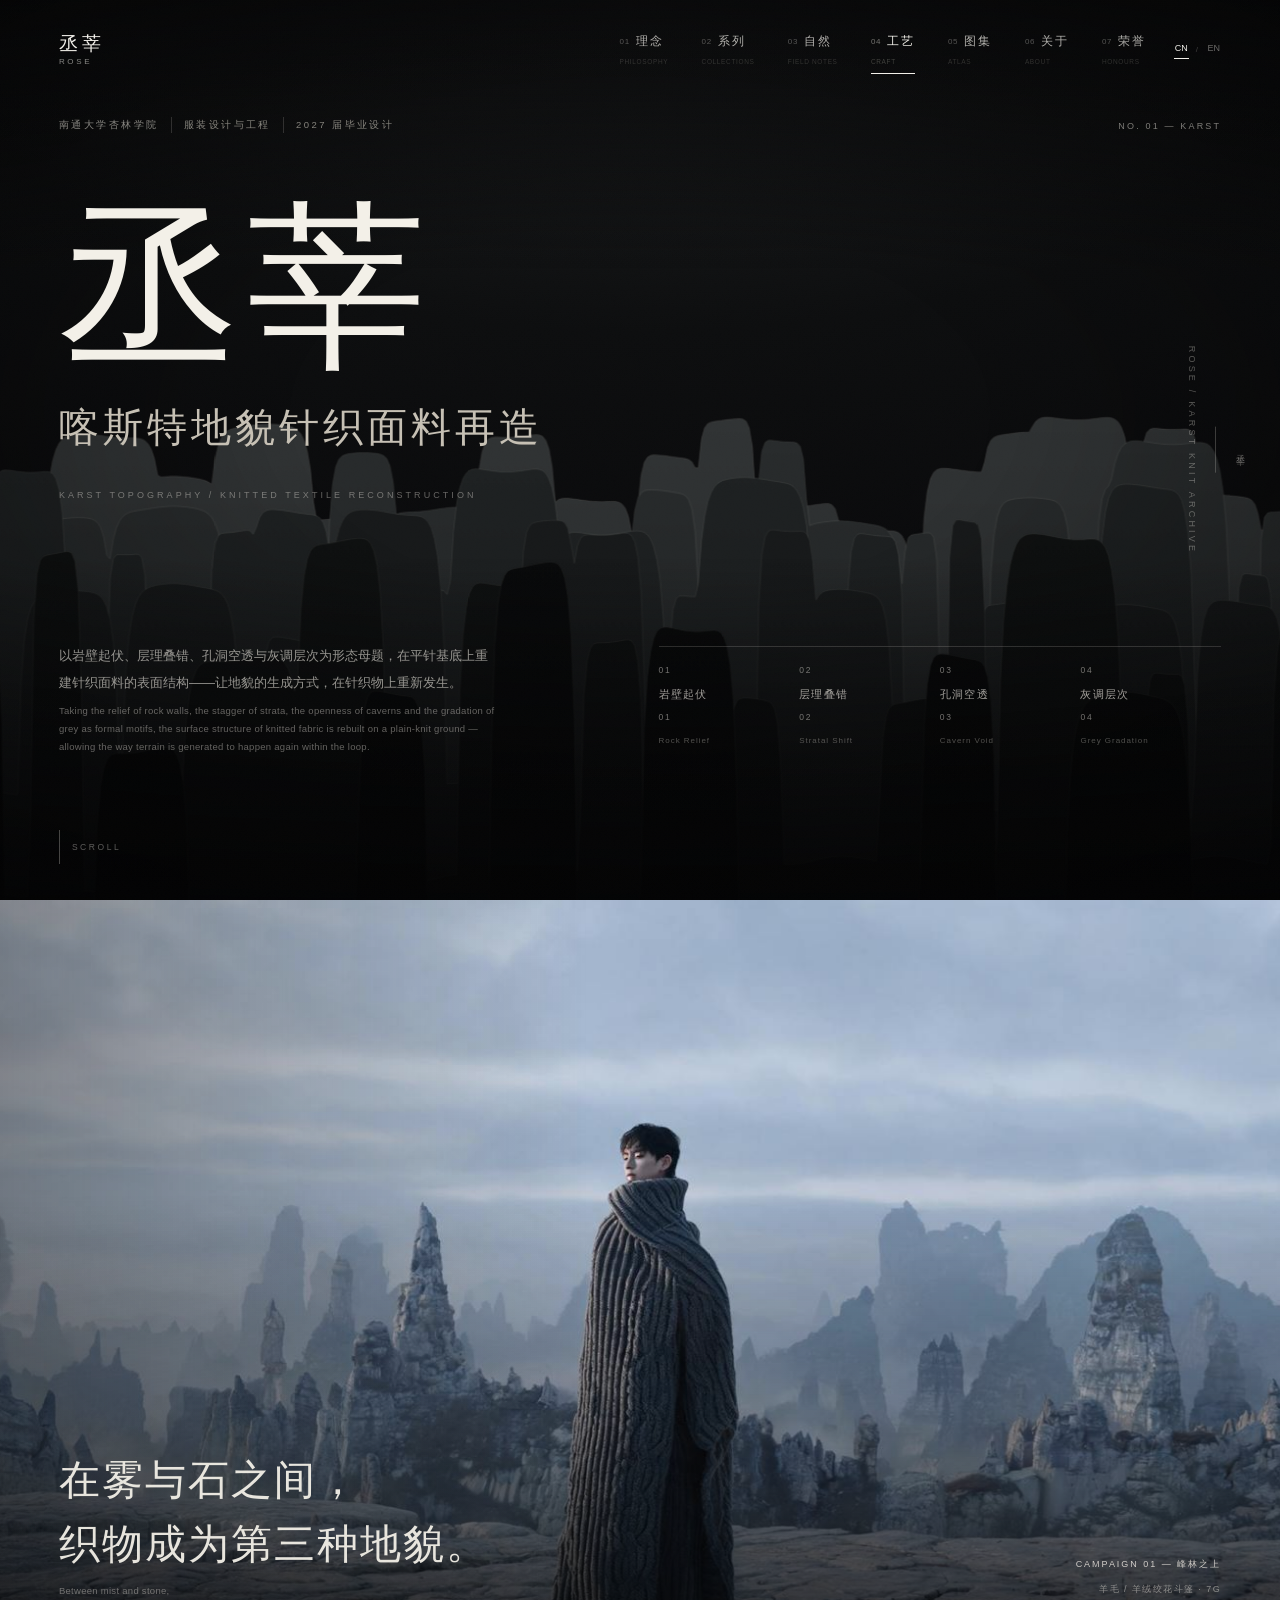
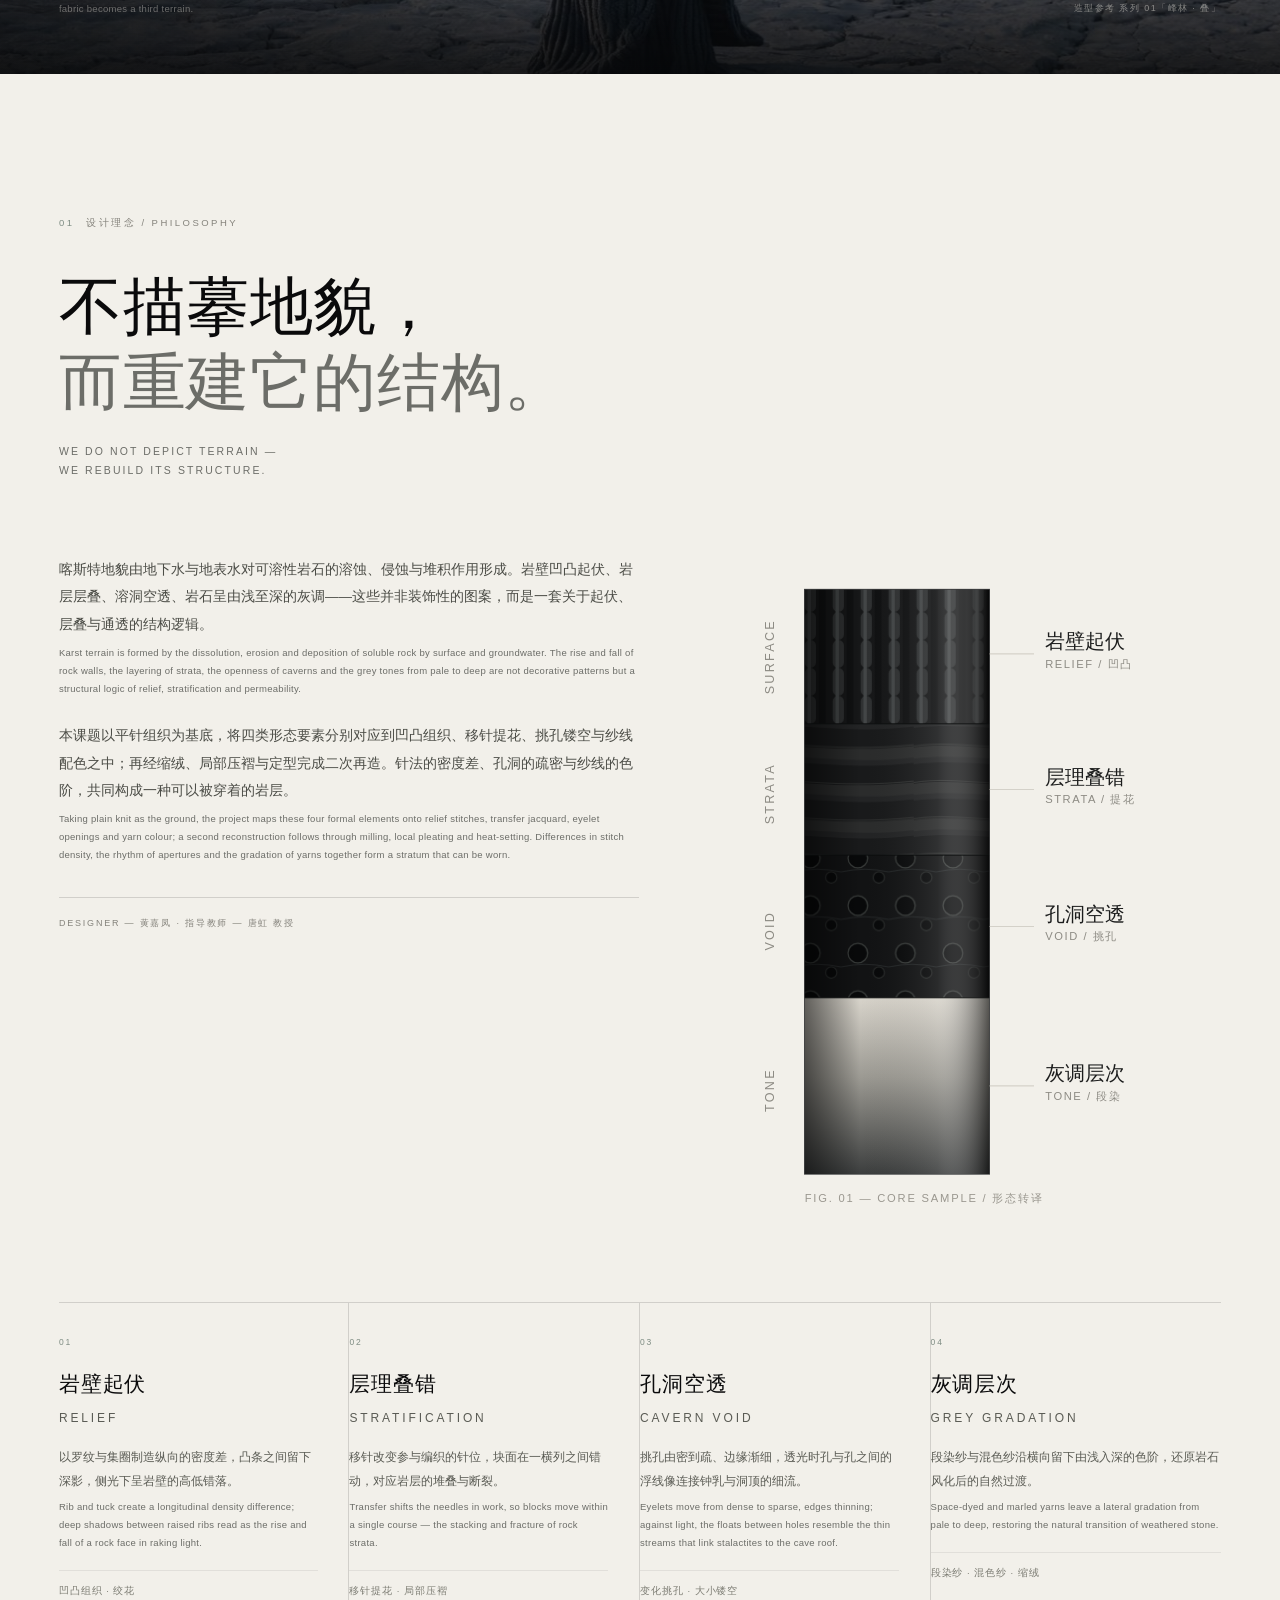
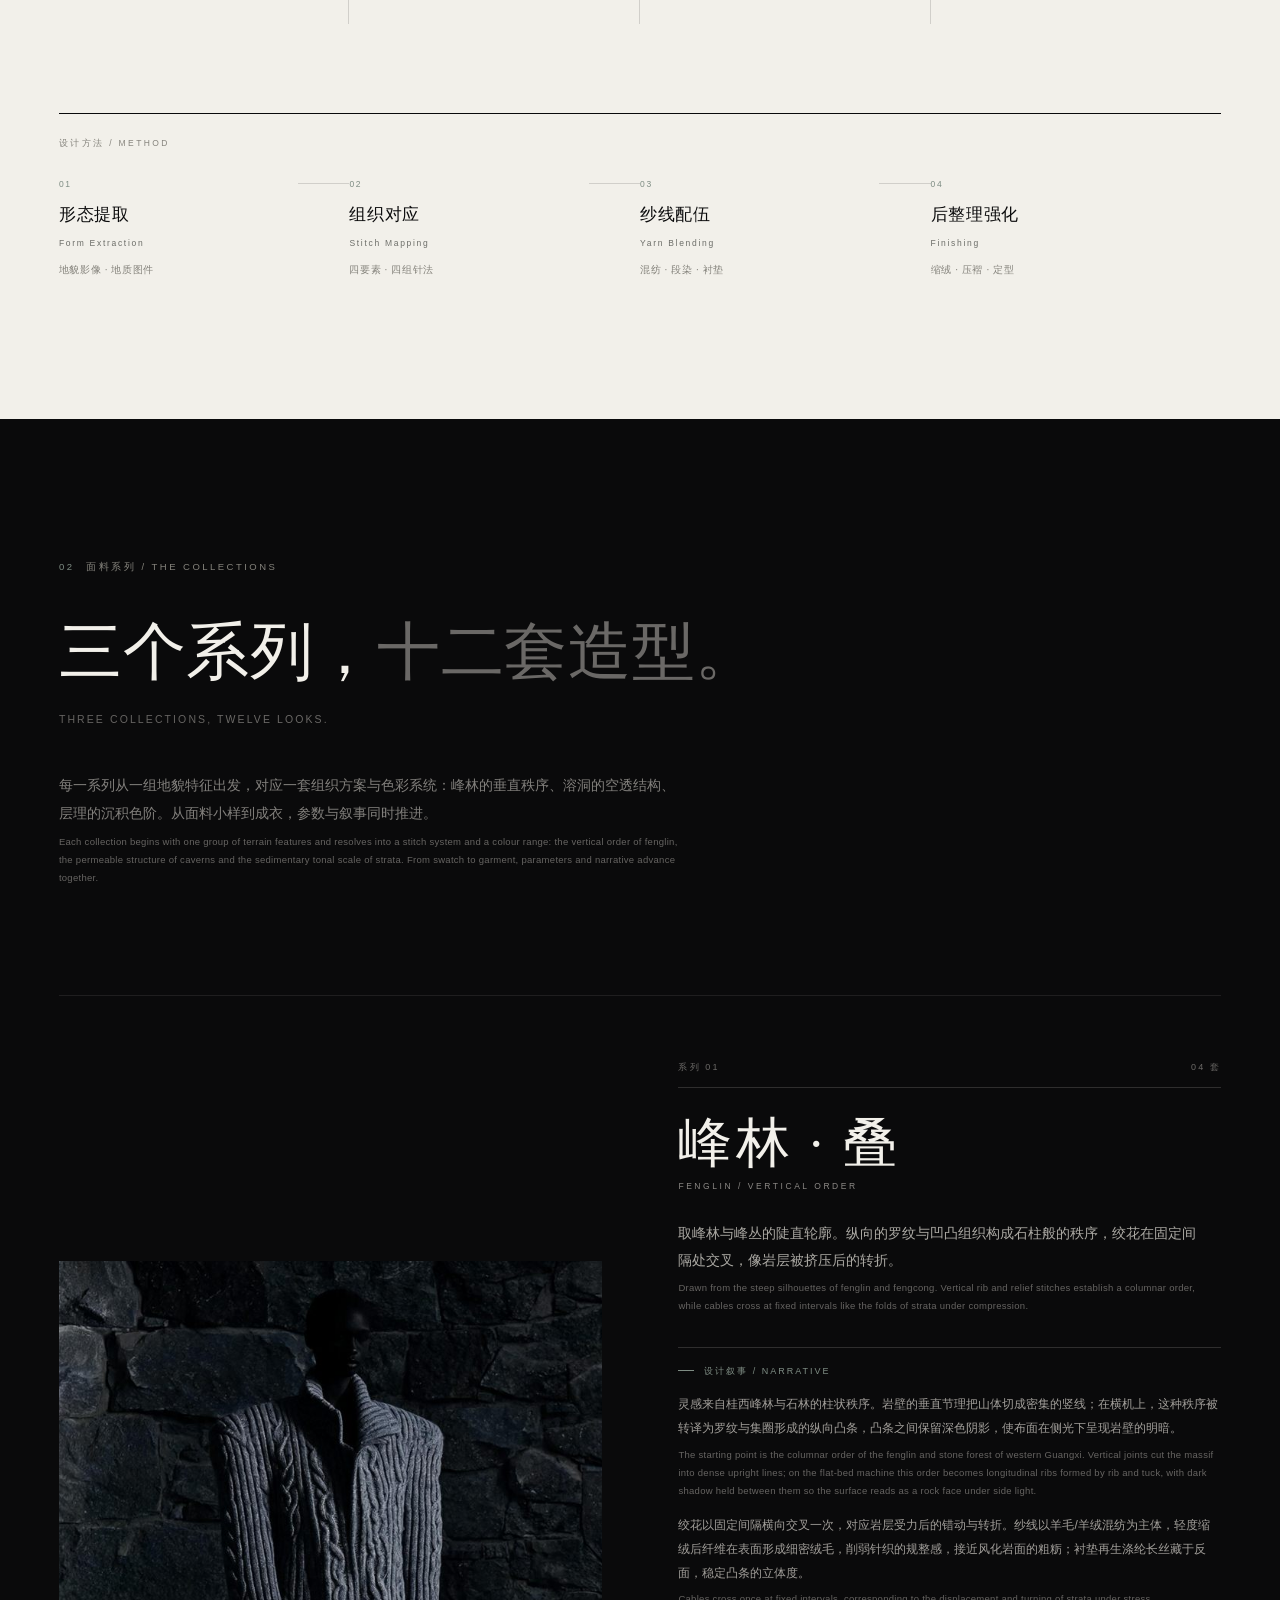
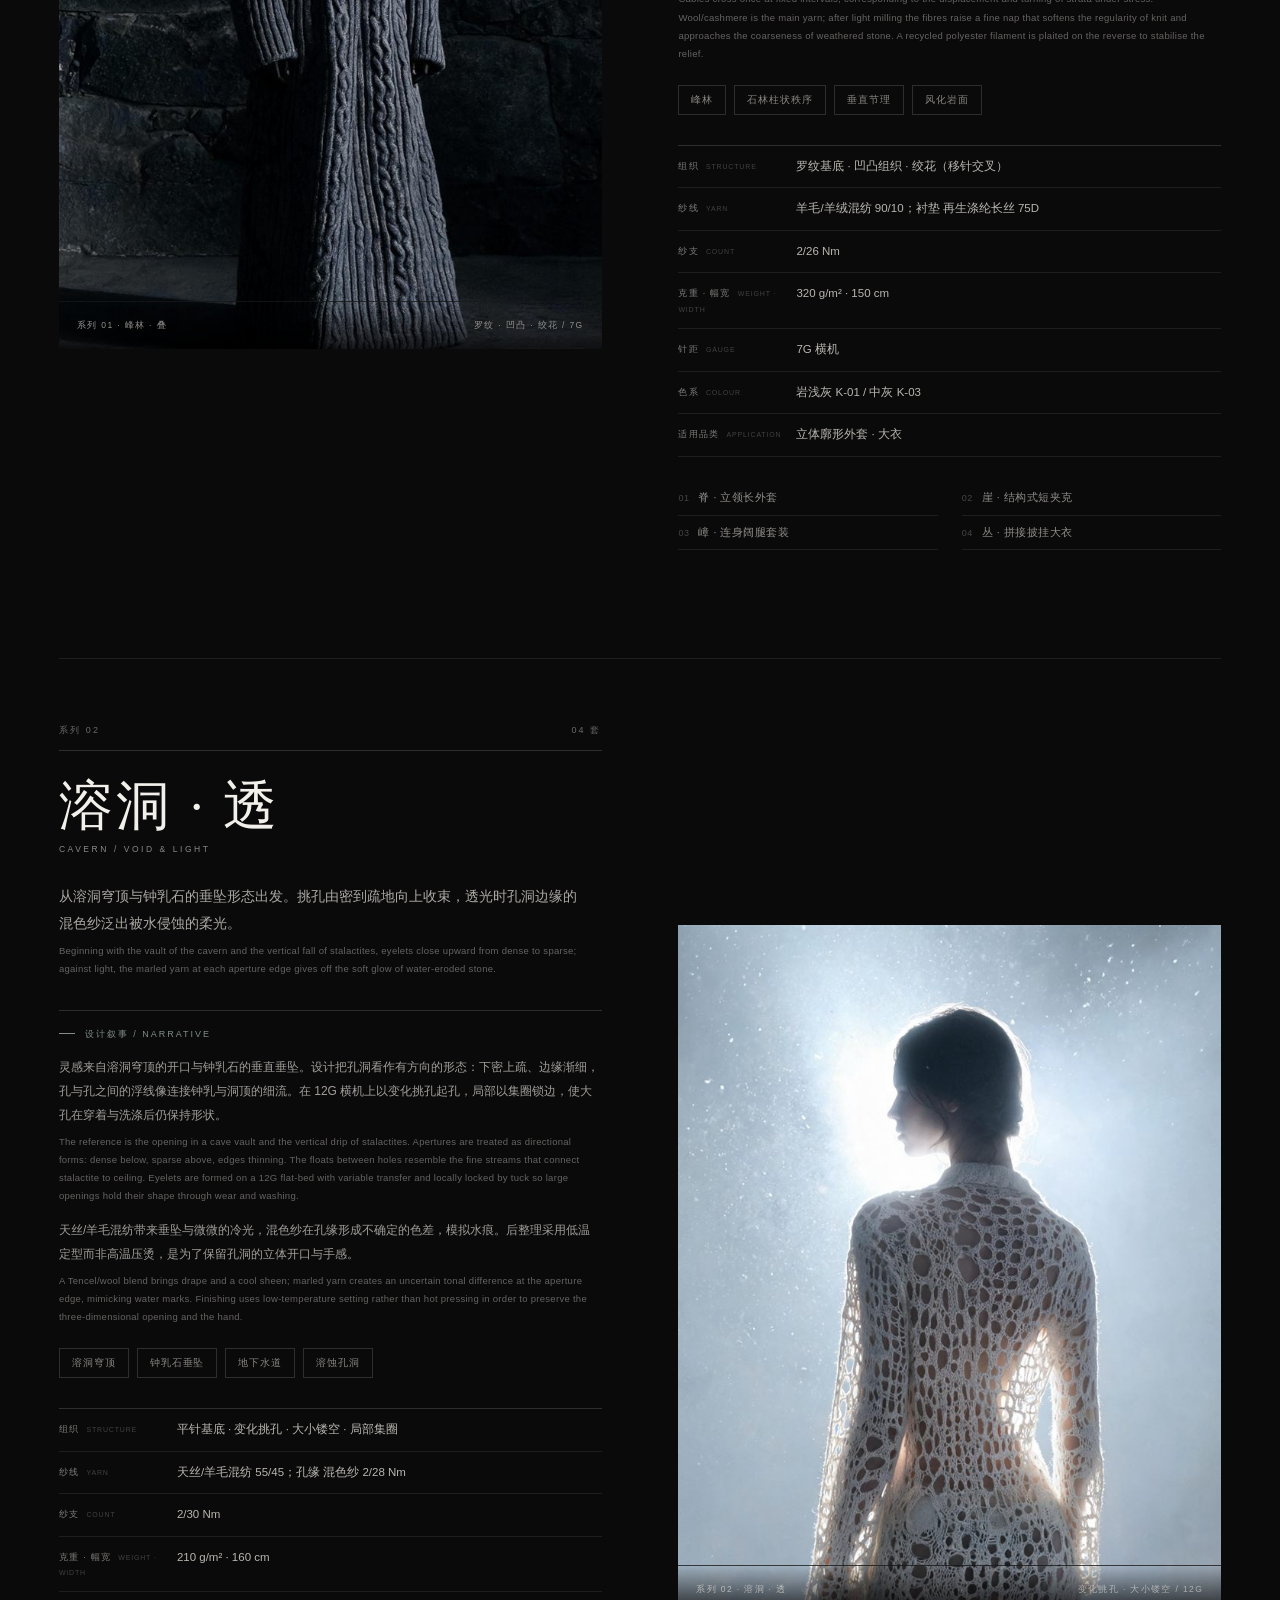
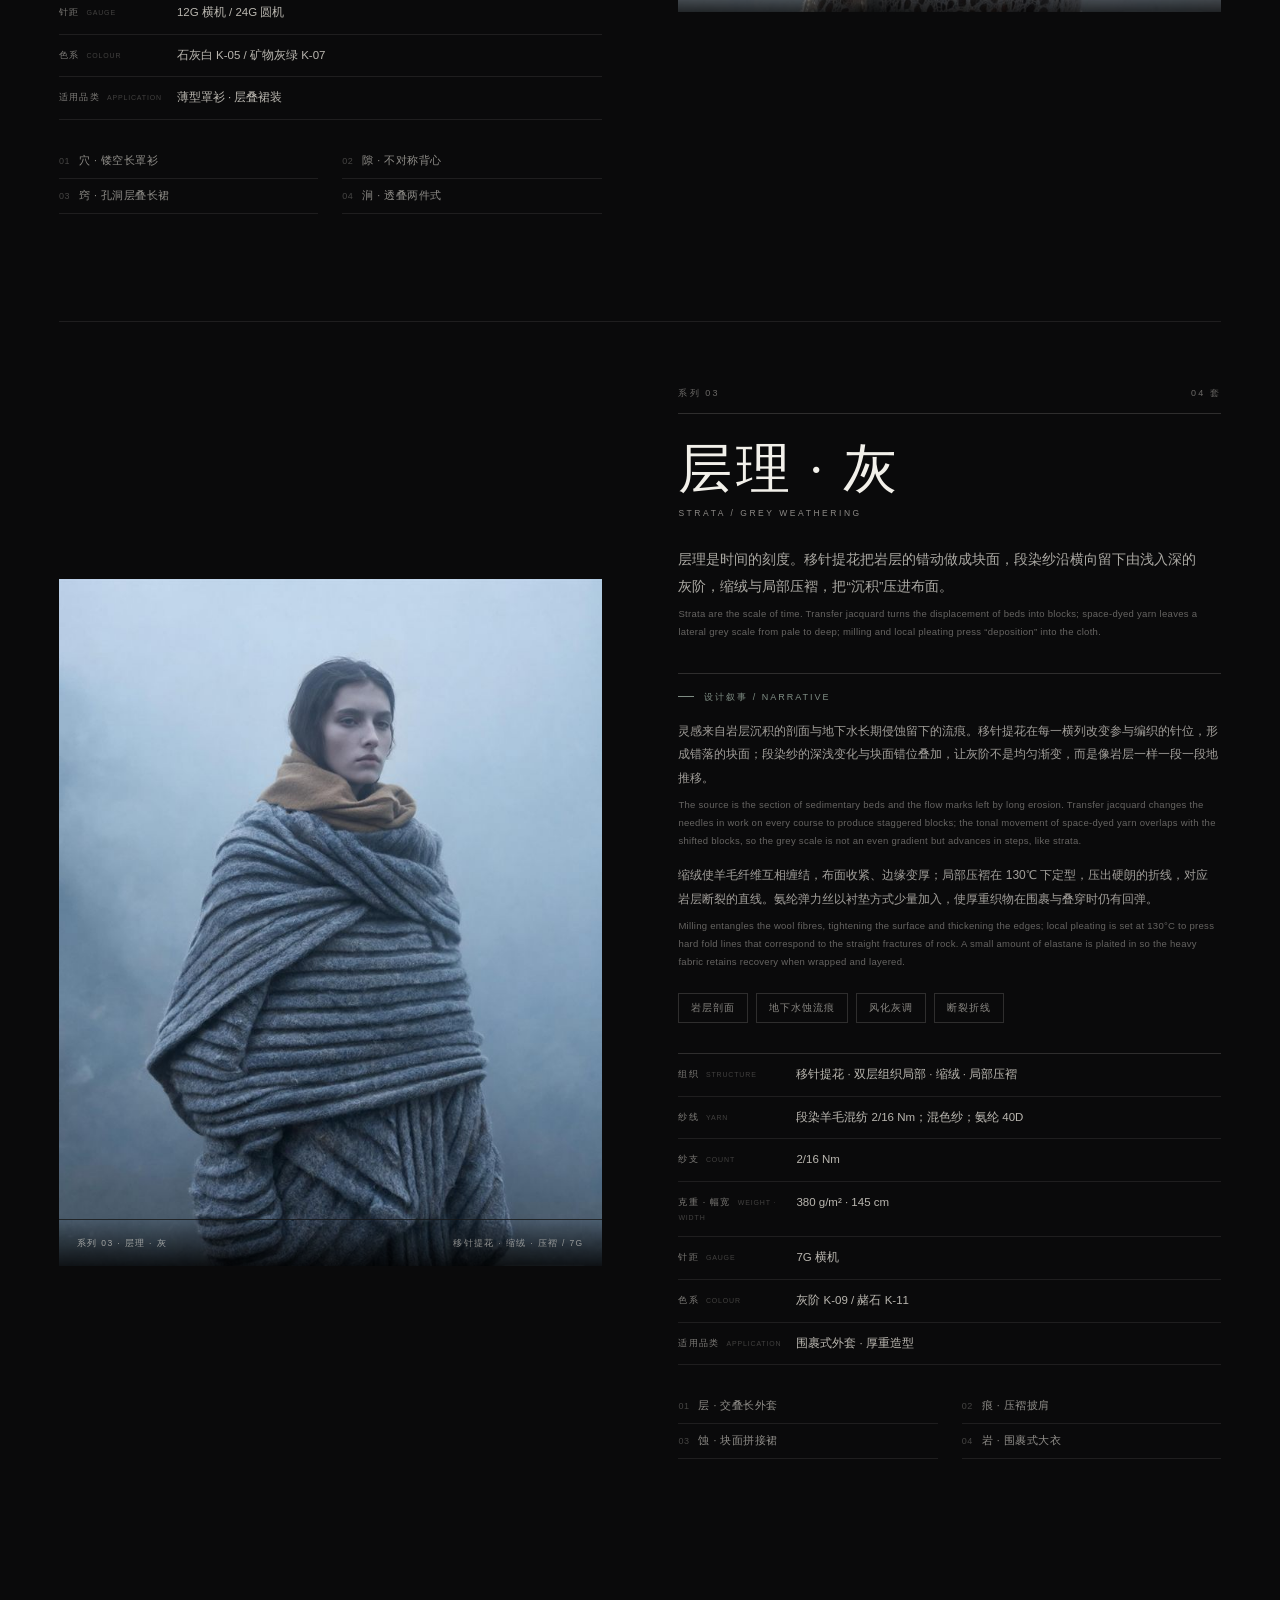
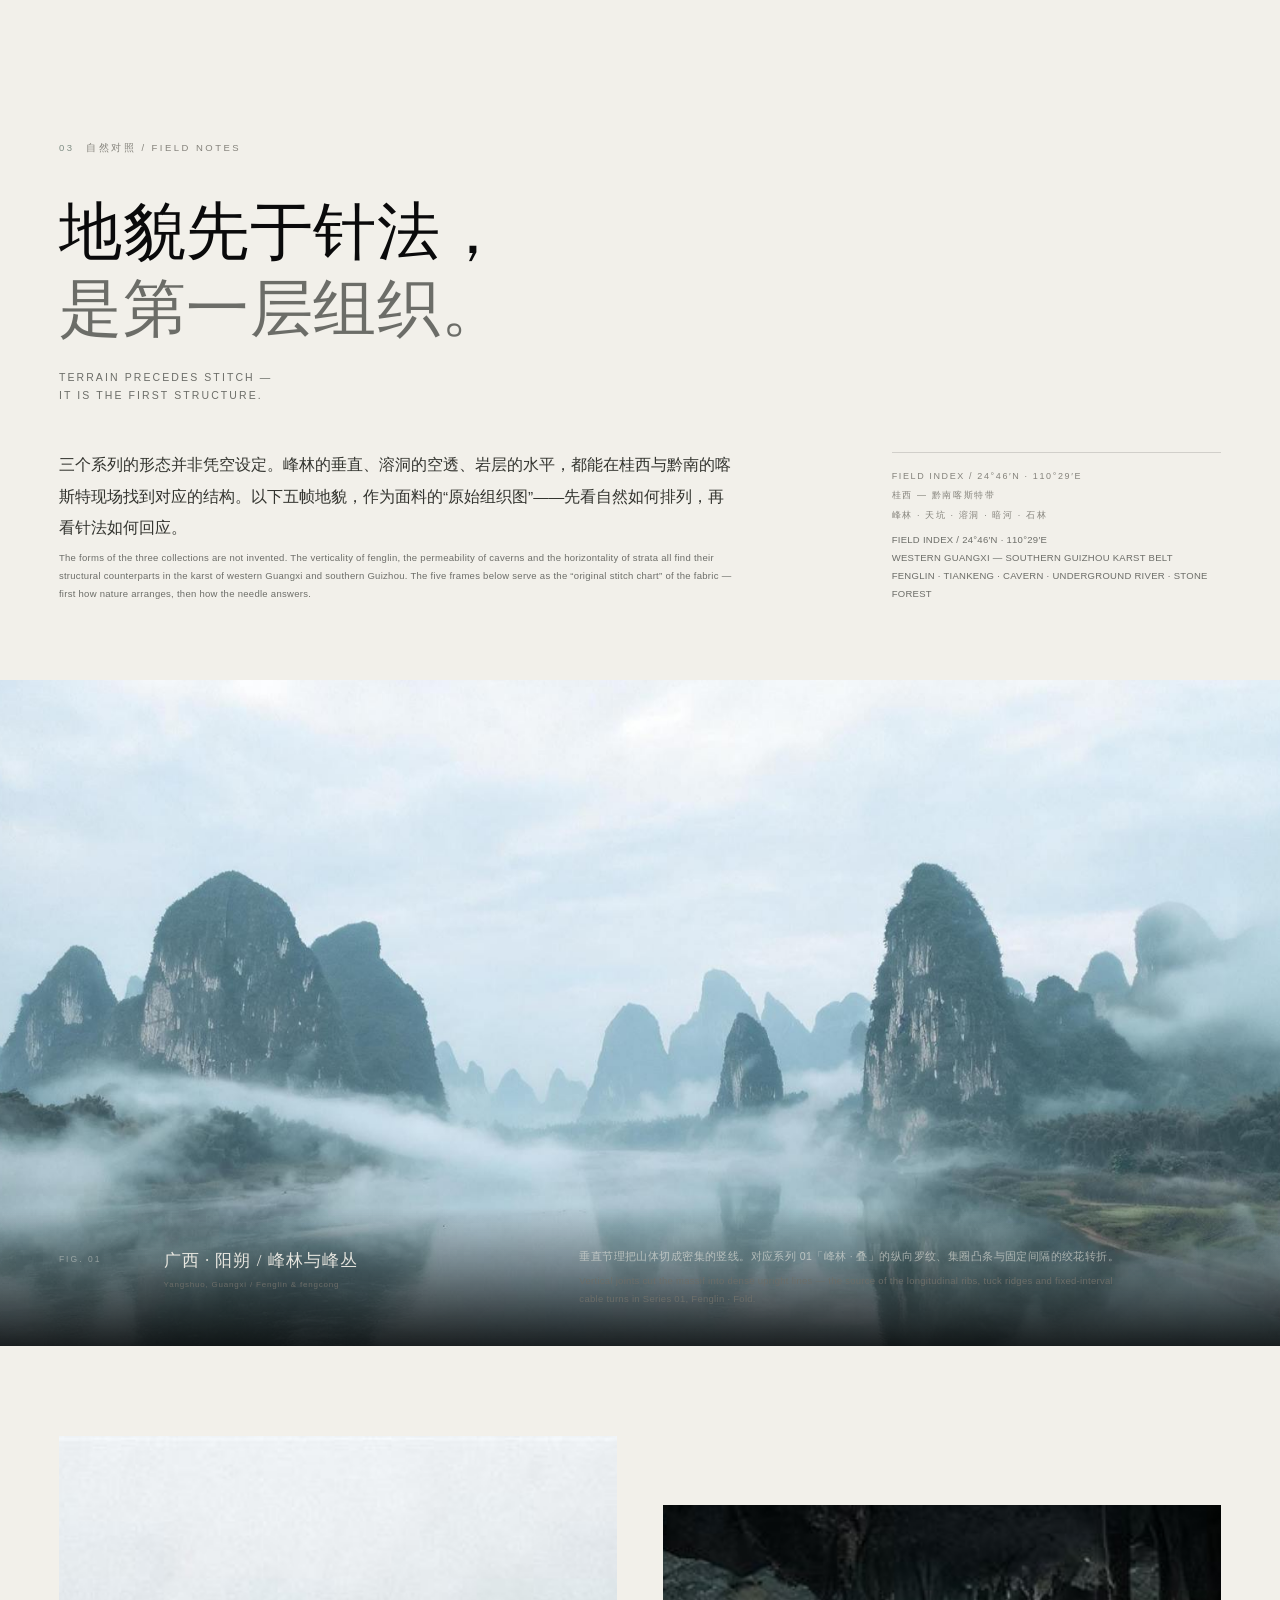
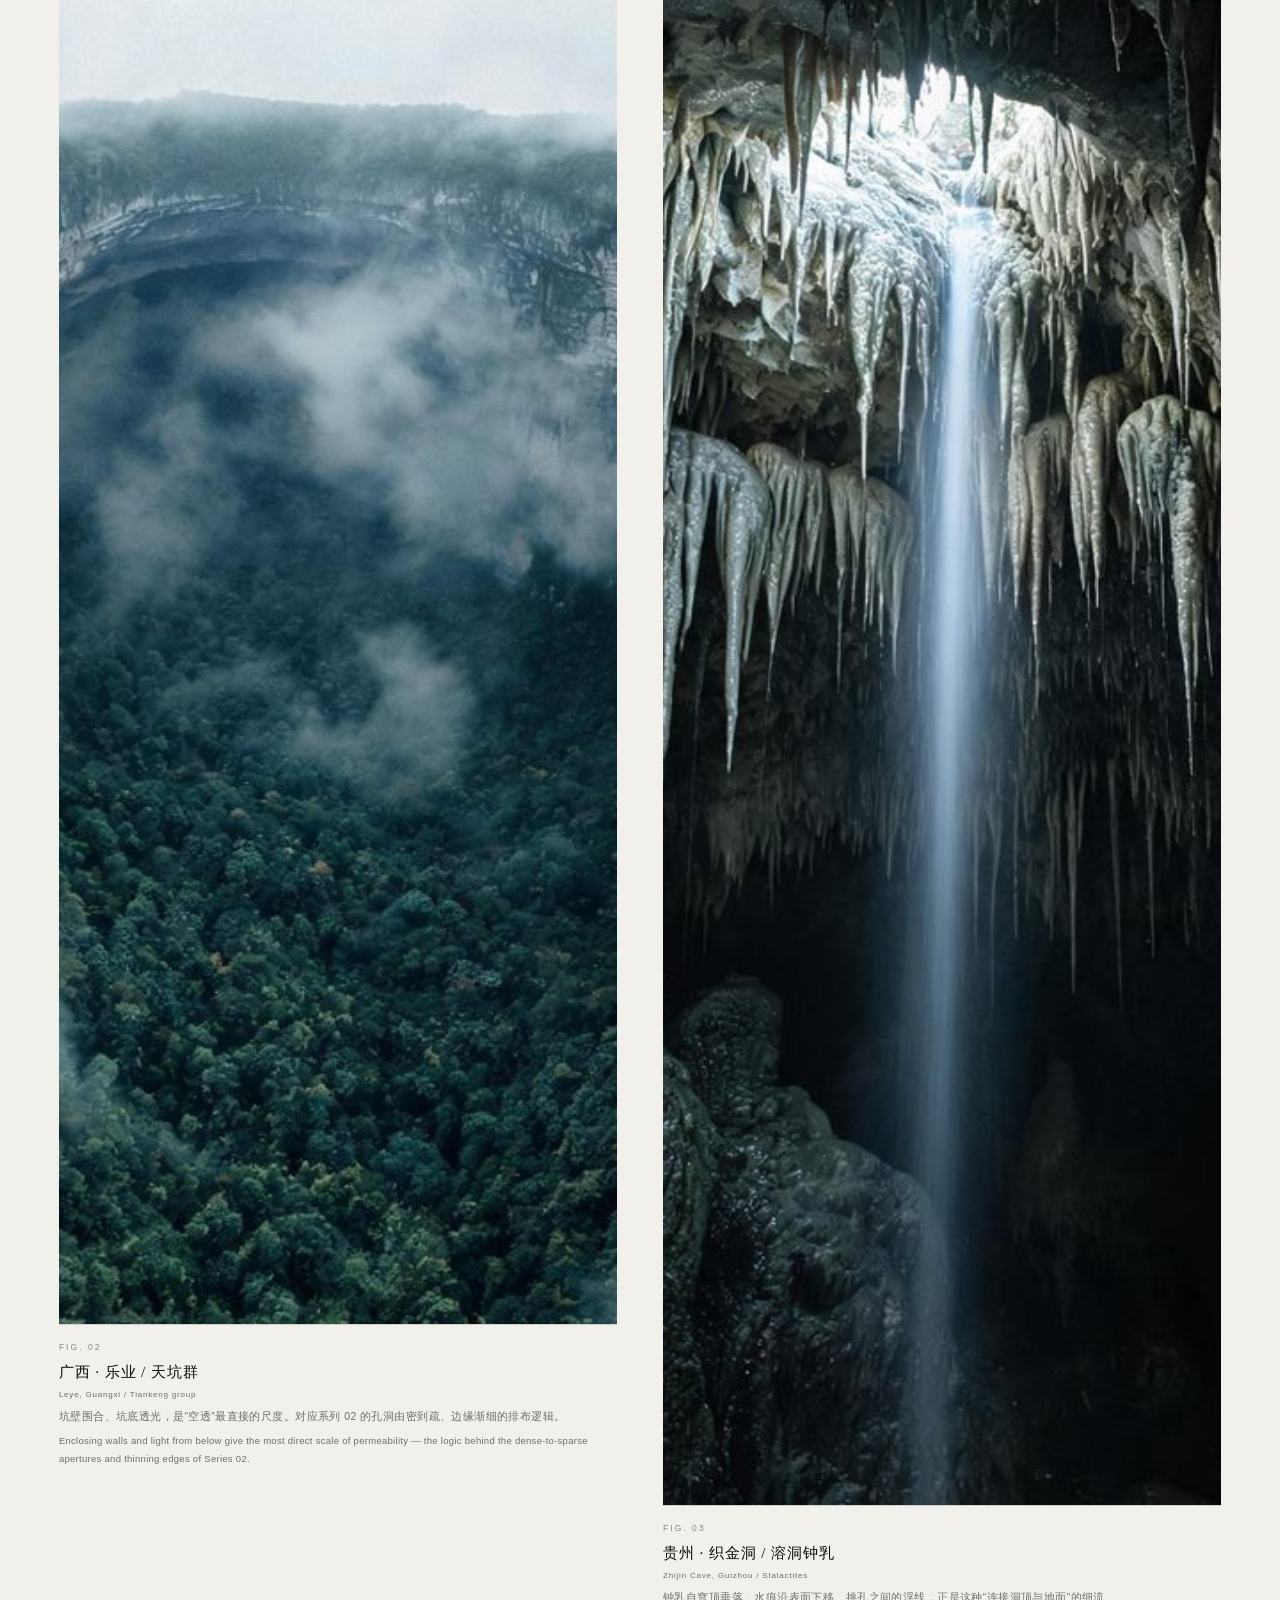
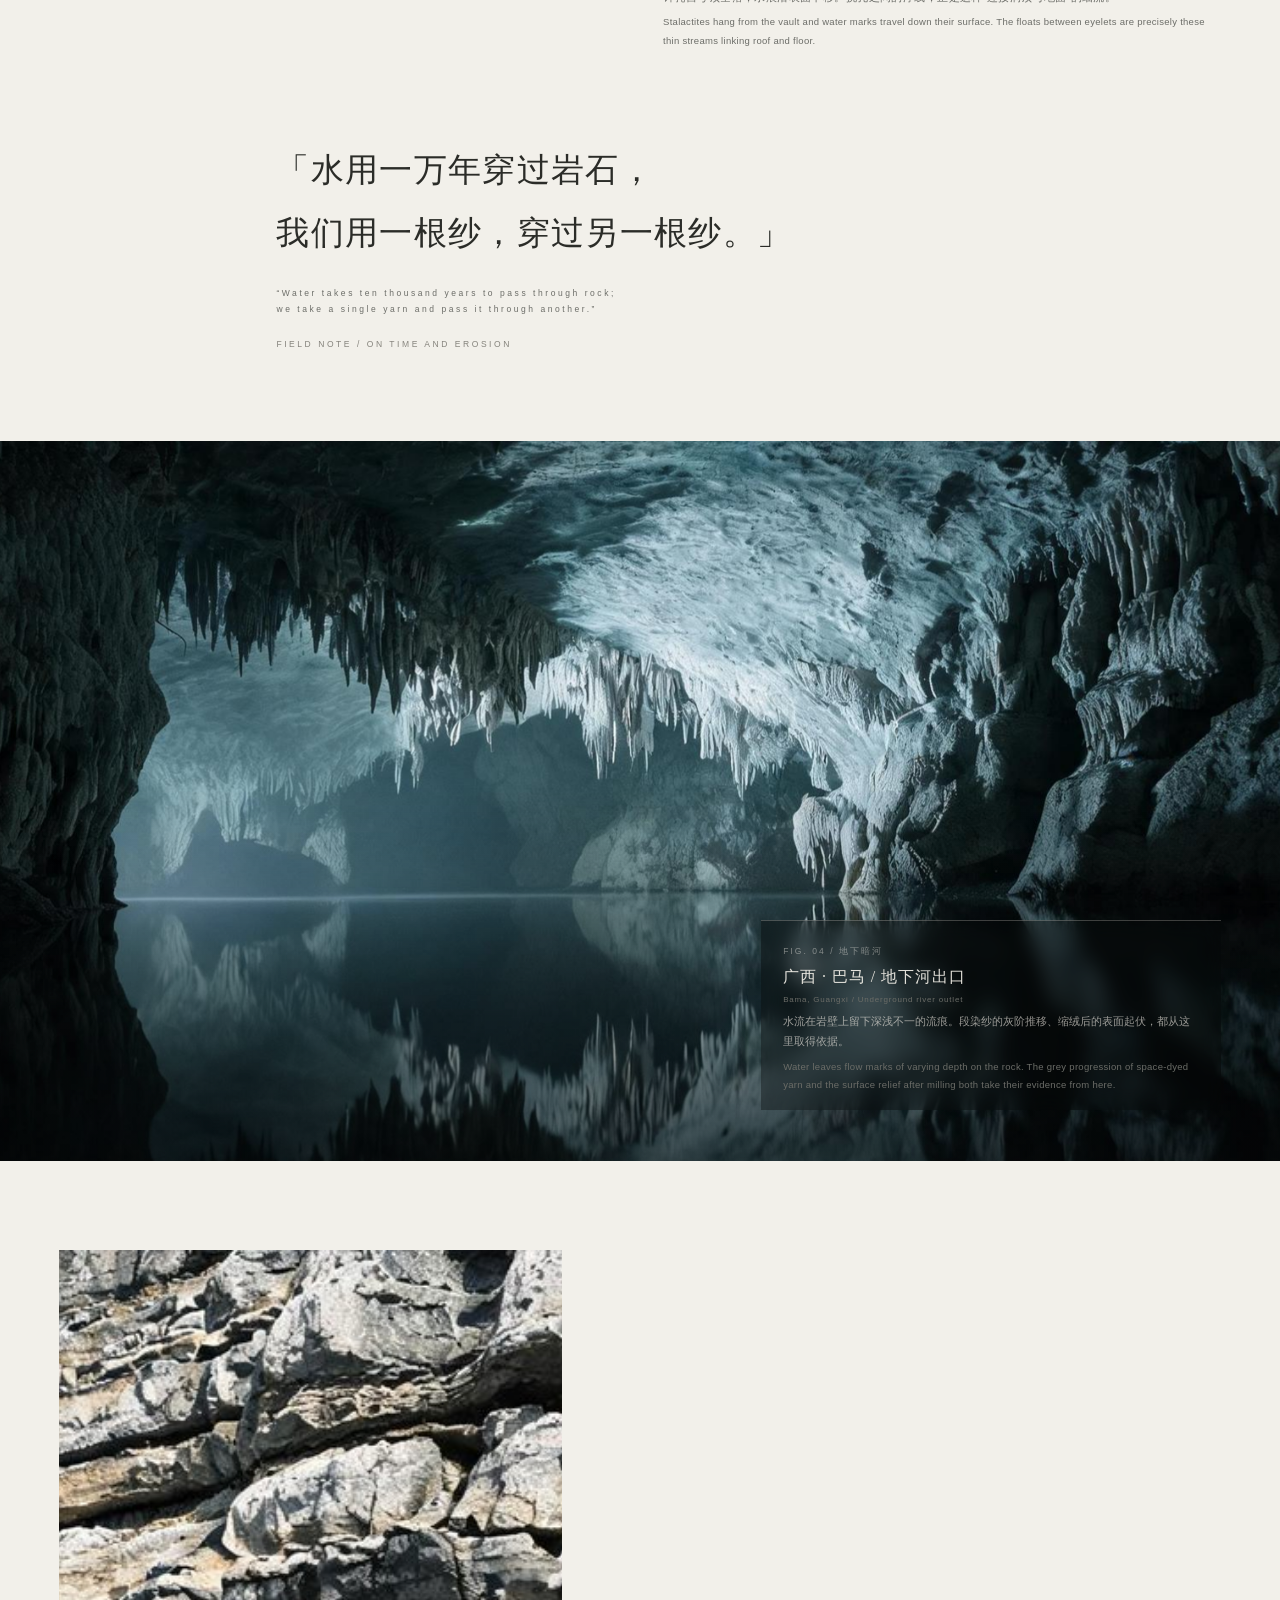
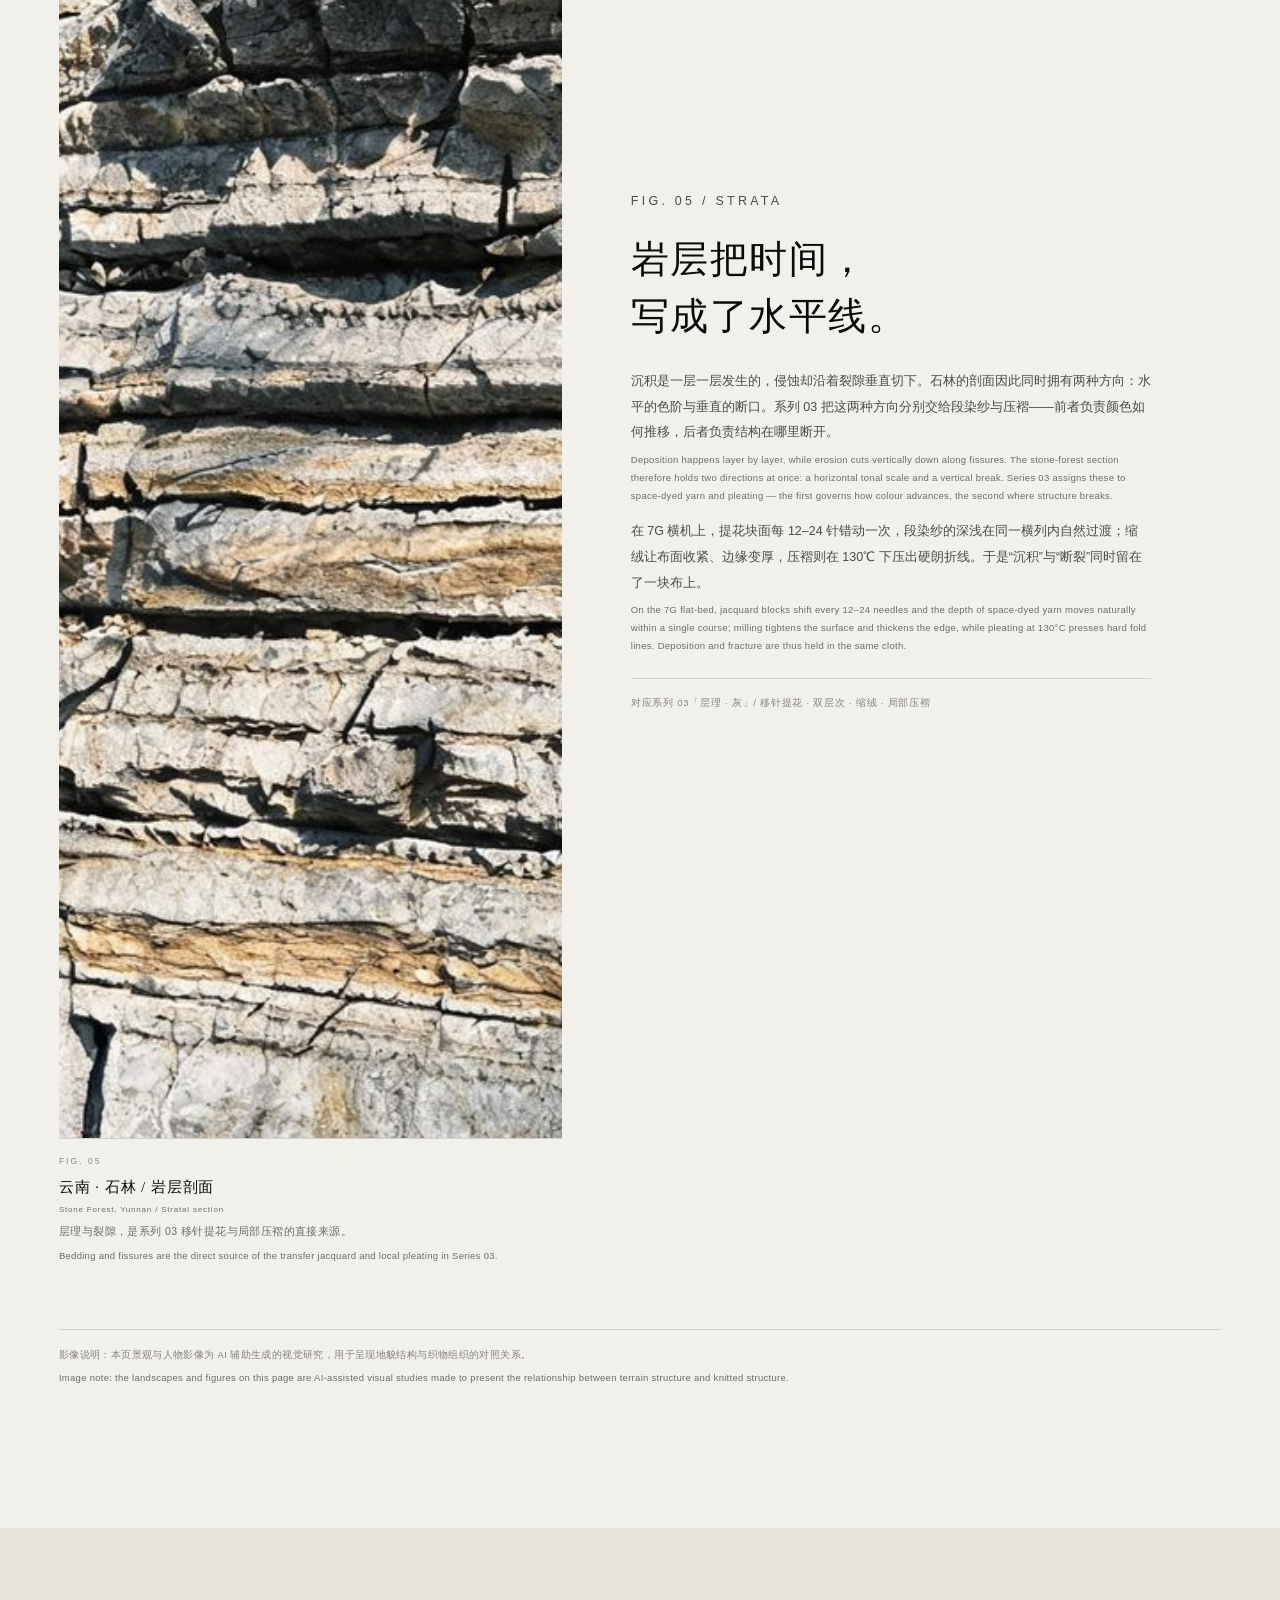
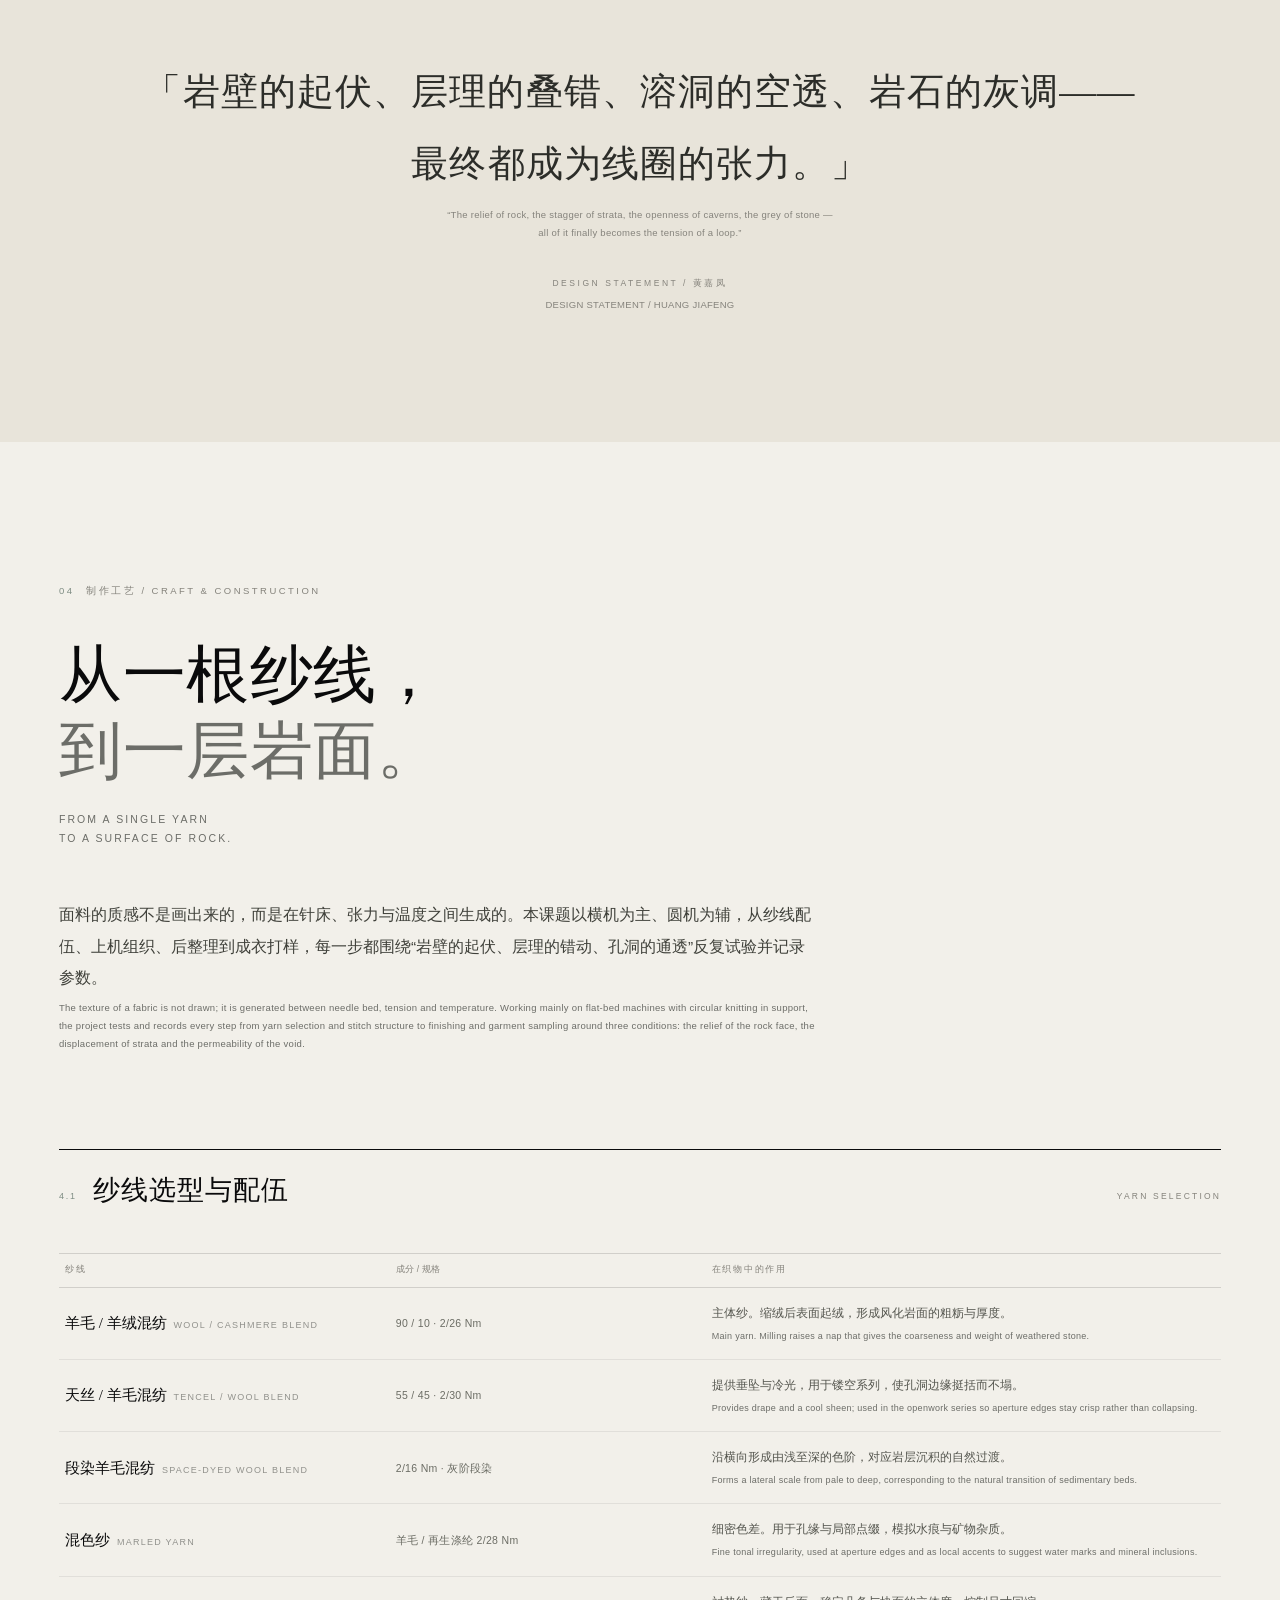
==== index.html @ 0a19e3db "Deploy ROSE karst knit graduation site" ====
﻿<!DOCTYPE html>
<html lang="zh-CN" data-lang="zh">
<head>
<meta charset="UTF-8">
<meta name="viewport" content="width=device-width, initial-scale=1">
<meta name="theme-color" content="#0a0a0b">
<meta name="author" content="黄嘉凤 / Huang Jiafeng">
<title>丞莘 · 喀斯特地貌针织面料再造与服装设计</title>
<meta name="description" content="丞莘（Rose）— 喀斯特地貌特征下的针织面料再造与服装设计。以岩壁起伏、层理叠错、孔洞空透与灰调层次为形态母题，在针织物上重建地貌的结构语言。">
<link rel="icon" href="data:image/svg+xml,%3Csvg xmlns='http://www.w3.org/2000/svg' viewBox='0 0 32 32'%3E%3Crect width='32' height='32' fill='%230a0a0b'/%3E%3Cpath d='M5 25 L12 9 L19 18 L27 7' fill='none' stroke='%23d9d5cb' stroke-width='1.3'/%3E%3C/svg%3E">
<link rel="apple-touch-icon" href="assets/icon/apple-touch-icon.png">

<!-- Open Graph / Twitter Card（部署后由脚本补全为绝对地址） -->
<meta property="og:type" content="website">
<meta property="og:site_name" content="丞莘 · Rose">
<meta property="og:title" content="丞莘 · 喀斯特地貌针织面料再造与服装设计">
<meta property="og:description" content="喀斯特地貌特征下的针织面料再造与服装设计——以岩壁起伏、层理叠错、孔洞空透与灰调层次为形态母题，重建织物的结构语言。">
<meta property="og:image" content="assets/img/og-cover.jpg">
<meta property="og:image:width" content="1200">
<meta property="og:image:height" content="630">
<meta property="og:locale" content="zh_CN">
<meta property="og:locale:alternate" content="en_US">
<meta name="twitter:card" content="summary_large_image">
<meta name="twitter:title" content="丞莘 · 喀斯特地貌针织面料再造与服装设计">
<meta name="twitter:description" content="喀斯特地貌特征下的针织面料再造与服装设计——以岩壁起伏、层理叠错、孔洞空透与灰调层次为形态母题，重建织物的结构语言。">
<meta name="twitter:image" content="assets/img/og-cover.jpg">

<link rel="preload" as="image" href="assets/img/rwd/campaign-hero-lg.jpg" imagesrcset="assets/img/rwd/campaign-hero-sm.jpg 900w, assets/img/rwd/campaign-hero-lg.jpg 1600w" imagesizes="100vw" fetchpriority="high">

<script>
(function(){
  var l='zh', q=null;
  try{ q = (location.search.match(/[?&]lang=(en|zh)(?:&|$)/) || [])[1]; }catch(e){}
  if(q){ l = q; }
  else { try{ l = localStorage.getItem('chengshen-lang') === 'en' ? 'en' : 'zh'; }catch(e){} }
  document.documentElement.setAttribute('data-lang', l);
  document.documentElement.setAttribute('lang', l === 'en' ? 'en' : 'zh-CN');
  if(l === 'en') document.documentElement.classList.add('lang-boot');
  setTimeout(function(){ document.documentElement.classList.remove('lang-boot'); }, 1600);
})();
document.documentElement.classList.add('js');
</script>
<script type="application/ld+json">
{
  "@context": "https://schema.org",
  "@type": "CreativeWork",
  "name": "喀斯特地貌特征下的针织面料再造与服装设计",
  "alternateName": "Rose · Karst Knit Archive",
  "description": "以喀斯特地貌的岩壁起伏、层理叠错、孔洞空透与灰调层次为形态母题，在针织组织、纱线与后整理中重建地貌结构语言的毕业设计项目。",
  "creator": {
    "@type": "Person",
    "name": "黄嘉凤",
    "affiliation": { "@type": "CollegeOrUniversity", "name": "南通大学杏林学院" }
  },
  "about": ["喀斯特地貌", "针织面料再造", "服装设计"],
  "inLanguage": ["zh-CN", "en"],
  "dateCreated": "2026",
  "image": "assets/img/og-cover.jpg",
  "keywords": "knitwear, textile design, karst topography, fabric reconstruction"
}
</script>
<link rel="stylesheet" href="assets/css/style.css">
</head>
<body>

<a class="skip-link" href="#main" data-i18n="ui.skip">跳到主要内容</a>

<div class="grain" aria-hidden="true"></div>
<div class="progress" aria-hidden="true"><span id="progressBar"></span></div>

<header class="site-head" id="siteHead">
  <a class="brand" href="#top" data-i18n-aria="ui.home" aria-label="丞莘首页">
    <span class="brand-cn" data-i18n="brand.name">丞莘</span>
    <span class="brand-en" data-i18n="brand.sub">ROSE</span>
  </a>
  <nav class="nav" id="siteNav" data-i18n-aria="ui.mainNav" aria-label="主导航">
    <a href="#philosophy"><span>01</span><i data-i18n="nav.philosophy" data-bi="inline">理念</i></a>
    <a href="#collections"><span>02</span><i data-i18n="nav.collections" data-bi="inline">系列</i></a>
    <a href="#field"><span>03</span><i data-i18n="nav.field" data-bi="inline">自然</i></a>
    <a href="#craft"><span>04</span><i data-i18n="nav.craft" data-bi="inline">工艺</i></a>
    <a href="#gallery"><span>05</span><i data-i18n="nav.gallery" data-bi="inline">图集</i></a>
    <a href="#about"><span>06</span><i data-i18n="nav.about" data-bi="inline">关于</i></a>
    <a href="#honours"><span>07</span><i data-i18n="nav.honours" data-bi="inline">荣誉</i></a>
  </nav>
  <div class="lang-switch" role="group" aria-label="Language">
    <button type="button" data-lang="zh" class="is-active" aria-pressed="true" aria-label="切换到中文" title="中文">CN</button>
    <span class="lang-sep" aria-hidden="true">/</span>
    <button type="button" data-lang="en" aria-pressed="false" aria-label="Switch to English" title="English">EN</button>
  </div>
  <button class="nav-toggle" id="navToggle" data-i18n-aria="ui.openMenu" aria-label="打开菜单" aria-expanded="false">
    <span></span><span></span>
  </button>
</header>

<main id="main" tabindex="-1">

<!-- ============ HERO ============ -->
<section class="hero" id="top">
  <div class="hero-bg" aria-hidden="true">
    <canvas class="ridge" data-depth="0.018"></canvas>
    <canvas class="ridge" data-depth="0.042"></canvas>
    <canvas class="ridge" data-depth="0.082"></canvas>
    <div class="hero-vignette"></div>
  </div>

  <div class="hero-inner">
    <div class="hero-top">
      <p class="eyebrow eyebrow--light" data-i18n="hero.eyebrow">
        <span>南通大学杏林学院</span>
        <span>服装设计与工程</span>
        <span>2027 届毕业设计</span>
      </p>
      <p class="hero-issue">NO. 01 — KARST</p>
    </div>

    <div class="hero-main">
      <h1 class="hero-title">
        <span class="line hero-title-brand" data-i18n="brand.name">丞莘</span>
        <span class="line hero-title-sub" data-i18n="hero.title.sub">喀斯特地貌针织面料再造</span>
      </h1>
      <p class="hero-en">KARST TOPOGRAPHY / KNITTED TEXTILE RECONSTRUCTION</p>
    </div>

    <div class="hero-bottom">
      <p class="hero-lead" data-i18n="hero.lead" data-bi>
        以岩壁起伏、层理叠错、孔洞空透与灰调层次为形态母题，
        在平针基底上重建针织面料的表面结构——让地貌的生成方式，
        在针织物上重新发生。
      </p>
      <ol class="hero-elements">
        <li data-i18n="hero.el1" data-bi><span>01</span>岩壁起伏</li>
        <li data-i18n="hero.el2" data-bi><span>02</span>层理叠错</li>
        <li data-i18n="hero.el3" data-bi><span>03</span>孔洞空透</li>
        <li data-i18n="hero.el4" data-bi><span>04</span>灰调层次</li>
      </ol>
    </div>
  </div>

  <div class="hero-seal" aria-hidden="true">
    <span data-i18n="brand.name">丞莘</span>
    <i></i>
    <span>ROSE / KARST KNIT ARCHIVE</span>
  </div>

  <a class="scroll-cue" href="#philosophy" data-i18n-aria="ui.scroll" aria-label="向下浏览">
    <span class="scroll-line"></span>
    <span class="scroll-text">SCROLL</span>
  </a>
</section>

<!-- ============ CAMPAIGN ============ -->
<section class="campaign" data-i18n-aria="campaign.aria" aria-label="形象大片">
  <figure class="campaign-figure" data-parallax>
    <img src="assets/img/rwd/campaign-hero-lg.jpg"
         srcset="assets/img/rwd/campaign-hero-sm.jpg 900w, assets/img/rwd/campaign-hero-lg.jpg 1600w"
         sizes="100vw" width="1600" height="837" fetchpriority="high" decoding="async"
         data-i18n-alt="campaign.alt" alt="模特身着深灰绞花针织斗篷，立于雾气中的喀斯特石林台地">
    <figcaption class="campaign-cap">
      <p class="campaign-line" data-i18n="campaign.line" data-bi>在雾与石之间，<br>织物成为第三种地貌。</p>
      <p class="campaign-meta" data-i18n="campaign.meta">
        <b>CAMPAIGN 01 — 峰林之上</b>
        羊毛 / 羊绒绞花斗篷 · 7G<br>
        造型参考 系列 01「峰林 · 叠」
      </p>
    </figcaption>
  </figure>
</section>

<!-- ============ 01 PHILOSOPHY ============ -->
<section class="section section--light" id="philosophy">
  <div class="wrap">

    <header class="sec-head" data-reveal>
      <p class="eyebrow" data-i18n="phil.eyebrow"><span>01</span>设计理念 / PHILOSOPHY</p>
      <h2 class="display" data-i18n="phil.display" data-bi>不描摹地貌，<br><em>而重建它的结构。</em></h2>
    </header>

    <div class="philosophy-grid">
      <div class="philosophy-text" data-reveal>
        <p class="lede" data-i18n="phil.lede" data-bi>
          喀斯特地貌由地下水与地表水对可溶性岩石的溶蚀、侵蚀与堆积作用形成。
          岩壁凹凸起伏、岩层层叠、溶洞空透、岩石呈由浅至深的灰调——
          这些并非装饰性的图案，而是一套关于起伏、层叠与通透的结构逻辑。
        </p>
        <p data-i18n="phil.p2" data-bi>
          本课题以平针组织为基底，将四类形态要素分别对应到凹凸组织、移针提花、
          挑孔镂空与纱线配色之中；再经缩绒、局部压褶与定型完成二次再造。
          针法的密度差、孔洞的疏密与纱线的色阶，共同构成一种可以被穿着的岩层。
        </p>
        <p class="philosophy-sign" data-i18n="phil.sign">DESIGNER — 黄嘉凤 · 指导教师 — 唐虹 教授</p>
      </div>

      <figure class="core-figure" data-reveal style="--d:.12s">
        <svg class="core-svg" viewBox="0 0 340 470" role="img" data-i18n-aria="core.aria" aria-label="岩芯示意：四类地貌要素与对应组织">
          <defs>
            <pattern id="coreRib" width="20" height="20" patternUnits="userSpaceOnUse">
              <rect width="20" height="20" fill="#161718"/>
              <rect x="2" width="8" height="20" rx="4" fill="#2f3132"/>
              <rect x="4" width="2.4" height="20" fill="#434647"/>
              <rect x="12" width="5" height="20" fill="#101112"/>
            </pattern>
            <pattern id="coreHole" width="34" height="34" patternUnits="userSpaceOnUse">
              <rect width="34" height="34" fill="#121314"/>
              <circle cx="12" cy="12" r="7" fill="#08090a"/>
              <circle cx="12" cy="12" r="7" fill="none" stroke="#525654" stroke-opacity=".6" stroke-width=".9"/>
              <circle cx="27" cy="26" r="4" fill="#08090a"/>
              <circle cx="27" cy="26" r="4" fill="none" stroke="#454948" stroke-opacity=".45" stroke-width=".8"/>
              <path d="M0,22 Q17,18 34,22" stroke="#232627" stroke-width=".8" fill="none"/>
            </pattern>
            <pattern id="coreStrata" width="120" height="26" patternUnits="userSpaceOnUse">
              <rect width="120" height="26" fill="#191a1b"/>
              <path d="M0,7 C 30,2 60,12 120,6 L120,15 C 60,21 30,11 0,16 Z" fill="#2b2c2c"/>
              <path d="M0,15 C 36,10 72,20 120,14 L120,18 C 72,24 36,14 0,19 Z" fill="#232425"/>
              <path d="M0,6 C 30,1 60,11 120,5" stroke="#4b4c4a" stroke-opacity=".45" stroke-width=".7" fill="none"/>
            </pattern>
            <linearGradient id="coreGrey" x1="0" y1="0" x2="0" y2="1">
              <stop offset="0" stop-color="#d8d4cb"/>
              <stop offset=".45" stop-color="#9c9a93"/>
              <stop offset="1" stop-color="#3c3e3e"/>
            </linearGradient>
            <linearGradient id="coreShade" x1="0" y1="0" x2="1" y2="0">
              <stop offset="0" stop-color="#000" stop-opacity=".55"/>
              <stop offset=".3" stop-color="#000" stop-opacity="0"/>
              <stop offset=".72" stop-color="#fff" stop-opacity=".1"/>
              <stop offset="1" stop-color="#000" stop-opacity=".6"/>
            </linearGradient>
            <clipPath id="coreClip"><rect x="42" y="24" width="132" height="418"/></clipPath>
          </defs>

          <rect x="42" y="24" width="132" height="418" fill="#111213" stroke="#3c3d3e" stroke-width="1"/>

          <g clip-path="url(#coreClip)">
            <rect x="42" y="24" width="132" height="96" fill="url(#coreRib)"/>
            <rect x="42" y="120" width="132" height="94" fill="url(#coreStrata)"/>
            <rect x="42" y="214" width="132" height="102" fill="url(#coreHole)"/>
            <rect x="42" y="316" width="132" height="126" fill="url(#coreGrey)"/>
            <rect x="42" y="24" width="132" height="418" fill="url(#coreShade)"/>
            <g stroke="#0a0b0b" stroke-opacity=".55" stroke-width="1">
              <line x1="42" y1="120" x2="174" y2="120"/>
              <line x1="42" y1="214" x2="174" y2="214"/>
              <line x1="42" y1="316" x2="174" y2="316"/>
            </g>
          </g>

          <g font-family="Helvetica, Arial, sans-serif" font-size="9" fill="#8d8b84" letter-spacing=".18em">
            <text x="20" y="72" text-anchor="middle" transform="rotate(-90 20 72)">SURFACE</text>
            <text x="20" y="170" text-anchor="middle" transform="rotate(-90 20 170)">STRATA</text>
            <text x="20" y="268" text-anchor="middle" transform="rotate(-90 20 268)">VOID</text>
            <text x="20" y="382" text-anchor="middle" transform="rotate(-90 20 382)">TONE</text>
          </g>

          <g stroke="#b7b3aa" stroke-opacity=".5" stroke-width=".8">
            <line x1="174" y1="70" x2="206" y2="70"/>
            <line x1="174" y1="167" x2="206" y2="167"/>
            <line x1="174" y1="265" x2="206" y2="265"/>
            <line x1="174" y1="379" x2="206" y2="379"/>
          </g>

          <g font-family="'Songti SC','STSong','SimSun',serif" font-size="14" fill="#1c1d1d">
            <text x="214" y="66" data-i18n="core.l1">岩壁起伏</text>
            <text x="214" y="163" data-i18n="core.l2">层理叠错</text>
            <text x="214" y="261" data-i18n="core.l3">孔洞空透</text>
            <text x="214" y="375" data-i18n="core.l4">灰调层次</text>
          </g>
          <g font-family="Helvetica, Arial, sans-serif" font-size="8" fill="#8d8b84" letter-spacing=".14em">
            <text x="214" y="80" data-i18n="core.e1">RELIEF / 凹凸</text>
            <text x="214" y="177" data-i18n="core.e2">STRATA / 提花</text>
            <text x="214" y="275" data-i18n="core.e3">VOID / 挑孔</text>
            <text x="214" y="389" data-i18n="core.e4">TONE / 段染</text>
          </g>

          <text x="42" y="462" font-family="Helvetica, Arial, sans-serif" font-size="8" fill="#9a978f" letter-spacing=".16em" data-i18n="core.fig">FIG. 01 — CORE SAMPLE / 形态转译</text>
        </svg>
      </figure>
    </div>

    <div class="translate-grid">
      <article class="translate-item" data-reveal>
        <span class="t-num">01</span>
        <h3 data-i18n="tr1.h">岩壁起伏</h3>
        <p class="t-en">RELIEF</p>
        <p data-i18n="tr1.p" data-bi>以罗纹与集圈制造纵向的密度差，凸条之间留下深影，侧光下呈岩壁的高低错落。</p>
        <span class="t-map" data-i18n="tr1.map">凹凸组织 · 绞花</span>
      </article>
      <article class="translate-item" data-reveal style="--d:.08s">
        <span class="t-num">02</span>
        <h3 data-i18n="tr2.h">层理叠错</h3>
        <p class="t-en">STRATIFICATION</p>
        <p data-i18n="tr2.p" data-bi>移针改变参与编织的针位，块面在一横列之间错动，对应岩层的堆叠与断裂。</p>
        <span class="t-map" data-i18n="tr2.map">移针提花 · 局部压褶</span>
      </article>
      <article class="translate-item" data-reveal style="--d:.16s">
        <span class="t-num">03</span>
        <h3 data-i18n="tr3.h">孔洞空透</h3>
        <p class="t-en">CAVERN VOID</p>
        <p data-i18n="tr3.p" data-bi>挑孔由密到疏、边缘渐细，透光时孔与孔之间的浮线像连接钟乳与洞顶的细流。</p>
        <span class="t-map" data-i18n="tr3.map">变化挑孔 · 大小镂空</span>
      </article>
      <article class="translate-item" data-reveal style="--d:.24s">
        <span class="t-num">04</span>
        <h3 data-i18n="tr4.h">灰调层次</h3>
        <p class="t-en">GREY GRADATION</p>
        <p data-i18n="tr4.p" data-bi>段染纱与混色纱沿横向留下由浅入深的色阶，还原岩石风化后的自然过渡。</p>
        <span class="t-map" data-i18n="tr4.map">段染纱 · 混色纱 · 缩绒</span>
      </article>
    </div>

    <div class="framework" data-reveal>
      <p class="framework-title" data-i18n="method.title">设计方法 / METHOD</p>
      <ol class="framework-steps">
        <li><span>01</span><b data-i18n="method.s1" data-bi>形态提取</b><i data-i18n="method.i1">地貌影像 · 地质图件</i></li>
        <li><span>02</span><b data-i18n="method.s2" data-bi>组织对应</b><i data-i18n="method.i2">四要素 · 四组针法</i></li>
        <li><span>03</span><b data-i18n="method.s3" data-bi>纱线配伍</b><i data-i18n="method.i3">混纺 · 段染 · 衬垫</i></li>
        <li><span>04</span><b data-i18n="method.s4" data-bi>后整理强化</b><i data-i18n="method.i4">缩绒 · 压褶 · 定型</i></li>
      </ol>
    </div>

  </div>
</section>

<!-- ============ 02 COLLECTIONS ============ -->
<section class="section section--dark" id="collections">
  <div class="wrap">

    <header class="sec-head sec-head--dark" data-reveal>
      <p class="eyebrow" data-i18n="col.eyebrow"><span>02</span>面料系列 / THE COLLECTIONS</p>
      <h2 class="display" data-i18n="col.display" data-bi>三个系列，<em>十二套造型。</em></h2>
    </header>

    <p class="sec-intro" data-i18n="col.intro" data-bi>
      每一系列从一组地貌特征出发，对应一套组织方案与色彩系统：
      峰林的垂直秩序、溶洞的空透结构、层理的沉积色阶。
      从面料小样到成衣，参数与叙事同时推进。
    </p>

    <!-- SERIES 01 -->
    <article class="series" data-reveal>
      <figure class="series-media">
        <img src="assets/img/rwd/series-01-lg.jpg"
             srcset="assets/img/rwd/series-01-sm.jpg 726w, assets/img/rwd/series-01-lg.jpg 1290w"
             sizes="(max-width:900px) 100vw, 46vw" width="1290" height="1600"
             loading="lazy" decoding="async" data-i18n-alt="s1.alt" alt="模特身着深灰绞花针织长大衣，倚靠暗色石墙，侧光勾勒纵向罗纹">
        <figcaption data-i18n="s1.cap"><span>系列 01 · 峰林 · 叠</span><span>罗纹 · 凹凸 · 绞花 / 7G</span></figcaption>
      </figure>

      <div class="series-info">
        <p class="series-no" data-i18n="s1.no"><span>系列 01</span><span>04 套</span></p>
        <h3 class="series-title" data-i18n="s1.title">峰林 · 叠</h3>
        <p class="series-en">FENGLIN / VERTICAL ORDER</p>
        <p class="series-lede" data-i18n="s1.lede" data-bi>
          取峰林与峰丛的陡直轮廓。纵向的罗纹与凹凸组织构成石柱般的秩序，
          绞花在固定间隔处交叉，像岩层被挤压后的转折。
        </p>

        <div class="narrative">
          <h4 data-i18n="s1.narr.h">设计叙事 / NARRATIVE</h4>
          <p data-i18n="s1.narr.p1" data-bi>
            灵感来自桂西峰林与石林的柱状秩序。岩壁的垂直节理把山体切成密集的竖线；
            在横机上，这种秩序被转译为罗纹与集圈形成的纵向凸条，凸条之间保留深色阴影，
            使布面在侧光下呈现岩壁的明暗。
          </p>
          <p data-i18n="s1.narr.p2" data-bi>
            绞花以固定间隔横向交叉一次，对应岩层受力后的错动与转折。
            纱线以羊毛/羊绒混纺为主体，轻度缩绒后纤维在表面形成细密绒毛，
            削弱针织的规整感，接近风化岩面的粗粝；衬垫再生涤纶长丝藏于反面，
            稳定凸条的立体度。
          </p>
        </div>

        <ul class="insp-tags">
          <li data-i18n="s1.tag1">峰林</li><li data-i18n="s1.tag2">石林柱状秩序</li><li data-i18n="s1.tag3">垂直节理</li><li data-i18n="s1.tag4">风化岩面</li>
        </ul>

        <dl class="param-card">
          <div><dt data-i18n="s1.p1.dt" data-bi="inline">组织</dt><dd data-i18n="s1.p1.dd">罗纹基底 · 凹凸组织 · 绞花（移针交叉）</dd></div>
          <div><dt data-i18n="s1.p2.dt" data-bi="inline">纱线</dt><dd data-i18n="s1.p2.dd">羊毛/羊绒混纺 90/10；衬垫 再生涤纶长丝 75D</dd></div>
          <div><dt data-i18n="s1.p3.dt" data-bi="inline">纱支</dt><dd data-i18n="s1.p3.dd">2/26 Nm</dd></div>
          <div><dt data-i18n="s1.p4.dt" data-bi="inline">克重 · 幅宽</dt><dd data-i18n="s1.p4.dd">320 g/m² · 150 cm</dd></div>
          <div><dt data-i18n="s1.p5.dt" data-bi="inline">针距</dt><dd data-i18n="s1.p5.dd">7G 横机</dd></div>
          <div><dt data-i18n="s1.p6.dt" data-bi="inline">色系</dt><dd data-i18n="s1.p6.dd">岩浅灰 K-01 / 中灰 K-03</dd></div>
          <div><dt data-i18n="s1.p7.dt" data-bi="inline">适用品类</dt><dd data-i18n="s1.p7.dd">立体廓形外套 · 大衣</dd></div>
        </dl>

        <ul class="looks">
          <li data-i18n="s1.look1"><span>01</span>脊 · 立领长外套</li>
          <li data-i18n="s1.look2"><span>02</span>崖 · 结构式短夹克</li>
          <li data-i18n="s1.look3"><span>03</span>嶂 · 连身阔腿套装</li>
          <li data-i18n="s1.look4"><span>04</span>丛 · 拼接披挂大衣</li>
        </ul>
      </div>
    </article>

    <!-- SERIES 02 -->
    <article class="series series--reverse" data-reveal>
      <figure class="series-media">
        <img src="assets/img/rwd/series-02-lg.jpg"
             srcset="assets/img/rwd/series-02-sm.jpg 726w, assets/img/rwd/series-02-lg.jpg 1290w"
             sizes="(max-width:900px) 100vw, 46vw" width="1290" height="1600"
             loading="lazy" decoding="async" data-i18n-alt="s2.alt" alt="模特身着石灰白大孔镂空针织服装，逆光透出孔洞与层叠轮廓">
        <figcaption data-i18n="s2.cap"><span>系列 02 · 溶洞 · 透</span><span>变化挑孔 · 大小镂空 / 12G</span></figcaption>
      </figure>

      <div class="series-info">
        <p class="series-no" data-i18n="s2.no"><span>系列 02</span><span>04 套</span></p>
        <h3 class="series-title" data-i18n="s2.title">溶洞 · 透</h3>
        <p class="series-en">CAVERN / VOID &amp; LIGHT</p>
        <p class="series-lede" data-i18n="s2.lede" data-bi>
          从溶洞穹顶与钟乳石的垂坠形态出发。挑孔由密到疏地向上收束，
          透光时孔洞边缘的混色纱泛出被水侵蚀的柔光。
        </p>

        <div class="narrative">
          <h4 data-i18n="s2.narr.h">设计叙事 / NARRATIVE</h4>
          <p data-i18n="s2.narr.p1" data-bi>
            灵感来自溶洞穹顶的开口与钟乳石的垂直垂坠。设计把孔洞看作有方向的形态：
            下密上疏、边缘渐细，孔与孔之间的浮线像连接钟乳与洞顶的细流。
            在 12G 横机上以变化挑孔起孔，局部以集圈锁边，使大孔在穿着与洗涤后仍保持形状。
          </p>
          <p data-i18n="s2.narr.p2" data-bi>
            天丝/羊毛混纺带来垂坠与微微的冷光，混色纱在孔缘形成不确定的色差，模拟水痕。
            后整理采用低温定型而非高温压烫，是为了保留孔洞的立体开口与手感。
          </p>
        </div>

        <ul class="insp-tags">
          <li data-i18n="s2.tag1">溶洞穹顶</li><li data-i18n="s2.tag2">钟乳石垂坠</li><li data-i18n="s2.tag3">地下水道</li><li data-i18n="s2.tag4">溶蚀孔洞</li>
        </ul>

        <dl class="param-card">
          <div><dt data-i18n="s2.p1.dt" data-bi="inline">组织</dt><dd data-i18n="s2.p1.dd">平针基底 · 变化挑孔 · 大小镂空 · 局部集圈</dd></div>
          <div><dt data-i18n="s2.p2.dt" data-bi="inline">纱线</dt><dd data-i18n="s2.p2.dd">天丝/羊毛混纺 55/45；孔缘 混色纱 2/28 Nm</dd></div>
          <div><dt data-i18n="s2.p3.dt" data-bi="inline">纱支</dt><dd data-i18n="s2.p3.dd">2/30 Nm</dd></div>
          <div><dt data-i18n="s2.p4.dt" data-bi="inline">克重 · 幅宽</dt><dd data-i18n="s2.p4.dd">210 g/m² · 160 cm</dd></div>
          <div><dt data-i18n="s2.p5.dt" data-bi="inline">针距</dt><dd data-i18n="s2.p5.dd">12G 横机 / 24G 圆机</dd></div>
          <div><dt data-i18n="s2.p6.dt" data-bi="inline">色系</dt><dd data-i18n="s2.p6.dd">石灰白 K-05 / 矿物灰绿 K-07</dd></div>
          <div><dt data-i18n="s2.p7.dt" data-bi="inline">适用品类</dt><dd data-i18n="s2.p7.dd">薄型罩衫 · 层叠裙装</dd></div>
        </dl>

        <ul class="looks">
          <li data-i18n="s2.look1"><span>01</span>穴 · 镂空长罩衫</li>
          <li data-i18n="s2.look2"><span>02</span>隙 · 不对称背心</li>
          <li data-i18n="s2.look3"><span>03</span>窍 · 孔洞层叠长裙</li>
          <li data-i18n="s2.look4"><span>04</span>涧 · 透叠两件式</li>
        </ul>
      </div>
    </article>

    <!-- SERIES 03 -->
    <article class="series" data-reveal>
      <figure class="series-media">
        <img src="assets/img/rwd/series-03-lg.jpg"
             srcset="assets/img/rwd/series-03-sm.jpg 726w, assets/img/rwd/series-03-lg.jpg 1290w"
             sizes="(max-width:900px) 100vw, 46vw" width="1290" height="1600"
             loading="lazy" decoding="async" data-i18n-alt="s3.alt" alt="模特身着厚重灰调针织围裹造型，赭石色围巾点缀，背景为冷雾岩壁">
        <figcaption data-i18n="s3.cap"><span>系列 03 · 层理 · 灰</span><span>移针提花 · 缩绒 · 压褶 / 7G</span></figcaption>
      </figure>

      <div class="series-info">
        <p class="series-no" data-i18n="s3.no"><span>系列 03</span><span>04 套</span></p>
        <h3 class="series-title" data-i18n="s3.title">层理 · 灰</h3>
        <p class="series-en">STRATA / GREY WEATHERING</p>
        <p class="series-lede" data-i18n="s3.lede" data-bi>
          层理是时间的刻度。移针提花把岩层的错动做成块面，段染纱沿横向留下由浅入深的灰阶，
          缩绒与局部压褶，把“沉积”压进布面。
        </p>

        <div class="narrative">
          <h4 data-i18n="s3.narr.h">设计叙事 / NARRATIVE</h4>
          <p data-i18n="s3.narr.p1" data-bi>
            灵感来自岩层沉积的剖面与地下水长期侵蚀留下的流痕。移针提花在每一横列改变参与编织的针位，
            形成错落的块面；段染纱的深浅变化与块面错位叠加，让灰阶不是均匀渐变，
            而是像岩层一样一段一段地推移。
          </p>
          <p data-i18n="s3.narr.p2" data-bi>
            缩绒使羊毛纤维互相缠结，布面收紧、边缘变厚；局部压褶在 130℃ 下定型，
            压出硬朗的折线，对应岩层断裂的直线。氨纶弹力丝以衬垫方式少量加入，
            使厚重织物在围裹与叠穿时仍有回弹。
          </p>
        </div>

        <ul class="insp-tags">
          <li data-i18n="s3.tag1">岩层剖面</li><li data-i18n="s3.tag2">地下水蚀流痕</li><li data-i18n="s3.tag3">风化灰调</li><li data-i18n="s3.tag4">断裂折线</li>
        </ul>

        <dl class="param-card">
          <div><dt data-i18n="s3.p1.dt" data-bi="inline">组织</dt><dd data-i18n="s3.p1.dd">移针提花 · 双层组织局部 · 缩绒 · 局部压褶</dd></div>
          <div><dt data-i18n="s3.p2.dt" data-bi="inline">纱线</dt><dd data-i18n="s3.p2.dd">段染羊毛混纺 2/16 Nm；混色纱；氨纶 40D</dd></div>
          <div><dt data-i18n="s3.p3.dt" data-bi="inline">纱支</dt><dd data-i18n="s3.p3.dd">2/16 Nm</dd></div>
          <div><dt data-i18n="s3.p4.dt" data-bi="inline">克重 · 幅宽</dt><dd data-i18n="s3.p4.dd">380 g/m² · 145 cm</dd></div>
          <div><dt data-i18n="s3.p5.dt" data-bi="inline">针距</dt><dd data-i18n="s3.p5.dd">7G 横机</dd></div>
          <div><dt data-i18n="s3.p6.dt" data-bi="inline">色系</dt><dd data-i18n="s3.p6.dd">灰阶 K-09 / 赭石 K-11</dd></div>
          <div><dt data-i18n="s3.p7.dt" data-bi="inline">适用品类</dt><dd data-i18n="s3.p7.dd">围裹式外套 · 厚重造型</dd></div>
        </dl>

        <ul class="looks">
          <li data-i18n="s3.look1"><span>01</span>层 · 交叠长外套</li>
          <li data-i18n="s3.look2"><span>02</span>痕 · 压褶披肩</li>
          <li data-i18n="s3.look3"><span>03</span>蚀 · 块面拼接裙</li>
          <li data-i18n="s3.look4"><span>04</span>岩 · 围裹式大衣</li>
        </ul>
      </div>
    </article>

  </div>
</section>

<!-- ============ 03 FIELD NOTES ============ -->
<section class="section section--light field" id="field">
  <div class="wrap">
    <header class="sec-head" data-reveal>
      <p class="eyebrow" data-i18n="field.eyebrow"><span>03</span>自然对照 / FIELD NOTES</p>
      <h2 class="display" data-i18n="field.display" data-bi>地貌先于针法，<br><em>是第一层组织。</em></h2>
    </header>

    <div class="field-intro">
      <p class="lede" data-i18n="field.lede" data-bi>
        三个系列的形态并非凭空设定。峰林的垂直、溶洞的空透、岩层的水平，
        都能在桂西与黔南的喀斯特现场找到对应的结构。以下五帧地貌，
        作为面料的“原始组织图”——先看自然如何排列，再看针法如何回应。
      </p>
      <p class="field-index" data-i18n="field.index" data-bi style="--d:.1s">
        FIELD INDEX / 24°46′N · 110°29′E<br>
        桂西 — 黔南喀斯特带<br>
        峰林 · 天坑 · 溶洞 · 暗河 · 石林
      </p>
    </div>
  </div>

  <figure class="field-full" data-reveal data-parallax>
    <img src="assets/img/rwd/field-fenglin-lg.jpg"
         srcset="assets/img/rwd/field-fenglin-sm.jpg 900w, assets/img/rwd/field-fenglin-lg.jpg 1600w"
         sizes="100vw" width="1600" height="837"
         loading="lazy" decoding="async" data-i18n-alt="f1.alt" alt="晨雾中的漓江峰林与江面倒影">
    <figcaption class="field-cap">
      <span class="fc-no">FIG. 01</span>
      <span class="fc-place" data-i18n="f1.place" data-bi>广西 · 阳朔 / 峰林与峰丛</span>
      <span class="fc-note" data-i18n="f1.note" data-bi>垂直节理把山体切成密集的竖线。对应系列 01「峰林 · 叠」的纵向罗纹、集圈凸条与固定间隔的绞花转折。</span>
    </figcaption>
  </figure>

  <div class="wrap">
    <div class="field-duo">
      <figure class="field-item" data-reveal>
        <img src="assets/img/rwd/field-tiankeng-lg.jpg"
             srcset="assets/img/rwd/field-tiankeng-sm.jpg 900w, assets/img/rwd/field-tiankeng-lg.jpg 1600w"
             sizes="(max-width:900px) 100vw, 50vw" width="1600" height="1488"
             loading="lazy" decoding="async" data-i18n-alt="f2.alt" alt="喀斯特天坑航拍，坑壁围合出深邃的圆形开口">
        <figcaption class="field-cap">
          <span class="fc-no">FIG. 02</span>
          <span class="fc-place" data-i18n="f2.place" data-bi>广西 · 乐业 / 天坑群</span>
          <span class="fc-note" data-i18n="f2.note" data-bi>坑壁围合、坑底透光，是“空透”最直接的尺度。对应系列 02 的孔洞由密到疏、边缘渐细的排布逻辑。</span>
        </figcaption>
      </figure>

      <figure class="field-item field-item--offset" data-reveal style="--d:.1s">
        <img src="assets/img/rwd/field-cave-lg.jpg"
             srcset="assets/img/rwd/field-cave-sm.jpg 726w, assets/img/rwd/field-cave-lg.jpg 1290w"
             sizes="(max-width:900px) 100vw, 50vw" width="1290" height="1600"
             loading="lazy" decoding="async" data-i18n-alt="f3.alt" alt="溶洞内部的钟乳石与自洞口射入的光柱">
        <figcaption class="field-cap">
          <span class="fc-no">FIG. 03</span>
          <span class="fc-place" data-i18n="f3.place" data-bi>贵州 · 织金洞 / 溶洞钟乳</span>
          <span class="fc-note" data-i18n="f3.note" data-bi>钟乳自穹顶垂落，水痕沿表面下移。挑孔之间的浮线，正是这种“连接洞顶与地面”的细流。</span>
        </figcaption>
      </figure>
    </div>

    <div class="field-pull" data-reveal>
      <p data-i18n="field.pull" data-bi>「水用一万年穿过岩石，<br>我们用一根纱，穿过另一根纱。」</p>
      <span data-i18n="field.pullSrc">FIELD NOTE / ON TIME AND EROSION</span>
    </div>
  </div>

  <figure class="field-wide" data-reveal data-parallax>
    <img src="assets/img/rwd/field-river-lg.jpg"
         srcset="assets/img/rwd/field-river-sm.jpg 900w, assets/img/rwd/field-river-lg.jpg 1600w"
         sizes="100vw" width="1600" height="1116"
         loading="lazy" decoding="async" data-i18n-alt="f4.alt" alt="地下暗河在岩壁之间流过，水面映出矿石色倒影">
    <figcaption>
      <span class="fc-no" data-i18n="f4.no">FIG. 04 / 地下暗河</span>
      <span class="fc-place" data-i18n="f4.place" data-bi>广西 · 巴马 / 地下河出口</span>
      <span class="fc-note" data-i18n="f4.note" data-bi>水流在岩壁上留下深浅不一的流痕。段染纱的灰阶推移、缩绒后的表面起伏，都从这里取得依据。</span>
    </figcaption>
  </figure>

  <div class="wrap">
    <div class="field-pair">
      <figure class="field-item" data-reveal>
        <img src="assets/img/rwd/field-stoneforest-lg.jpg"
             srcset="assets/img/rwd/field-stoneforest-sm.jpg 900w, assets/img/rwd/field-stoneforest-lg.jpg 1600w"
             sizes="(max-width:900px) 100vw, 50vw" width="1600" height="1488"
             loading="lazy" decoding="async" data-i18n-alt="f5.alt" alt="石林岩层近景，水平层理与风化裂隙清晰可见">
        <figcaption class="field-cap">
          <span class="fc-no" data-i18n="f5.no">FIG. 05</span>
          <span class="fc-place" data-i18n="f5.place" data-bi>云南 · 石林 / 岩层剖面</span>
          <span class="fc-note" data-i18n="f5.note" data-bi>层理与裂隙，是系列 03 移针提花与局部压褶的直接来源。</span>
        </figcaption>
      </figure>

      <div class="field-text" data-reveal style="--d:.1s">
        <p class="field-text-no">FIG. 05 / STRATA</p>
        <h3 data-i18n="field.text.h">岩层把时间，<br>写成了水平线。</h3>
        <p data-i18n="field.text.p1" data-bi>
          沉积是一层一层发生的，侵蚀却沿着裂隙垂直切下。石林的剖面因此同时拥有两种方向：
          水平的色阶与垂直的断口。系列 03 把这两种方向分别交给段染纱与压褶——
          前者负责颜色如何推移，后者负责结构在哪里断开。
        </p>
        <p data-i18n="field.text.p2" data-bi>
          在 7G 横机上，提花块面每 12–24 针错动一次，段染纱的深浅在同一横列内自然过渡；
          缩绒让布面收紧、边缘变厚，压褶则在 130℃ 下压出硬朗折线。
          于是“沉积”与“断裂”同时留在了一块布上。
        </p>
        <p class="field-text-map" data-i18n="field.text.map">对应系列 03「层理 · 灰」/ 移针提花 · 双层次 · 缩绒 · 局部压褶</p>
      </div>
    </div>

    <p class="field-disclaimer" data-i18n="field.disclaimer" data-bi>
      影像说明：本页景观与人物影像为 AI 辅助生成的视觉研究，用于呈现地貌结构与织物组织的对照关系。
    </p>
  </div>
</section>

<!-- ============ INTERLUDE ============ -->
<section class="interlude" data-i18n-aria="interlude.aria" aria-label="设计引语">
  <div class="wrap">
    <p class="interlude-quote" data-i18n="interlude.quote" data-bi>
      「岩壁的起伏、层理的叠错、溶洞的空透、岩石的灰调——<br>
      最终都成为线圈的张力。」
    </p>
    <p class="interlude-src" data-i18n="interlude.src" data-bi style="--d:.1s">DESIGN STATEMENT / 黄嘉凤</p>
  </div>
</section>

<!-- ============ 04 CRAFT ============ -->
<section class="section section--light" id="craft">
  <div class="wrap">

    <header class="sec-head" data-reveal>
      <p class="eyebrow" data-i18n="craft.eyebrow"><span>04</span>制作工艺 / CRAFT &amp; CONSTRUCTION</p>
      <h2 class="display" data-i18n="craft.display" data-bi>从一根纱线，<br><em>到一层岩面。</em></h2>
    </header>

    <div class="craft-intro" data-reveal>
      <p class="lede" data-i18n="craft.lede" data-bi>
        面料的质感不是画出来的，而是在针床、张力与温度之间生成的。
        本课题以横机为主、圆机为辅，从纱线配伍、上机组织、后整理到成衣打样，
        每一步都围绕“岩壁的起伏、层理的错动、孔洞的通透”反复试验并记录参数。
      </p>
    </div>

    <!-- 4.1 YARN -->
    <div class="block" data-reveal>
      <div class="block-head">
        <p class="block-no">4.1</p>
        <h3 data-i18n="craft.b1">纱线选型与配伍</h3>
        <p class="block-en">YARN SELECTION</p>
      </div>
      <div class="yarn-table">
        <div class="yarn-row yarn-row--head">
          <span data-i18n="yarn.h1">纱线</span><span data-i18n="yarn.h2">成分 / 规格</span><span data-i18n="yarn.h3">在织物中的作用</span>
        </div>
        <div class="yarn-row">
          <span data-i18n="yarn.r1a" data-bi="inline">羊毛 / 羊绒混纺</span><span data-i18n="yarn.r1b">90 / 10 · 2/26 Nm</span><span data-i18n="yarn.r1c" data-bi>主体纱。缩绒后表面起绒，形成风化岩面的粗粝与厚度。</span>
        </div>
        <div class="yarn-row">
          <span data-i18n="yarn.r2a" data-bi="inline">天丝 / 羊毛混纺</span><span data-i18n="yarn.r2b">55 / 45 · 2/30 Nm</span><span data-i18n="yarn.r2c" data-bi>提供垂坠与冷光，用于镂空系列，使孔洞边缘挺括而不塌。</span>
        </div>
        <div class="yarn-row">
          <span data-i18n="yarn.r3a" data-bi="inline">段染羊毛混纺</span><span data-i18n="yarn.r3b">2/16 Nm · 灰阶段染</span><span data-i18n="yarn.r3c" data-bi>沿横向形成由浅至深的色阶，对应岩层沉积的自然过渡。</span>
        </div>
        <div class="yarn-row">
          <span data-i18n="yarn.r4a" data-bi="inline">混色纱</span><span data-i18n="yarn.r4b">羊毛 / 再生涤纶 2/28 Nm</span><span data-i18n="yarn.r4c" data-bi>细密色差。用于孔缘与局部点缀，模拟水痕与矿物杂质。</span>
        </div>
        <div class="yarn-row">
          <span data-i18n="yarn.r5a" data-bi="inline">再生涤纶长丝</span><span data-i18n="yarn.r5b">75D</span><span data-i18n="yarn.r5c" data-bi>衬垫纱。藏于反面，稳定凸条与块面的立体度，控制尺寸回缩。</span>
        </div>
        <div class="yarn-row">
          <span data-i18n="yarn.r6a" data-bi="inline">氨纶弹力丝</span><span data-i18n="yarn.r6b">40D</span><span data-i18n="yarn.r6c" data-bi>少量衬垫，赋予厚重织物回弹，适应围裹与叠穿。</span>
        </div>
      </div>
      <p class="note" data-i18n="yarn.note" data-bi>所有纱线经同一缸号比对后上机；混纺比例按手感与缩绒率微调，避免不同批次造成色差。</p>
    </div>

    <!-- 4.2 STITCH -->
    <div class="block" data-reveal>
      <div class="block-head">
        <p class="block-no">4.2</p>
        <h3 data-i18n="craft.b2">上机与组织结构</h3>
        <p class="block-en">STRUCTURE &amp; MACHINE</p>
      </div>

      <div class="craft-tabs">
        <div class="craft-nav" role="tablist" data-i18n-aria="craft.tabsAria" aria-label="组织工艺">
          <button class="craft-tab is-active" role="tab" aria-selected="true" data-tab="0" data-i18n="craft.tab1"><span>01</span>凹凸组织</button>
          <button class="craft-tab" role="tab" aria-selected="false" data-tab="1" data-i18n="craft.tab2"><span>02</span>绞花</button>
          <button class="craft-tab" role="tab" aria-selected="false" data-tab="2" data-i18n="craft.tab3"><span>03</span>移针提花</button>
          <button class="craft-tab" role="tab" aria-selected="false" data-tab="3" data-i18n="craft.tab4"><span>04</span>变化挑孔</button>
        </div>

        <div class="craft-panels">
          <article class="craft-panel is-active" data-panel="0">
            <div class="stitch-figure" data-stitch="relief" aria-hidden="true"></div>
            <div class="craft-copy">
              <h4 data-i18n="craft.p1.h">凹凸组织 <span>RELIEF</span></h4>
              <p data-i18n="craft.p1.p" data-bi>以罗纹为基底，在固定针位连续集圈，使部分线圈停留在针上、形成凸起的纵条；相邻针位保持平针，凸条之间自然形成凹槽。凸条的宽度由连续集圈的针数决定，凹槽的深度由张力控制。</p>
              <ul>
                <li data-i18n="craft.p1.l1" data-bi>上机：7G 横机，中密，横密约 42 纵行 / 10cm</li>
                <li data-i18n="craft.p1.l2" data-bi>要点：凸条宽度 4–6 针，凹槽保留 2 针平针，避免连续集圈导致张力过大</li>
                <li data-i18n="craft.p1.l3" data-bi>对应：峰林 · 叠 / 岩壁纵向节理</li>
              </ul>
            </div>
          </article>

          <article class="craft-panel" data-panel="1">
            <div class="stitch-figure" data-stitch="cable" aria-hidden="true"></div>
            <div class="craft-copy">
              <h4 data-i18n="craft.p2.h">绞花 <span>CABLE</span></h4>
              <p data-i18n="craft.p2.p" data-bi>将相邻针位的线圈按固定间隔交换位置，形成向一侧扭转的辫状结构。交叉的跨度与频率决定“折线”的硬度：跨度越大，转折越明显；频率越低，岩层的段落感越强。</p>
              <ul>
                <li data-i18n="craft.p2.l1" data-bi>上机：7G 横机，每 8 横列交叉一次，跨度 3 针 × 3 针</li>
                <li data-i18n="craft.p2.l2" data-bi>要点：交叉处适当放松张力，防止线圈断裂；反面浮线保持平整</li>
                <li data-i18n="craft.p2.l3" data-bi>对应：峰林 · 叠 / 岩层受力转折</li>
              </ul>
            </div>
          </article>

          <article class="craft-panel" data-panel="2">
            <div class="stitch-figure" data-stitch="jacquard" aria-hidden="true"></div>
            <div class="craft-copy">
              <h4 data-i18n="craft.p3.h">移针提花 <span>TRANSFER JACQUARD</span></h4>
              <p data-i18n="craft.p3.p" data-bi>在每一横列改变参与编织的针位，把色纱送到指定区域，形成错落的块面。块面之间不追求精确对齐，而是保留 1–2 针的位移，使层理呈现自然错动，而非机械的几何图案。</p>
              <ul>
                <li data-i18n="craft.p3.l1" data-bi>上机：7G 横机，双色 / 三色换梭，块面宽度 12–24 针</li>
                <li data-i18n="craft.p3.l2" data-bi>要点：换梭处控制浮线长度 ≤ 8mm，反面以衬垫纱固定</li>
                <li data-i18n="craft.p3.l3" data-bi>对应：层理 · 灰 / 岩层沉积与断裂</li>
              </ul>
            </div>
          </article>

          <article class="craft-panel" data-panel="3">
            <div class="stitch-figure" data-stitch="eyelet" aria-hidden="true"></div>
            <div class="craft-copy">
              <h4 data-i18n="craft.p4.h">变化挑孔 <span>VARIABLE EYELET</span></h4>
              <p data-i18n="craft.p4.p" data-bi>通过移针与空针在布面留出孔洞，孔的直径由连续空针数决定。孔洞按“下密上疏”的序列排布，边缘以集圈锁边，形成类似溶蚀孔洞的圆钝轮廓，而不是规则网眼。</p>
              <ul>
                <li data-i18n="craft.p4.l1" data-bi>上机：12G 横机，孔洞直径 4–14mm，孔距 18–36mm</li>
                <li data-i18n="craft.p4.l2" data-bi>要点：孔径大于 10mm 时加密锁边；浮线长度 ≤ 10mm，防止勾丝</li>
                <li data-i18n="craft.p4.l3" data-bi>对应：溶洞 · 透 / 溶洞穹顶与钟乳垂坠</li>
              </ul>
            </div>
          </article>
        </div>
      </div>
    </div>

    <!-- 4.3 FINISHING -->
    <div class="block" data-reveal>
      <div class="block-head">
        <p class="block-no">4.3</p>
        <h3 data-i18n="craft.b3">后整理再造</h3>
        <p class="block-en">FINISHING</p>
      </div>
      <p class="block-text" data-i18n="craft.b3.text" data-bi>
        下机只是半成品。缩绒改变纤维的缠结程度，压褶改变布面的折线方向，定型锁定尺寸与形态——
        三道工序共同决定面料最终的“岩性”。
      </p>

      <div class="finish-grid">
        <article class="finish-card">
          <span class="finish-no">01</span>
          <h4 data-i18n="fin1.h" data-bi>缩绒</h4>
          <p data-i18n="fin1.p" data-bi>35–40℃ 温水、中性缩绒剂，处理 15–20 min。羊毛鳞片在机械作用下缠结，表面起绒，布面收紧，形成风化岩面的粗粝感。</p>
          <p class="finish-meta" data-i18n="fin1.meta">回缩率控制 ≤ 8% · 对应系列 01 / 03</p>
        </article>
        <article class="finish-card">
          <span class="finish-no">02</span>
          <h4 data-i18n="fin2.h" data-bi>水洗柔软</h4>
          <p data-i18n="fin2.p" data-bi>低温水洗配合柔软剂，去除织造过程中的油剂与浮色，改善手感。镂空系列需控制水流强度，避免孔洞变形与边缘起毛。</p>
          <p class="finish-meta" data-i18n="fin2.meta">水温 ≤ 30℃ · 对应系列 02</p>
        </article>
        <article class="finish-card">
          <span class="finish-no">03</span>
          <h4 data-i18n="fin3.h" data-bi>局部压褶</h4>
          <p data-i18n="fin3.p" data-bi>在 130℃ 下以模板压出硬朗折线，仅作用于局部，保留其余部分的柔软。折线与提花块面错位叠加，强化岩层断裂的直线感。</p>
          <p class="finish-meta" data-i18n="fin3.meta">压力 0.3 MPa · 对应系列 03</p>
        </article>
        <article class="finish-card">
          <span class="finish-no">04</span>
          <h4 data-i18n="fin4.h" data-bi>定型与防缩</h4>
          <p data-i18n="fin4.p" data-bi>低温蒸汽定型锁定幅宽与孔洞形态；抗起毛起球与防缩整理在最后一道完成，保证成衣在穿着与洗涤后的尺寸稳定。</p>
          <p class="finish-meta" data-i18n="fin4.meta">抗起球 ≥ 3 级 · 全系列</p>
        </article>
      </div>
    </div>

    <!-- 4.4 PROCESS -->
    <div class="block" data-reveal>
      <div class="block-head">
        <p class="block-no">4.4</p>
        <h3 data-i18n="craft.b4">从打样到成衣</h3>
        <p class="block-en">SAMPLING TO GARMENT</p>
      </div>

      <ol class="timeline">
        <li>
          <span class="tl-no">01</span>
          <h4 data-i18n="tl1.h" data-bi>形态提取</h4>
          <p data-i18n="tl1.p" data-bi>地貌影像与地质图件分类，提取岩壁、层理、孔洞、灰调四类要素，简化为可编织的单元。</p>
        </li>
        <li>
          <span class="tl-no">02</span>
          <h4 data-i18n="tl2.h" data-bi>组织设计</h4>
          <p data-i18n="tl2.p" data-bi>确定针法、针距与花型循环，绘制组织图与上机图，估算克重与缩率。</p>
        </li>
        <li>
          <span class="tl-no">03</span>
          <h4 data-i18n="tl3.h" data-bi>上机试织</h4>
          <p data-i18n="tl3.p" data-bi>调整张力与密度，试织 30×30cm 样片；记录不同参数下的凸条高度与孔径变化。</p>
        </li>
        <li>
          <span class="tl-no">04</span>
          <h4 data-i18n="tl4.h" data-bi>后整理试验</h4>
          <p data-i18n="tl4.p" data-bi>对样片分组做缩绒、压褶、定型对比，测量缩率、厚度与手感，筛选最优组合。</p>
        </li>
        <li>
          <span class="tl-no">05</span>
          <h4 data-i18n="tl5.h" data-bi>样片评价</h4>
          <p data-i18n="tl5.p" data-bi>从肌理层次、孔洞通透性、悬垂性、尺寸稳定性四方面评分，确定成衣用料。</p>
        </li>
        <li>
          <span class="tl-no">06</span>
          <h4 data-i18n="tl6.h" data-bi>成衣制作</h4>
          <p data-i18n="tl6.p" data-bi>制版、裁剪、缝制，处理面料与廓形、分割线的关系，完成一个系列 4 套成衣。</p>
        </li>
      </ol>
    </div>

    <!-- 4.5 QC -->
    <div class="block block--last" data-reveal>
      <div class="block-head">
        <p class="block-no">4.5</p>
        <h3 data-i18n="craft.b5">质量控制要点</h3>
        <p class="block-en">QUALITY CONTROL</p>
      </div>
      <div class="qc-grid">
        <div class="qc-item"><span data-i18n="qc1.l" data-bi="inline">密度</span><b>±3%</b><p data-i18n="qc1.p" data-bi>每 10cm 横密 / 纵密偏差，同批样片抽检。</p></div>
        <div class="qc-item"><span data-i18n="qc2.l" data-bi="inline">缩率</span><b>≤8%</b><p data-i18n="qc2.p" data-bi>缩绒前后标记测量，超差调整水温与时间。</p></div>
        <div class="qc-item"><span data-i18n="qc3.l" data-bi="inline">孔洞</span><b>≤10mm</b><p data-i18n="qc3.p" data-bi>浮线长度上限，孔缘无脱散、无勾丝。</p></div>
        <div class="qc-item"><span data-i18n="qc4.l" data-bi="inline">色差</span><b>ΔE≤1</b><p data-i18n="qc4.p" data-bi>同批同缸比对，段染过渡自然无断阶。</p></div>
      </div>
    </div>

  </div>
</section>

<!-- ============ 05 GALLERY ============ -->
<section class="section section--dark" id="gallery">
  <div class="wrap">

    <header class="sec-head sec-head--dark" data-reveal>
      <p class="eyebrow" data-i18n="gal.eyebrow"><span>05</span>纹理图集 / TEXTURE ATLAS</p>
      <h2 class="display" data-i18n="gal.display" data-bi>把地貌，<em>放大到纤维。</em></h2>
    </header>

    <p class="sec-intro" data-i18n="gal.intro" data-bi>
      八幅由代码生成的纹理：三幅为组织特写，五幅为地貌意象。
      它们不是照片，而是参数——密度、孔径、灰阶与流向——在屏幕上的显影。
    </p>

    <div class="atlas">
      <figure class="tile tile--wide" data-reveal>
        <canvas data-tex="ribs" data-seed="11" data-i18n-aria="tile.a1" aria-label="凹凸组织纵向凸条纹理"></canvas>
        <figcaption><span class="tile-no">01</span><span class="tile-name" data-i18n="tile1.name">凹凸 · 纵向凸条</span><span class="tile-en">RELIEF RIB / 7G</span></figcaption>
      </figure>
      <figure class="tile tile--tall" data-reveal style="--d:.08s">
        <canvas data-tex="holes" data-seed="23" data-i18n-aria="tile.a2" aria-label="挑孔组织孔缘纹理"></canvas>
        <figcaption><span class="tile-no">02</span><span class="tile-name" data-i18n="tile2.name">挑孔 · 孔缘</span><span class="tile-en">EYELET EDGE / 12G</span></figcaption>
      </figure>
      <figure class="tile" data-reveal>
        <canvas data-tex="jacquard" data-seed="37" data-i18n-aria="tile.a3" aria-label="移针提花层理块面纹理"></canvas>
        <figcaption><span class="tile-no">03</span><span class="tile-name" data-i18n="tile3.name">提花 · 层理块面</span><span class="tile-en">JACQUARD STRATA</span></figcaption>
      </figure>
      <figure class="tile" data-reveal style="--d:.08s">
        <canvas data-tex="ridges" data-seed="41" data-i18n-aria="tile.a4" aria-label="峰林柱状秩序意象"></canvas>
        <figcaption><span class="tile-no">04</span><span class="tile-name" data-i18n="tile4.name">峰林 · 柱状秩序</span><span class="tile-en">FENGLIN</span></figcaption>
      </figure>
      <figure class="tile" data-reveal style="--d:.16s">
        <canvas data-tex="cavern" data-seed="53" data-i18n-aria="tile.a5" aria-label="溶洞穹顶光隙意象"></canvas>
        <figcaption><span class="tile-no">05</span><span class="tile-name" data-i18n="tile5.name">溶洞 · 穹顶光隙</span><span class="tile-en">CAVERN LIGHT</span></figcaption>
      </figure>
      <figure class="tile" data-reveal>
        <canvas data-tex="grooves" data-seed="67" data-i18n-aria="tile.a6" aria-label="石芽与溶痕侵蚀沟槽意象"></canvas>
        <figcaption><span class="tile-no">06</span><span class="tile-name" data-i18n="tile6.name">石芽 · 侵蚀沟槽</span><span class="tile-en">KARREN GROOVES</span></figcaption>
      </figure>
      <figure class="tile" data-reveal style="--d:.08s">
        <canvas data-tex="flow" data-seed="71" data-i18n-aria="tile.a7" aria-label="地下河侵蚀流痕意象"></canvas>
        <figcaption><span class="tile-no">07</span><span class="tile-name" data-i18n="tile7.name">地下河 · 流痕</span><span class="tile-en">SUBTERRANEAN FLOW</span></figcaption>
      </figure>
      <figure class="tile tile--pan" data-reveal style="--d:.16s">
        <canvas data-tex="strata" data-seed="83" data-i18n-aria="tile.a8" aria-label="岩层断面与风化灰阶意象"></canvas>
        <figcaption><span class="tile-no">08</span><span class="tile-name" data-i18n="tile8.name">岩层 · 风化灰阶</span><span class="tile-en">WEATHERED GREY</span></figcaption>
      </figure>
    </div>

  </div>
</section>

<!-- ============ 06 ABOUT ============ -->
<section class="section section--light" id="about">
  <div class="wrap">

    <header class="sec-head" data-reveal>
      <p class="eyebrow" data-i18n="about.eyebrow"><span>06</span>关于 / ABOUT</p>
      <h2 class="display" data-i18n="about.display" data-bi>黄嘉凤<br><em>服231 · 2027 届</em></h2>
    </header>

    <div class="about-grid">
      <div class="about-statement" data-reveal>
        <p data-i18n="about.statement" data-bi>
          以针法为地质作用，以线圈为岩层。三个系列、十二套造型，
          试图回答一个问题：当地貌不再作为图案被印在布上，
          它能否成为织物自身的结构？
        </p>
        <p class="about-en">
          KARST IS NOT A PRINT.<br>IT IS A STRUCTURE.
        </p>
      </div>

      <dl class="about-info" data-reveal style="--d:.1s">
        <div><dt data-i18n="about.i1.dt" data-bi="inline">设计师</dt><dd data-i18n="about.i1.dd">黄嘉凤</dd></div>
        <div><dt data-i18n="about.i2.dt" data-bi="inline">学院</dt><dd data-i18n="about.i2.dd">南通大学杏林学院</dd></div>
        <div><dt data-i18n="about.i3.dt" data-bi="inline">专业 / 班级</dt><dd data-i18n="about.i3.dd">服装设计与工程 · 服231</dd></div>
        <div><dt data-i18n="about.i4.dt" data-bi="inline">学号</dt><dd data-i18n="about.i4.dd">2315142316</dd></div>
        <div><dt data-i18n="about.i5.dt" data-bi="inline">指导教师</dt><dd data-i18n="about.i5.dd">唐虹 教授</dd></div>
        <div><dt data-i18n="about.i6.dt" data-bi="inline">课题类别</dt><dd data-i18n="about.i6.dd">毕业论文 · 工程实践</dd></div>
        <div><dt data-i18n="about.i7.dt" data-bi="inline">课题名称</dt><dd data-i18n="about.i7.dd">喀斯特地貌特征下的针织面料再造与服装设计</dd></div>
        <div><dt data-i18n="about.i8.dt" data-bi="inline">成果形式</dt><dd data-i18n="about.i8.dd" data-bi>三个系列 12 套效果图与结构图；一个系列 4 套成衣；面料再造小样若干；毕业论文与外文翻译</dd></div>
      </dl>
    </div>

    <div class="about-strip" data-reveal>
      <div><span data-i18n="about.s1" data-bi="inline">设计周期</span><b>2026.02 — 2026.06</b></div>
      <div><span data-i18n="about.s2" data-bi="inline">面料小样</span><b data-i18n="about.s2v">3 组 / 12 款</b></div>
      <div><span data-i18n="about.s3" data-bi="inline">成衣</span><b data-i18n="about.s3v">4 套</b></div>
      <div><span data-i18n="about.s4" data-bi="inline">工艺路线</span><b data-i18n="about.s4v">横机为主 · 圆机为辅</b></div>
    </div>

    <!-- PRESS KIT -->
    <div class="press" id="press">
      <header class="press-head" data-reveal>
        <p class="eyebrow" data-i18n="press.eyebrow"><span>06</span>媒体资料 / PRESS KIT</p>
        <h3 class="press-title" data-i18n="press.title" data-bi>可用于报道的<br><em>文本与图像。</em></h3>
        <p class="press-intro" data-i18n="press.intro" data-bi>
          以下资料可用于本项目的媒体报道。引用图像时请注明设计师与院校，完整说明见图像包内的 CREDITS 文件。
        </p>
      </header>

      <div class="press-grid">
        <div class="press-col">
          <article class="press-item" data-reveal>
            <p class="press-label" data-i18n="press.shortLabel">设计师简介 · 短版 / BIO — SHORT</p>
            <p class="press-text" id="pressBioShort" data-i18n="press.bioShort" data-bi>黄嘉凤，南通大学杏林学院服装设计与工程专业 2027 届毕业生。毕业设计「丞莘」以喀斯特地貌为形态母题，将岩壁起伏、层理叠错、孔洞空透与灰调层次转译为针织组织语言，完成从面料小样到成衣的系统性再造。</p>
            <button type="button" class="press-copy" data-copy-target="#pressBioShort" data-i18n="press.copy">复制文本 / COPY</button>
          </article>

          <article class="press-item" data-reveal style="--d:.06s">
            <p class="press-label" data-i18n="press.longLabel">设计师简介 · 长版 / BIO — LONG</p>
            <p class="press-text" id="pressBioLong" data-i18n="press.bioLong" data-bi>黄嘉凤，服231班，南通大学杏林学院服装设计与工程专业。她的创作围绕「地貌能否成为织物自身的结构」展开：不以印花复制风景，而以针法、纱线与后整理重建地貌的生成逻辑。毕业设计「丞莘」包含峰林·叠、溶洞·透、层理·灰三个面料系列，共十二套造型，其中四套完成成衣制作。她关注针织物在结构、触感与穿着之间的平衡，倾向以参数化方式记录实验过程，并以克制的色彩与表面处理呈现材料本身的时间感。</p>
            <button type="button" class="press-copy" data-copy-target="#pressBioLong" data-i18n="press.copy">复制文本 / COPY</button>
          </article>
        </div>

        <div class="press-col">
          <article class="press-item" data-reveal>
            <p class="press-label" data-i18n="press.overviewLabel">项目概述 / PROJECT OVERVIEW</p>
            <p class="press-text" id="pressOverview" data-i18n="press.overview" data-bi>「丞莘」以中国南方喀斯特地貌为研究对象，提取岩壁起伏、层理叠错、孔洞空透与灰调层次四类形态要素，对应凹凸组织、移针提花、变化挑孔与段染配色，并在 7G / 12G 横机上完成上机试验。后整理以缩绒、局部压褶、低温定型与抗起毛起球为核心，最终形成三个面料系列与十二套造型。项目强调「结构转译」而非「图案复制」，并以可复现的参数记录完整的打样流程。</p>
            <button type="button" class="press-copy" data-copy-target="#pressOverview" data-i18n="press.copy">复制文本 / COPY</button>
          </article>

          <div class="press-pack" data-reveal style="--d:.06s">
            <p class="press-label" data-i18n="press.packLabel">高清图像包 / IMAGE PACK</p>
            <p class="press-pack-meta" data-i18n="press.packMeta" data-bi>10 幅图像 · JPG · 长边最高 2560 px · 约 5.8 MB，含使用说明 CREDITS.txt</p>
            <a class="press-btn" href="assets/press/rose-karst-image-pack.zip" download="rose-karst-image-pack.zip">
              <span data-i18n="press.download">下载图像包 / DOWNLOAD IMAGE PACK</span>
              <em aria-hidden="true">↓</em>
            </a>
          </div>

          <div class="press-contact" data-reveal style="--d:.12s">
            <p class="press-label" data-i18n="press.contactLabel">媒体联系 / MEDIA CONTACT</p>
            <dl class="press-contact-list">
              <div><dt data-i18n="press.c1t" data-bi="inline">媒体联络</dt><dd>press@rose-archive.studio</dd></div>
              <div><dt data-i18n="press.c2t" data-bi="inline">院校</dt><dd data-i18n="press.c2d" data-bi>南通大学杏林学院</dd></div>
              <div><dt data-i18n="press.c3t" data-bi="inline">所在地</dt><dd data-i18n="press.c3d" data-bi>中国 · 江苏 南通</dd></div>
              <div><dt data-i18n="press.c4t" data-bi="inline">图像授权</dt><dd data-i18n="press.c4d" data-bi>仅限与本项目报道相关的编辑使用</dd></div>
            </dl>
          </div>
        </div>
      </div>
    </div>

  </div>
</section>

<!-- ============ 07 HONOURS ============ -->
<section class="section section--dark honours" id="honours">
  <div class="wrap">

    <header class="sec-head sec-head--dark" data-reveal>
      <p class="eyebrow" data-i18n="hon.eyebrow"><span>07</span>荣誉与提名 / HONOURS</p>
      <h2 class="display" data-i18n="hon.display" data-bi>被看见之前，<br><em>先被做出来。</em></h2>
    </header>

    <p class="hon-flag" data-i18n="hon.flag" data-bi>概念设定 · CONCEPTUAL</p>

    <p class="sec-intro" data-i18n="hon.intro" data-bi>
      以下条目为课题在概念展示阶段设定的展演与奖项对照，用于说明作品可能的投递方向，
      并非实际获奖或提名记录。
    </p>

    <ol class="honour-list">
      <li data-reveal>
        <span class="h-year">2027</span>
        <span class="h-project" data-i18n="hon.p1">峰林 · 叠<em>FENGLIN / VERTICAL ORDER</em></span>
        <span class="h-award" data-i18n="hon.a1" data-bi>巴黎时装周 · 中国设计新势力展演</span>
        <span class="h-status" data-i18n="hon.st1" data-bi="inline">入选展演</span>
      </li>
      <li data-reveal style="--d:.06s">
        <span class="h-year">2026</span>
        <span class="h-project" data-i18n="hon.p2">溶洞 · 透<em>CAVERN / VOID &amp; LIGHT</em></span>
        <span class="h-award" data-i18n="hon.a2" data-bi>Red Dot Design Award · Communication Design</span>
        <span class="h-status" data-i18n="hon.st2" data-bi="inline">提名</span>
      </li>
      <li data-reveal style="--d:.12s">
        <span class="h-year">2026</span>
        <span class="h-project" data-i18n="hon.p3">层理 · 灰<em>STRATA / GREY WEATHERING</em></span>
        <span class="h-award" data-i18n="hon.a3" data-bi>iF Design Award · Product Design</span>
        <span class="h-status" data-i18n="hon.st3" data-bi="inline">入围</span>
      </li>
      <li data-reveal style="--d:.18s">
        <span class="h-year">2026</span>
        <span class="h-project" data-i18n="hon.p4">喀斯特针织面料再造<em>KARST KNITTED TEXTILE</em></span>
        <span class="h-award" data-i18n="hon.a4" data-bi>A' Design Award · Textile, Fabric &amp; Materials</span>
        <span class="h-status" data-i18n="hon.st4" data-bi="inline">提名</span>
      </li>
      <li data-reveal style="--d:.24s">
        <span class="h-year">2026</span>
        <span class="h-project" data-i18n="hon.p5">丞莘 · 喀斯特针织档案<em>ROSE / KARST KNIT ARCHIVE</em></span>
        <span class="h-award" data-i18n="hon.a5" data-bi>中国国际大学生时装周 · 针织设计</span>
        <span class="h-status" data-i18n="hon.st5" data-bi="inline">入选</span>
      </li>
    </ol>

    <p class="honour-note" data-i18n="hon.note" data-bi>
      本版块为毕业设计概念设定：所列赛事、年份与状态均不作为获奖依据，正式投递与结果以主办方公布为准。
    </p>

  </div>
</section>

<!-- ============ CLOSING ============ -->
<section class="closing" data-i18n-aria="closing.aria" aria-label="收尾形象" data-parallax>
  <img src="assets/img/rwd/closing-lg.jpg"
       srcset="assets/img/rwd/closing-sm.jpg 900w, assets/img/rwd/closing-lg.jpg 1600w"
       sizes="100vw" width="1600" height="837"
       loading="lazy" decoding="async" data-i18n-alt="closing.alt" alt="身着深灰绞花针织外套的背影，立于雾气弥漫的喀斯特石柱之间">
  <div class="closing-inner">
    <p class="closing-line" data-i18n="closing.line" data-bi>地貌不复制，<br>结构重生。</p>
    <p class="closing-brand" data-i18n="closing.brand" data-reveal style="--d:.1s">丞莘 · ROSE — KARST KNIT ARCHIVE</p>
  </div>
</section>

</main>

<footer class="site-foot">
  <div class="wrap">
    <div class="foot-top">
      <div class="foot-brand">
        <p class="foot-logo" data-i18n="brand.name">丞莘</p>
        <p class="foot-sub">ROSE / KARST KNIT ARCHIVE</p>
      </div>
      <nav class="foot-nav" data-i18n-aria="ui.footNav" aria-label="页脚导航">
        <a href="#philosophy" data-i18n="nav.philosophy" data-bi="inline">理念</a>
        <a href="#collections" data-i18n="nav.collections" data-bi="inline">系列</a>
        <a href="#field" data-i18n="nav.field" data-bi="inline">自然</a>
        <a href="#craft" data-i18n="nav.craft" data-bi="inline">工艺</a>
        <a href="#gallery" data-i18n="nav.gallery" data-bi="inline">图集</a>
        <a href="#about" data-i18n="nav.about" data-bi="inline">关于</a>
        <a href="#honours" data-i18n="nav.honours" data-bi="inline">荣誉</a>
        <a href="#press" data-i18n="nav.press" data-bi="inline">媒体</a>
      </nav>
      <div class="foot-meta">
        <p data-i18n="foot.m1">南通大学杏林学院</p>
        <p data-i18n="foot.m2">服装设计与工程 · 服231</p>
        <p data-i18n="foot.m3">指导教师 唐虹 教授</p>
      </div>
    </div>
    <div class="foot-bottom">
      <p data-i18n="foot.copy" data-bi>© 2026 丞莘 · Rose — 喀斯特地貌特征下的针织面料再造与服装设计</p>
      <p data-i18n="foot.updated" data-bi>最后更新 2026.11 · 毕业设计概念展示</p>
    </div>
  </div>
</footer>

<script src="assets/js/i18n.js"></script>
<script src="assets/js/main.js"></script>
</body>
</html>
---- assets/css/style.css ----
﻿/* =========================================================
   Rose（丞莘）— 喀斯特地貌针织面料再造与服装设计
   Visual system: limestone paper / ink black / mineral grey
   ========================================================= */

:root{
  --ink:#0a0a0b;
  --ink-2:#101112;
  --ink-3:#171819;
  --paper:#f2f0ea;
  --paper-2:#e8e4da;
  --stone:#c9c5bb;
  --ash:#85837c;
  --stone-5:#6c6d68;
  --mineral:#7f8d84;
  --ochre:#8b6b4f;
  --line-dark:rgba(238,234,226,.16);
  --line-dark-soft:rgba(238,234,226,.09);
  --line-light:rgba(10,10,11,.14);
  --line-light-soft:rgba(10,10,11,.07);

  --serif:"Source Han Serif SC","Noto Serif SC","Songti SC","STSong","SimSun",serif;
  --sans:"Helvetica Neue","Helvetica","PingFang SC","Hiragino Sans GB","Microsoft YaHei","Segoe UI",sans-serif;

  --pad:clamp(20px,4.6vw,76px);
  --ease:cubic-bezier(.22,.61,.36,1);
  --ease-out:cubic-bezier(.16,1,.3,1);
}

*,*::before,*::after{box-sizing:border-box}

html{
  -webkit-text-size-adjust:100%;
  scroll-behavior:smooth;
}

body{
  margin:0;
  background:var(--paper);
  color:var(--ink);
  font-family:var(--sans);
  font-size:14px;
  line-height:1.7;
  font-weight:400;
  -webkit-font-smoothing:antialiased;
  -moz-osx-font-smoothing:grayscale;
  overflow-x:hidden;
}

body.nav-open{overflow:hidden}

img,svg,canvas{display:block;max-width:100%}

a{color:inherit;text-decoration:none}
ul,ol,dl,dd,figure,h1,h2,h3,h4,p{margin:0;padding:0}
ul,ol{list-style:none}
button{font:inherit;color:inherit;background:none;border:0;cursor:pointer}

::selection{background:rgba(127,141,132,.28)}

.wrap{
  width:100%;
  max-width:1520px;
  margin:0 auto;
  padding:0 var(--pad);
}

/* ------------------------- grain & progress ------------------------- */
.grain{
  position:fixed;
  inset:0;
  z-index:95;
  pointer-events:none;
  opacity:.05;
  mix-blend-mode:overlay;
  background-image:url("data:image/svg+xml,%3Csvg xmlns='http://www.w3.org/2000/svg' width='160' height='160'%3E%3Cfilter id='n'%3E%3CfeTurbulence type='fractalNoise' baseFrequency='.85' numOctaves='3' stitchTiles='stitch'/%3E%3C/filter%3E%3Crect width='160' height='160' filter='url(%23n)' opacity='.6'/%3E%3C/svg%3E");
  background-size:180px 180px;
}

.progress{
  position:fixed;
  top:0;left:0;right:0;
  height:2px;
  z-index:120;
  pointer-events:none;
}
.progress span{
  display:block;
  height:100%;
  width:0;
  background:linear-gradient(90deg,var(--mineral),rgba(127,141,132,.35));
  transition:width .12s linear;
}

/* ------------------------- header ------------------------- */
.site-head{
  position:fixed;
  top:0;left:0;right:0;
  z-index:110;
  display:flex;
  align-items:center;
  justify-content:flex-start;
  gap:clamp(14px,2.2vw,30px);
  padding:26px var(--pad);
  color:var(--paper);
  transition:padding .5s var(--ease),background-color .5s var(--ease),color .5s var(--ease),box-shadow .5s var(--ease);
}

.site-head.is-solid{
  padding-top:15px;
  padding-bottom:15px;
  color:var(--ink);
  background:rgba(242,240,234,.9);
  -webkit-backdrop-filter:blur(16px);
  backdrop-filter:blur(16px);
  border-bottom:1px solid var(--line-light-soft);
}

.brand{display:flex;flex-direction:column;gap:5px;line-height:1;margin-right:auto}
.brand-cn{
  font-family:var(--serif);
  font-size:19px;
  letter-spacing:.2em;
  font-weight:400;
}
.brand-en{
  font-size:8px;
  letter-spacing:.34em;
  opacity:.55;
}

.nav{display:flex;align-items:center;gap:clamp(18px,2.6vw,42px)}
.nav a{
  position:relative;
  font-size:11.5px;
  letter-spacing:.14em;
  opacity:.72;
  padding:6px 0;
  transition:opacity .35s var(--ease);
}
.nav a i{font-style:normal}
.nav a span{
  font-size:8px;
  letter-spacing:.1em;
  opacity:.45;
  margin-right:6px;
  vertical-align:1px;
}
.nav a::after{
  content:"";
  position:absolute;
  left:0;right:100%;bottom:0;
  height:1px;
  background:currentColor;
  transition:right .5s var(--ease);
}
.nav a:hover{opacity:1}
.nav a:hover::after,
.nav a.is-active::after{right:0}
.nav a.is-active{opacity:1}

.nav-toggle{
  display:none;
  position:relative;
  width:34px;height:34px;
  margin-right:-6px;
}
.nav-toggle span{
  position:absolute;
  left:7px;right:7px;
  height:1px;
  background:currentColor;
  transition:transform .45s var(--ease),opacity .3s var(--ease),top .45s var(--ease);
}
.nav-toggle span:nth-child(1){top:13px}
.nav-toggle span:nth-child(2){top:20px}
body.nav-open .nav-toggle span:nth-child(1){top:16px;transform:rotate(45deg)}
body.nav-open .nav-toggle span:nth-child(2){top:16px;transform:rotate(-45deg)}

/* ------------------------- language switch ------------------------- */
.lang-switch{
  position:relative;
  z-index:106;
  display:flex;
  align-items:center;
  gap:7px;
  flex:0 0 auto;
  font-size:9px;
  letter-spacing:.18em;
  line-height:1;
}
.lang-switch button{
  padding:4px 1px 5px;
  opacity:.42;
  border-bottom:1px solid transparent;
  transition:opacity .35s var(--ease),border-color .35s var(--ease);
}
.lang-switch button:hover{opacity:.8}
.lang-switch button.is-active{
  opacity:1;
  border-bottom-color:currentColor;
}
.lang-sep{opacity:.24;font-size:8px}

html.lang-boot body{opacity:0}
body{transition:opacity .3s var(--ease)}

/* ------------------------- hero ------------------------- */
.hero{
  position:relative;
  min-height:100svh;
  overflow:hidden;
  background:
    radial-gradient(120% 80% at 50% 0%,#1c1e1f 0%,#0d0e0f 46%,#08080a 100%);
  color:var(--paper);
  isolation:isolate;
}

.hero-bg{
  position:absolute;
  inset:-2px;
  z-index:0;
}
.hero-bg canvas{
  position:absolute;
  inset:0;
  width:100%;
  height:100%;
  will-change:transform;
}
.hero-vignette{
  position:absolute;
  inset:0;
  background:
    radial-gradient(90% 70% at 50% 46%,rgba(0,0,0,0) 30%,rgba(0,0,0,.5) 100%),
    linear-gradient(to bottom,rgba(6,6,7,.72) 0%,rgba(6,6,7,0) 30%,rgba(6,6,7,0) 62%,rgba(6,6,7,.86) 100%);
}

.hero-inner{
  position:relative;
  z-index:2;
  min-height:100svh;
  display:flex;
  flex-direction:column;
  justify-content:space-between;
  padding:clamp(104px,13vh,150px) var(--pad) clamp(110px,16vh,160px);
}

.hero-top{display:flex;justify-content:space-between;align-items:flex-start;gap:20px}

.eyebrow{
  display:flex;
  flex-wrap:wrap;
  align-items:center;
  gap:12px;
  font-size:9.5px;
  letter-spacing:.26em;
  color:var(--ash);
}
.eyebrow span{color:var(--mineral)}
.eyebrow span + span{padding-left:12px;border-left:1px solid var(--line-light);color:var(--ash)}
.eyebrow--light{color:rgba(240,236,228,.55)}
.eyebrow--light span{color:rgba(240,236,228,.55)}
.eyebrow--light span + span{border-left-color:rgba(240,236,228,.16)}

.hero-issue{
  font-size:9px;
  letter-spacing:.24em;
  color:rgba(240,236,228,.34);
  white-space:nowrap;
  padding-top:2px;
}

.hero-main{
  padding-bottom:clamp(40px,8vh,90px);
}
.hero-title{
  font-family:var(--serif);
  font-weight:400;
  font-size:clamp(70px,14vw,208px);
  line-height:.96;
  letter-spacing:.05em;
  color:#efece4;
}
.hero-title .line{display:block}
.hero-title-brand{color:#f3f0e8}
.hero-title-sub{
  margin-top:clamp(14px,2vw,28px);
  font-size:clamp(20px,3.1vw,44px);
  line-height:1.45;
  letter-spacing:.1em;
  color:#c6c0b4;
}

.hero-en{
  margin-top:clamp(18px,2.4vw,30px);
  font-size:9px;
  letter-spacing:.34em;
  color:rgba(240,236,228,.4);
}

.hero-bottom{
  display:grid;
  grid-template-columns:minmax(0,1fr) minmax(0,1.05fr);
  gap:clamp(30px,5vw,80px);
  align-items:end;
}
.hero-lead{
  max-width:440px;
  font-size:13px;
  line-height:2.05;
  font-weight:300;
  color:rgba(240,236,228,.6);
}

.hero-elements{
  display:grid;
  grid-template-columns:repeat(4,1fr);
  gap:0;
  border-top:1px solid rgba(240,236,228,.16);
}
.hero-elements li{
  padding:16px 12px 0 0;
  font-size:10.5px;
  letter-spacing:.12em;
  color:rgba(240,236,228,.66);
}
.hero-elements li span{
  display:block;
  margin-bottom:8px;
  font-size:8.5px;
  letter-spacing:.2em;
  color:rgba(240,236,228,.3);
}

.hero-seal{
  position:absolute;
  right:calc(var(--pad) * .55);
  top:50%;
  transform:translateY(-50%);
  z-index:3;
  display:flex;
  flex-direction:column;
  align-items:center;
  gap:16px;
  writing-mode:vertical-rl;
  font-size:9px;
  letter-spacing:.36em;
  color:rgba(240,236,228,.34);
}
.hero-seal i{
  display:block;
  width:1px;
  height:46px;
  background:rgba(240,236,228,.22);
}

.scroll-cue{
  position:absolute;
  left:var(--pad);
  bottom:clamp(22px,4vh,38px);
  z-index:3;
  display:flex;
  align-items:center;
  gap:12px;
  font-size:8.5px;
  letter-spacing:.3em;
  color:rgba(240,236,228,.38);
}
.scroll-line{
  display:block;
  width:1px;
  height:34px;
  background:rgba(240,236,228,.28);
  position:relative;
  overflow:hidden;
}
.scroll-line::after{
  content:"";
  position:absolute;
  top:-100%;left:0;
  width:1px;height:100%;
  background:rgba(240,236,228,.9);
  animation:scrollDrop 2.4s var(--ease) infinite;
}
@keyframes scrollDrop{
  0%{top:-100%}
  55%{top:100%}
  100%{top:100%}
}

/* ------------------------- section shell ------------------------- */
.section{
  position:relative;
  padding:clamp(84px,11vw,164px) 0;
}
.section--light{
  background:var(--paper);
  color:var(--ink);
}
.section--dark{
  background:var(--ink);
  color:var(--paper);
}

.sec-head{max-width:1080px}
.sec-head .eyebrow{margin-bottom:clamp(26px,3vw,38px)}
.display{
  font-family:var(--serif);
  font-weight:400;
  font-size:clamp(32px,4.9vw,68px);
  line-height:1.22;
  letter-spacing:.01em;
}
.display em{
  font-style:normal;
  color:var(--stone-5);
}
.section--dark .display em{color:rgba(240,236,228,.42)}

.sec-intro{
  max-width:620px;
  margin-top:clamp(28px,3.4vw,46px);
  font-size:13.5px;
  line-height:2.05;
  color:var(--stone-5);
}
.section--dark .sec-intro{color:rgba(240,236,228,.52)}

.lede{
  font-size:15.5px;
  line-height:2.05;
  color:#33342f;
}

/* ------------------------- philosophy ------------------------- */
.philosophy-grid{
  display:grid;
  grid-template-columns:minmax(0,1.12fr) minmax(0,.88fr);
  gap:clamp(36px,6.4vw,104px);
  margin-top:clamp(46px,6vw,76px);
  align-items:start;
}
.philosophy-text p{
  margin-bottom:20px;
  font-size:13.5px;
  line-height:2.05;
  color:#4b4c46;
  max-width:580px;
}
.philosophy-text .lede{margin-bottom:24px}
.philosophy-sign{
  margin-top:32px!important;
  padding-top:16px;
  border-top:1px solid var(--line-light);
  font-size:9px!important;
  letter-spacing:.2em;
  color:var(--ash)!important;
}
.core-figure{margin:0}
.core-svg{width:100%;height:auto}

.translate-grid{
  display:grid;
  grid-template-columns:repeat(4,minmax(0,1fr));
  gap:0;
  margin-top:clamp(58px,7vw,96px);
  border-top:1px solid var(--line-light);
}
.translate-item{
  padding:26px clamp(18px,2.4vw,34px) 24px 0;
  border-right:1px solid var(--line-light);
}
.translate-item:last-child{border-right:0;padding-right:0}
.t-num{
  font-size:8.5px;
  letter-spacing:.22em;
  color:var(--mineral);
}
.translate-item h3{
  margin:14px 0 4px;
  font-family:var(--serif);
  font-size:21px;
  font-weight:400;
  letter-spacing:.04em;
}
.t-en{
  font-size:8px;
  letter-spacing:.24em;
  color:var(--ash);
  margin-bottom:16px!important;
}
.translate-item p{
  font-size:12px;
  line-height:1.95;
  color:#5a5b54;
}
.t-map{
  display:block;
  margin-top:18px;
  padding-top:12px;
  border-top:1px solid var(--line-light-soft);
  font-size:9.5px;
  letter-spacing:.1em;
  color:#7c7c73;
}

.framework{
  margin-top:clamp(58px,7vw,96px);
  padding-top:22px;
  border-top:1.5px solid var(--ink);
}
.framework-title{
  font-size:8.5px;
  letter-spacing:.28em;
  color:var(--ash);
}
.framework-steps{
  display:grid;
  grid-template-columns:repeat(4,minmax(0,1fr));
  gap:0;
  margin-top:26px;
}
.framework-steps li{
  position:relative;
  padding-right:24px;
}
.framework-steps li::before{
  content:"";
  position:absolute;
  top:6px;right:0;
  width:clamp(16px,4vw,52px);
  height:1px;
  background:var(--line-light);
}
.framework-steps li:last-child::before{display:none}
.framework-steps span{
  display:block;
  font-size:8.5px;
  letter-spacing:.2em;
  color:var(--mineral);
  margin-bottom:10px;
}
.framework-steps b{
  display:block;
  font-family:var(--serif);
  font-size:17px;
  font-weight:400;
  letter-spacing:.04em;
}
.framework-steps i{
  display:block;
  margin-top:6px;
  font-style:normal;
  font-size:10px;
  letter-spacing:.06em;
  color:var(--ash);
}

/* ------------------------- collections ------------------------- */
.series{
  display:grid;
  grid-template-columns:minmax(0,1fr) minmax(0,1fr);
  gap:clamp(36px,6vw,96px);
  align-items:center;
  margin-top:clamp(64px,8.4vw,120px);
  padding-top:clamp(44px,5vw,66px);
  border-top:1px solid var(--line-dark-soft);
}
.series--reverse .series-media{order:2}
.series--reverse .series-info{order:1}

.series-media{
  position:relative;
  margin:0;
  overflow:hidden;
  aspect-ratio:600/760;
  background:#111;
}
.series-media svg,
.series-media img{
  width:100%;
  height:100%;
  object-fit:cover;
  transition:transform 1.6s var(--ease-out);
}
.series-media:hover svg,
.series-media:hover img{transform:scale(1.035)}
.series-media figcaption{
  position:absolute;
  left:0;right:0;bottom:0;
  display:flex;
  justify-content:space-between;
  gap:12px;
  padding:16px 18px;
  font-size:8.5px;
  letter-spacing:.16em;
  color:rgba(240,236,228,.6);
  background:linear-gradient(to top,rgba(0,0,0,.78),rgba(0,0,0,0));
  border-top:1px solid rgba(255,255,255,.07);
}
.series-media figcaption span:last-child{color:rgba(240,236,228,.38)}

.series-no{
  display:flex;
  justify-content:space-between;
  padding-bottom:12px;
  border-bottom:1px solid var(--line-dark);
  font-size:9px;
  letter-spacing:.24em;
  color:rgba(240,236,228,.42);
}
.series-title{
  margin:26px 0 6px;
  font-family:var(--serif);
  font-weight:400;
  font-size:clamp(32px,4.2vw,54px);
  letter-spacing:.06em;
  line-height:1.1;
}
.series-en{
  font-size:8.5px;
  letter-spacing:.3em;
  color:rgba(240,236,228,.4);
}
.series-lede{
  margin:26px 0 32px;
  font-size:13.5px;
  line-height:2;
  color:rgba(240,236,228,.7);
  max-width:520px;
}

.narrative h4{
  padding-top:16px;
  margin-bottom:14px;
  border-top:1px solid var(--line-dark);
  font-size:9px;
  letter-spacing:.22em;
  font-weight:400;
  color:var(--mineral);
}
.narrative h4::before{
  content:"";
  display:inline-block;
  width:16px;height:1px;
  background:var(--mineral);
  vertical-align:3px;
  margin-right:10px;
}
.narrative p{
  margin-bottom:14px;
  font-size:12px;
  line-height:1.98;
  color:rgba(240,236,228,.58);
  max-width:540px;
}

.insp-tags{
  display:flex;
  flex-wrap:wrap;
  gap:8px;
  margin-top:22px;
}
.insp-tags li{
  padding:6px 12px;
  border:1px solid var(--line-dark);
  font-size:9.5px;
  letter-spacing:.1em;
  color:rgba(240,236,228,.55);
}

.param-card{
  margin-top:30px;
  border-top:1px solid var(--line-dark);
}
.param-card div{
  display:grid;
  grid-template-columns:104px minmax(0,1fr);
  gap:14px;
  padding:11px 0;
  border-bottom:1px solid var(--line-dark-soft);
}
.param-card dt{
  font-size:9px;
  letter-spacing:.14em;
  color:rgba(240,236,228,.36);
  padding-top:2px;
}
.param-card dd{
  font-size:11.5px;
  line-height:1.7;
  color:rgba(240,236,228,.76);
}

.looks{
  display:grid;
  grid-template-columns:repeat(2,minmax(0,1fr));
  gap:0 24px;
  margin-top:24px;
}
.looks li{
  padding:8px 0;
  border-bottom:1px solid var(--line-dark-soft);
  font-size:10.5px;
  letter-spacing:.05em;
  color:rgba(240,236,228,.58);
}
.looks span{
  margin-right:9px;
  color:rgba(240,236,228,.26);
  font-size:9px;
}

/* ------------------------- interlude ------------------------- */
.interlude{
  background:var(--paper-2);
  padding:clamp(76px,10vw,140px) 0;
  text-align:center;
}
.interlude-quote{
  max-width:1020px;
  margin:0 auto;
  font-family:var(--serif);
  font-size:clamp(20px,2.9vw,38px);
  line-height:1.95;
  letter-spacing:.03em;
  color:#2c2d29;
}
.interlude-src{
  margin-top:34px;
  font-size:8.5px;
  letter-spacing:.3em;
  color:var(--ash);
}

/* ------------------------- craft ------------------------- */
.craft-intro{
  max-width:760px;
  margin-top:clamp(34px,4vw,52px);
}
.craft-intro .lede{color:#3f403a}

.block{margin-top:clamp(64px,7.5vw,104px)}
.block-head{
  display:flex;
  align-items:baseline;
  flex-wrap:wrap;
  gap:16px;
  padding-top:18px;
  border-top:1px solid var(--ink);
}
.block-no{
  font-size:9px;
  letter-spacing:.2em;
  color:var(--mineral);
}
.block-head h3{
  font-family:var(--serif);
  font-size:clamp(21px,2.4vw,27px);
  font-weight:400;
  letter-spacing:.04em;
}
.block-en{
  margin-left:auto;
  font-size:8.5px;
  letter-spacing:.26em;
  color:var(--ash);
}

.yarn-table{margin-top:clamp(26px,3vw,40px)}
.yarn-row{
  display:grid;
  grid-template-columns:1.05fr 1fr 1.7fr;
  gap:20px;
  align-items:center;
  padding:15px 6px;
  border-bottom:1px solid var(--line-light-soft);
  font-size:11.5px;
  line-height:1.75;
  color:#54554e;
  transition:background-color .35s var(--ease);
}
.yarn-row:hover{background:rgba(255,255,255,.4)}
.yarn-row > span:first-child{
  font-family:var(--serif);
  font-size:15px;
  color:var(--ink);
}
.yarn-row > span:nth-child(2){
  font-size:10.5px;
  letter-spacing:.03em;
  color:#6b6c64;
}
.yarn-row--head{
  padding-top:8px;
  padding-bottom:10px;
  border-top:1px solid var(--line-light);
  border-bottom:1px solid var(--line-light);
  font-size:8.5px;
  letter-spacing:.2em;
  color:var(--ash);
}
.yarn-row--head > span:first-child,
.yarn-row--head > span:nth-child(2){
  font-family:var(--sans);
  font-size:8.5px;
  color:var(--ash);
}
.note{
  margin-top:14px;
  font-size:10px;
  line-height:1.9;
  color:var(--ash);
}

/* tabs */
.craft-tabs{margin-top:clamp(26px,3vw,40px)}
.craft-nav{
  display:flex;
  gap:0;
  border-bottom:1px solid var(--line-light);
  overflow-x:auto;
  scrollbar-width:none;
}
.craft-nav::-webkit-scrollbar{display:none}
.craft-tab{
  position:relative;
  padding:14px 26px 14px 0;
  margin-right:26px;
  white-space:nowrap;
  font-size:11px;
  letter-spacing:.1em;
  color:var(--ash);
  transition:color .35s var(--ease);
}
.craft-tab span{
  margin-right:8px;
  font-size:8.5px;
  color:#b3aea4;
}
.craft-tab::after{
  content:"";
  position:absolute;
  left:0;right:100%;bottom:-1px;
  height:1px;
  background:var(--ink);
  transition:right .5s var(--ease);
}
.craft-tab:hover{color:var(--ink)}
.craft-tab.is-active{color:var(--ink)}
.craft-tab.is-active span{color:var(--mineral)}
.craft-tab.is-active::after{right:0}

.craft-panels{margin-top:clamp(30px,3.4vw,46px)}
.craft-panel{
  display:none;
  grid-template-columns:minmax(0,1fr) minmax(0,1fr);
  gap:clamp(26px,4.4vw,72px);
  align-items:center;
}
.craft-panel.is-active{display:grid;animation:panelIn .7s var(--ease) both}
@keyframes panelIn{
  from{opacity:0;transform:translateY(12px)}
  to{opacity:1;transform:none}
}
.stitch-figure{
  background:#141516;
  aspect-ratio:4/3;
  display:flex;
  align-items:center;
  justify-content:center;
  padding:clamp(12px,2vw,26px);
  overflow:hidden;
}
.stitch-figure svg{width:100%;height:auto}

.craft-copy h4{
  font-family:var(--serif);
  font-size:clamp(21px,2.4vw,27px);
  font-weight:400;
  margin-bottom:6px;
}
.craft-copy h4 span{
  display:block;
  margin-top:8px;
  font-family:var(--sans);
  font-size:8.5px;
  letter-spacing:.26em;
  color:var(--ash);
}
.craft-copy > p{
  margin:20px 0 18px;
  font-size:12.5px;
  line-height:2;
  color:#4e4f48;
  max-width:520px;
}
.craft-copy ul{
  border-top:1px solid var(--line-light);
}
.craft-copy li{
  position:relative;
  padding:10px 0 10px 16px;
  border-bottom:1px solid var(--line-light-soft);
  font-size:11px;
  line-height:1.8;
  color:#5c5d55;
}
.craft-copy li::before{
  content:"";
  position:absolute;
  left:0;top:17px;
  width:4px;height:1px;
  background:var(--mineral);
}

/* finishing */
.block-text{
  max-width:720px;
  margin-top:22px;
  font-size:12.5px;
  line-height:2;
  color:#54554e;
}
.finish-grid{
  display:grid;
  grid-template-columns:repeat(4,minmax(0,1fr));
  margin-top:clamp(26px,3vw,40px);
  border-top:1px solid var(--line-light);
  border-left:1px solid var(--line-light);
}
.finish-card{
  padding:clamp(20px,2vw,30px) clamp(16px,1.8vw,24px);
  border-right:1px solid var(--line-light);
  border-bottom:1px solid var(--line-light);
  transition:background-color .4s var(--ease);
}
.finish-card:hover{background:rgba(255,255,255,.45)}
.finish-no{
  font-size:8.5px;
  letter-spacing:.2em;
  color:var(--mineral);
}
.finish-card h4{
  margin:14px 0 10px;
  font-family:var(--serif);
  font-size:18px;
  font-weight:400;
}
.finish-card > p{
  font-size:11px;
  line-height:1.9;
  color:#5a5b53;
}
.finish-meta{
  margin-top:16px!important;
  padding-top:10px;
  border-top:1px solid var(--line-light-soft);
  font-size:9px!important;
  letter-spacing:.06em;
  color:var(--ash)!important;
}

/* timeline */
.timeline{
  display:grid;
  grid-template-columns:repeat(6,minmax(0,1fr));
  margin-top:clamp(28px,3.4vw,46px);
}
.timeline li{
  position:relative;
  padding:28px 20px 0 0;
  border-top:1px solid var(--line-light);
}
.timeline li::before{
  content:"";
  position:absolute;
  top:-3px;left:0;
  width:5px;height:5px;
  border-radius:50%;
  background:var(--ink);
}
.tl-no{
  display:block;
  font-size:8.5px;
  letter-spacing:.2em;
  color:var(--mineral);
  margin-bottom:10px;
}
.timeline h4{
  font-family:var(--serif);
  font-size:16px;
  font-weight:400;
  margin-bottom:8px;
}
.timeline p{
  font-size:10.5px;
  line-height:1.85;
  color:#63645c;
  padding-right:8px;
}

/* quality control */
.qc-grid{
  display:grid;
  grid-template-columns:repeat(4,minmax(0,1fr));
  margin-top:clamp(26px,3vw,40px);
}
.qc-item{
  padding:4px clamp(16px,2vw,28px) 4px 0;
  border-right:1px solid var(--line-light);
}
.qc-item:last-child{border-right:0}
.qc-item:not(:first-child){padding-left:clamp(16px,2vw,28px)}
.qc-item span{
  display:block;
  font-size:8.5px;
  letter-spacing:.2em;
  color:var(--ash);
}
.qc-item b{
  display:block;
  margin:10px 0 8px;
  font-family:var(--serif);
  font-weight:400;
  font-size:clamp(26px,3.2vw,40px);
  line-height:1.1;
}
.qc-item p{
  font-size:10.5px;
  line-height:1.85;
  color:#66675f;
}

/* ------------------------- atlas ------------------------- */
.atlas{
  display:grid;
  grid-template-columns:repeat(12,minmax(0,1fr));
  gap:clamp(10px,1.4vw,20px);
  margin-top:clamp(38px,4.4vw,62px);
}
.tile{
  position:relative;
  grid-column:span 4;
  overflow:hidden;
  background:#111213;
  aspect-ratio:1/1;
}
.tile--wide{grid-column:span 7;aspect-ratio:7/5}
.tile--tall{grid-column:span 5;aspect-ratio:5/7}
.tile--pan{grid-column:span 12;aspect-ratio:21/7}
.tile canvas{
  position:absolute;
  inset:0;
  width:100%;
  height:100%;
  transition:transform 1.8s var(--ease-out),filter 1.2s var(--ease);
}
.tile:hover canvas{transform:scale(1.045);filter:brightness(1.06)}
.tile figcaption{
  position:absolute;
  left:0;right:0;bottom:0;
  display:flex;
  flex-direction:column;
  gap:4px;
  padding:clamp(14px,1.8vw,24px);
  background:linear-gradient(to top,rgba(0,0,0,.72) 0%,rgba(0,0,0,.28) 46%,rgba(0,0,0,0) 100%);
  color:rgba(240,236,228,.9);
  transform:translateY(10px);
  transition:transform .8s var(--ease);
}
.tile:hover figcaption{transform:none}
.tile-no{
  font-size:8.5px;
  letter-spacing:.24em;
  color:rgba(240,236,228,.42);
}
.tile-name{
  font-family:var(--serif);
  font-size:clamp(15px,1.6vw,19px);
  letter-spacing:.05em;
}
.tile-en{
  font-size:8px;
  letter-spacing:.2em;
  color:rgba(240,236,228,.38);
}

/* ------------------------- about ------------------------- */
.about-grid{
  display:grid;
  grid-template-columns:minmax(0,1fr) minmax(0,1.05fr);
  gap:clamp(36px,6vw,104px);
  margin-top:clamp(46px,6vw,76px);
  align-items:start;
}
.about-statement p{
  font-family:var(--serif);
  font-size:clamp(18px,2.1vw,26px);
  line-height:2;
  color:#2e2f2a;
  max-width:540px;
}
.about-en{
  margin-top:40px!important;
  font-family:var(--sans)!important;
  font-size:9px!important;
  line-height:2.2!important;
  letter-spacing:.3em;
  color:var(--ash)!important;
}
.about-info div{
  display:grid;
  grid-template-columns:118px minmax(0,1fr);
  gap:16px;
  padding:14px 0;
  border-bottom:1px solid var(--line-light-soft);
}
.about-info dt{
  font-size:9px;
  letter-spacing:.16em;
  color:var(--ash);
  padding-top:3px;
}
.about-info dd{
  font-size:12px;
  line-height:1.8;
  color:#3b3c37;
}
.about-strip{
  display:grid;
  grid-template-columns:repeat(4,minmax(0,1fr));
  gap:0;
  margin-top:clamp(50px,6vw,84px);
  padding-top:22px;
  border-top:1.5px solid var(--ink);
}
.about-strip div{padding-right:20px}
.about-strip span{
  display:block;
  font-size:8.5px;
  letter-spacing:.2em;
  color:var(--ash);
  margin-bottom:10px;
}
.about-strip b{
  font-family:var(--serif);
  font-weight:400;
  font-size:14px;
  letter-spacing:.03em;
}

/* ------------------------- campaign ------------------------- */
.campaign{
  position:relative;
  background:var(--ink);
}
.campaign-figure{
  position:relative;
  margin:0;
  height:clamp(460px,86vh,880px);
  overflow:hidden;
  background:#0b0c0d;
}
.campaign-figure img{
  width:100%;
  height:100%;
  object-fit:cover;
  object-position:50% 44%;
  transform:scale(1.04);
  will-change:transform;
}
.campaign-figure::after{
  content:"";
  position:absolute;
  inset:0;
  pointer-events:none;
  background:
    linear-gradient(to top,rgba(6,7,8,.9) 0%,rgba(6,7,8,.28) 34%,rgba(6,7,8,0) 62%),
    linear-gradient(to right,rgba(6,7,8,.42) 0%,rgba(6,7,8,0) 46%);
}
.campaign-cap{
  position:absolute;
  left:var(--pad);
  right:var(--pad);
  bottom:clamp(28px,4.4vw,58px);
  z-index:2;
  display:flex;
  align-items:flex-end;
  justify-content:space-between;
  gap:clamp(24px,4vw,60px);
  color:rgba(240,236,228,.9);
}
.campaign-line{
  font-family:var(--serif);
  font-size:clamp(22px,3.2vw,44px);
  line-height:1.55;
  letter-spacing:.05em;
  color:rgba(243,240,232,.94);
}
.campaign-meta{
  flex:0 0 auto;
  max-width:320px;
  text-align:right;
  font-size:9px;
  line-height:2.1;
  letter-spacing:.16em;
  color:rgba(240,236,228,.48);
}
.campaign-meta b{
  display:block;
  margin-bottom:6px;
  font-weight:400;
  letter-spacing:.22em;
  color:rgba(240,236,228,.82);
}

/* ------------------------- field notes ------------------------- */
.field-intro{
  display:grid;
  grid-template-columns:minmax(0,1.4fr) minmax(0,.6fr);
  gap:clamp(28px,5vw,80px);
  align-items:end;
  margin-top:clamp(28px,3.4vw,48px);
}
.field-intro .lede{max-width:680px}
.field-index{
  padding-top:14px;
  border-top:1px solid var(--line-light);
  font-size:9px;
  line-height:2.2;
  letter-spacing:.18em;
  color:var(--ash);
}

.field-full{
  position:relative;
  margin:clamp(48px,6vw,88px) 0 0;
  overflow:hidden;
  background:#101112;
}
.field-full img{
  width:100%;
  height:clamp(440px,74vh,790px);
  object-fit:cover;
  object-position:50% 52%;
  transform:scale(1.04);
  will-change:transform;
}
.field-cap{
  position:absolute;
  left:0;right:0;bottom:0;
  z-index:2;
  display:grid;
  grid-template-columns:74px minmax(0,.9fr) minmax(0,1.5fr);
  gap:clamp(14px,2.4vw,34px);
  padding:clamp(20px,3vw,40px) var(--pad);
  background:linear-gradient(to top,rgba(5,6,7,.86) 0%,rgba(5,6,7,.32) 58%,rgba(5,6,7,0) 100%);
  color:rgba(240,236,228,.58);
  font-size:10.5px;
  line-height:1.9;
  letter-spacing:.04em;
}
.fc-no{
  font-size:8.5px;
  letter-spacing:.24em;
  color:rgba(240,236,228,.42);
  padding-top:4px;
}
.fc-place{
  font-family:var(--serif);
  font-size:clamp(14px,1.4vw,17px);
  letter-spacing:.06em;
  color:rgba(243,240,232,.92);
  line-height:1.6;
}
.fc-note{max-width:560px}

.field-duo{
  display:grid;
  grid-template-columns:repeat(2,minmax(0,1fr));
  gap:clamp(22px,3.6vw,58px);
  margin-top:clamp(54px,7vw,100px);
}
.field-item{margin:0;overflow:hidden}
.field-item img{
  width:100%;
  aspect-ratio:4/5;
  object-fit:cover;
  transition:transform 1.5s var(--ease-out);
}
.field-item:hover img{transform:scale(1.03)}
.field-item--offset{margin-top:clamp(30px,5.4vw,86px)}
.field-item .field-cap{
  position:static;
  grid-template-columns:1fr;
  gap:5px;
  padding:14px 0 0;
  background:none;
  border-top:1px solid var(--line-light);
  color:var(--stone-5);
}
.field-item .fc-no{color:var(--mineral);padding-top:0}
.field-item .fc-place{color:var(--ink);font-size:15px}
.field-item .fc-note{color:var(--stone-5);max-width:none}

.field-pull{
  max-width:980px;
  margin:clamp(56px,7vw,104px) 0;
  padding-left:clamp(0px,17vw,250px);
}
.field-pull p{
  font-family:var(--serif);
  font-size:clamp(20px,2.6vw,33px);
  line-height:1.9;
  letter-spacing:.04em;
  color:#2b2c28;
}
.field-pull span{
  display:block;
  margin-top:20px;
  font-size:8.5px;
  letter-spacing:.3em;
  color:var(--ash);
}

.field-wide{
  position:relative;
  margin:0;
  overflow:hidden;
  background:#101112;
}
.field-wide img{
  width:100%;
  height:clamp(460px,80vh,840px);
  object-fit:cover;
  transform:scale(1.04);
  will-change:transform;
}
.field-wide::after{
  content:"";
  position:absolute;
  inset:0;
  pointer-events:none;
  background:linear-gradient(to top,rgba(5,6,7,.55),rgba(5,6,7,0) 52%);
}
.field-wide figcaption{
  position:absolute;
  right:var(--pad);
  bottom:clamp(26px,4vw,58px);
  z-index:2;
  display:grid;
  gap:5px;
  width:min(460px,72%);
  padding:18px 22px 16px;
  background:rgba(8,9,10,.36);
  -webkit-backdrop-filter:blur(10px);
  backdrop-filter:blur(10px);
  border-top:1px solid rgba(240,236,228,.24);
  color:rgba(240,236,228,.62);
  font-size:10.5px;
  line-height:1.9;
}
.field-wide .fc-place{font-size:16px}
.field-wide .fc-no{color:rgba(240,236,228,.45)}

.field-pair{
  display:grid;
  grid-template-columns:minmax(0,.92fr) minmax(0,1.08fr);
  gap:clamp(30px,5.4vw,92px);
  align-items:center;
  margin-top:clamp(56px,7vw,100px);
}
.field-pair .field-item img{aspect-ratio:1/1}
.field-text-no{
  font-size:8.5px;
  letter-spacing:.26em;
  color:var(--mineral);
}
.field-text h3{
  margin:16px 0 24px;
  font-family:var(--serif);
  font-weight:400;
  font-size:clamp(24px,3vw,38px);
  line-height:1.5;
  letter-spacing:.04em;
}
.field-text p{
  margin-bottom:14px;
  max-width:520px;
  font-size:12.5px;
  line-height:2.05;
  color:#4b4c46;
}
.field-text-map{
  margin-top:22px;
  padding-top:14px;
  border-top:1px solid var(--line-light);
  font-size:9.5px!important;
  letter-spacing:.08em;
  color:var(--ash)!important;
}
.field-disclaimer{
  margin-top:clamp(40px,5vw,64px);
  padding-top:16px;
  border-top:1px solid var(--line-light);
  font-size:9.5px;
  line-height:1.9;
  letter-spacing:.04em;
  color:var(--ash);
}

/* ------------------------- honours ------------------------- */
.honour-list{
  margin-top:clamp(40px,5vw,68px);
  border-top:1px solid var(--line-dark);
}
.honour-list li{
  display:grid;
  grid-template-columns:78px minmax(0,1.05fr) minmax(0,1.5fr) 122px;
  gap:clamp(14px,2.2vw,30px);
  align-items:baseline;
  padding:24px 6px;
  border-bottom:1px solid var(--line-dark-soft);
  transition:background-color .4s var(--ease);
}
.honour-list li:hover{background:rgba(255,255,255,.028)}
.h-year{
  font-size:9.5px;
  letter-spacing:.2em;
  color:var(--mineral);
}
.h-project{
  font-family:var(--serif);
  font-size:clamp(16px,1.6vw,19px);
  letter-spacing:.05em;
  color:rgba(240,236,228,.92);
}
.h-project em{
  display:block;
  margin-top:5px;
  font-family:var(--sans);
  font-style:normal;
  font-size:8px;
  letter-spacing:.22em;
  color:rgba(240,236,228,.32);
}
.h-award{
  font-size:11.5px;
  line-height:1.8;
  color:rgba(240,236,228,.58);
}
.h-status{
  text-align:right;
  font-size:9.5px;
  letter-spacing:.16em;
  color:rgba(240,236,228,.44);
}
.honour-note{
  margin-top:22px;
  font-size:9px;
  letter-spacing:.05em;
  color:rgba(240,236,228,.28);
}

/* ------------------------- closing ------------------------- */
.closing{
  position:relative;
  overflow:hidden;
  background:#0b0c0d;
  isolation:isolate;
}
.closing img{
  width:100%;
  height:clamp(460px,92vh,920px);
  object-fit:cover;
  object-position:50% 46%;
  transform:scale(1.04);
  will-change:transform;
}
.closing::after{
  content:"";
  position:absolute;
  inset:0;
  pointer-events:none;
  background:linear-gradient(to top,rgba(5,6,7,.78) 0%,rgba(5,6,7,.12) 52%,rgba(5,6,7,.3) 100%);
}
.closing-inner{
  position:absolute;
  inset:0;
  z-index:2;
  display:flex;
  flex-direction:column;
  justify-content:flex-end;
  gap:clamp(20px,3vw,40px);
  padding:clamp(40px,6vw,84px) var(--pad);
  color:var(--paper);
}
.closing-line{
  font-family:var(--serif);
  font-size:clamp(30px,4.6vw,66px);
  line-height:1.42;
  letter-spacing:.06em;
  color:rgba(243,240,232,.95);
}
.closing-brand{
  font-size:9px;
  letter-spacing:.34em;
  color:rgba(240,236,228,.5);
}

/* ------------------------- footer ------------------------- */
.site-foot{
  background:var(--ink);
  color:var(--paper);
  padding:clamp(60px,7vw,90px) 0 28px;
}
.foot-top{
  display:grid;
  grid-template-columns:1.4fr 1fr 1fr;
  gap:40px;
  align-items:start;
}
.foot-logo{
  font-family:var(--serif);
  font-size:clamp(28px,3.2vw,40px);
  letter-spacing:.12em;
}
.foot-sub{
  margin-top:10px;
  font-size:8.5px;
  letter-spacing:.32em;
  color:rgba(240,236,228,.34);
}
.foot-nav{
  display:flex;
  flex-direction:column;
  gap:10px;
  padding-top:8px;
}
.foot-nav a{
  font-size:11px;
  letter-spacing:.14em;
  color:rgba(240,236,228,.55);
  width:fit-content;
  transition:color .35s var(--ease);
}
.foot-nav a:hover{color:var(--paper)}
.foot-meta{
  padding-top:8px;
  text-align:right;
}
.foot-meta p{
  font-size:10.5px;
  line-height:2.1;
  color:rgba(240,236,228,.46);
}
.foot-bottom{
  display:flex;
  justify-content:space-between;
  gap:20px;
  flex-wrap:wrap;
  margin-top:clamp(44px,6vw,70px);
  padding-top:20px;
  border-top:1px solid var(--line-dark-soft);
  font-size:8.5px;
  letter-spacing:.12em;
  color:rgba(240,236,228,.3);
}

/* ------------------------- bilingual type ------------------------- */
.i18n-en{
  display:block;
  margin-top:.55em;
  font-family:var(--sans);
  font-style:normal;
  font-weight:400;
  font-size:9.5px;
  line-height:1.9;
  letter-spacing:.03em;
  text-transform:none;
  color:var(--ash);
}
.i18n-en--inline{
  display:inline;
  margin:0 0 0 7px;
  font-size:7.5px;
  letter-spacing:.14em;
  text-transform:uppercase;
  opacity:.72;
}
.display .i18n-en,
.press-title .i18n-en,
.field-text h3 .i18n-en,
.closing-line .i18n-en{
  margin-top:clamp(12px,1.6vw,20px);
  font-size:clamp(8.5px,.85vw,10.5px);
  letter-spacing:.2em;
  line-height:1.8;
  text-transform:uppercase;
}
.nav a .i18n-en--inline{
  display:block;
  margin:4px 0 0;
  font-size:6.5px;
  letter-spacing:.1em;
  opacity:.45;
}
.foot-nav a .i18n-en--inline{
  margin-left:7px;
  font-size:7px;
  letter-spacing:.12em;
  opacity:.45;
}
.hero-elements .i18n-en{
  margin-top:5px;
  font-size:8px;
  letter-spacing:.12em;
  color:rgba(240,236,228,.32);
}
.hero-lead .i18n-en,
.campaign-line .i18n-en,
.closing .i18n-en{
  color:rgba(240,236,228,.4);
}
.section--dark .i18n-en,
.series .i18n-en,
.about-en + .i18n-en{
  color:rgba(240,236,228,.4);
}
.param-card dt .i18n-en--inline{
  font-size:7px;
  letter-spacing:.12em;
  opacity:.6;
}
.fc-place .i18n-en{
  margin-top:3px;
  font-size:8px;
  letter-spacing:.1em;
}
.yarn-row .i18n-en{font-size:9px;line-height:1.8}
.qc-item .i18n-en{font-size:8.5px}
.press-item .i18n-en,
.press-intro .i18n-en{color:#7a7b76}

/* English brand sizing */
html[data-lang="en"] .brand-cn{
  font-size:15px;
  letter-spacing:.2em;
}
html[data-lang="en"] .hero-title-brand{
  font-size:clamp(72px,13vw,190px);
  letter-spacing:.04em;
  line-height:1;
}
html[data-lang="en"] .hero-title-sub{
  font-size:clamp(18px,2.4vw,34px);
  letter-spacing:.04em;
}
html[data-lang="en"] .foot-logo{
  font-size:clamp(26px,3vw,38px);
  letter-spacing:.14em;
}

/* ------------------------- press kit ------------------------- */
.press{
  margin-top:clamp(64px,8vw,110px);
  padding-top:clamp(24px,3vw,36px);
  border-top:1.5px solid var(--ink);
}
.press-head{max-width:860px}
.press-head .eyebrow{margin-bottom:clamp(20px,2.4vw,30px)}
.press-title{
  font-family:var(--serif);
  font-weight:400;
  font-size:clamp(26px,3.4vw,44px);
  line-height:1.3;
  letter-spacing:.01em;
}
.press-title em{
  font-style:normal;
  color:var(--stone-5);
}
.press-intro{
  max-width:600px;
  margin-top:clamp(18px,2.2vw,26px);
  font-size:12.5px;
  line-height:2.05;
  color:#4b4c46;
}
.press-grid{
  display:grid;
  grid-template-columns:minmax(0,1.08fr) minmax(0,.92fr);
  gap:clamp(30px,5vw,80px);
  margin-top:clamp(32px,4vw,54px);
}
.press-col{min-width:0}
.press-item{
  padding:24px 0 26px;
  border-top:1px solid var(--line-light);
}
.press-col > .press-item:first-child{border-top:0;padding-top:0}
.press-label{
  margin-bottom:12px;
  font-size:8.5px;
  letter-spacing:.24em;
  line-height:1.7;
  color:var(--mineral);
  text-transform:uppercase;
}
.press-text{
  max-width:600px;
  font-size:12.5px;
  line-height:2.05;
  color:#4b4c46;
}
.press-copy{
  margin-top:16px;
  padding:7px 13px;
  border:1px solid var(--line-light);
  font-size:8px;
  letter-spacing:.18em;
  color:var(--ash);
  transition:color .35s var(--ease),border-color .35s var(--ease),background-color .35s var(--ease);
}
.press-copy:hover{
  color:var(--paper);
  background:var(--ink);
  border-color:var(--ink);
}
.press-pack{
  margin-top:22px;
  padding:22px 0 24px;
  border-top:1px solid var(--line-light);
}
.press-pack-meta{
  margin-bottom:18px;
  font-size:10.5px;
  line-height:1.9;
  color:var(--ash);
}
.press-btn{
  display:inline-flex;
  align-items:center;
  gap:14px;
  max-width:100%;
  padding:13px 18px;
  border:1px solid var(--ink);
  font-size:8.5px;
  letter-spacing:.18em;
  line-height:1.5;
  transition:background-color .4s var(--ease),color .4s var(--ease);
}
.press-btn em{
  font-style:normal;
  font-size:12px;
  line-height:1;
}
.press-btn:hover{background:var(--ink);color:var(--paper)}
.press-contact{
  margin-top:22px;
  padding-top:20px;
  border-top:1px solid var(--line-light);
}
.press-contact-list div{
  display:flex;
  justify-content:space-between;
  align-items:baseline;
  gap:20px;
  padding:9px 0;
  border-bottom:1px solid var(--line-light-soft);
  font-size:10.5px;
  line-height:1.75;
}
.press-contact-list dt{
  flex:0 0 auto;
  letter-spacing:.12em;
  color:var(--ash);
}
.press-contact-list dd{
  text-align:right;
  color:#33342f;
}

/* ------------------------- reveal ------------------------- */
.js [data-reveal]{
  opacity:0;
  transform:translateY(28px);
  transition:opacity 1.1s var(--ease) var(--d,0s),transform 1.1s var(--ease) var(--d,0s);
}
.js [data-reveal].is-in{
  opacity:1;
  transform:none;
}

.hero-top,
.hero-main,
.hero-bottom{
  animation:heroIn 1.5s var(--ease-out) both;
}
.hero-main{animation-delay:.14s}
.hero-bottom{animation-delay:.3s}
@keyframes heroIn{
  from{opacity:0;transform:translateY(24px)}
  to{opacity:1;transform:none}
}

/* ------------------------- responsive ------------------------- */
@media (max-width:1180px){
  .nav{gap:clamp(12px,1.6vw,22px)}
  .translate-grid{grid-template-columns:repeat(2,minmax(0,1fr))}
  .translate-item{padding:26px 26px 24px 0}
  .translate-item:nth-child(2){border-right:0}
  .translate-item:nth-child(3),
  .translate-item:nth-child(4){border-top:1px solid var(--line-light)}
  .finish-grid{grid-template-columns:repeat(2,minmax(0,1fr))}
  .timeline{grid-template-columns:repeat(3,minmax(0,1fr))}
  .timeline li{padding-bottom:26px}
  .qc-grid{grid-template-columns:repeat(2,minmax(0,1fr));gap:26px 0}
  .qc-item:nth-child(2){border-right:0}
  .qc-item:nth-child(3),
  .qc-item:nth-child(4){border-top:1px solid var(--line-light);padding-top:22px}
  .foot-top{grid-template-columns:1.4fr 1fr}
  .foot-meta{grid-column:2;text-align:left;padding-top:0}
}

@media (max-width:900px){
  .nav{
    position:fixed;
    inset:0;
    z-index:105;
    flex-direction:column;
    justify-content:center;
    align-items:flex-start;
    gap:0;
    padding:0 var(--pad);
    background:var(--ink);
    opacity:0;
    visibility:hidden;
    transition:opacity .5s var(--ease),visibility .5s;
  }
  body.nav-open .nav{opacity:1;visibility:visible}
  .nav a{
    width:100%;
    padding:16px 0;
    border-bottom:1px solid var(--line-dark-soft);
    font-family:var(--serif);
    font-size:clamp(22px,4.4vw,30px);
    letter-spacing:.12em;
    opacity:.85;
  }
  .nav a span{font-size:9px;margin-right:14px}
  .nav a::after{display:none}
  .nav-toggle{display:block;z-index:106}
  .site-head{color:var(--paper)}
  .site-head.is-solid{color:var(--ink)}
  body.nav-open .site-head{
    color:var(--paper);
    background:transparent;
    border-color:transparent;
    -webkit-backdrop-filter:none;
    backdrop-filter:none;
  }
  .site-head.is-solid .nav-toggle span{background:var(--ink)}
  body.nav-open .site-head.is-solid .nav-toggle span,
  body.nav-open .nav-toggle span{background:var(--paper)}

  .philosophy-grid,
  .about-grid{grid-template-columns:1fr;gap:46px}
  .core-figure{max-width:440px}
  .series{grid-template-columns:1fr;gap:34px}
  .series--reverse .series-media{order:0}
  .series--reverse .series-info{order:0}
  .series-media{aspect-ratio:5/5.4}
  .campaign-figure{height:70svh}
  .campaign-figure img{object-position:50% 42%}
  .campaign-cap{flex-direction:column;align-items:flex-start;gap:16px}
  .campaign-meta{max-width:none;text-align:left}
  .field-intro{grid-template-columns:1fr;gap:22px}
  .field-full img{height:58svh}
  .field-cap{grid-template-columns:62px minmax(0,1fr);gap:6px 16px}
  .field-cap .fc-note{grid-column:2}
  .field-duo{grid-template-columns:1fr;gap:34px}
  .field-item--offset{margin-top:0}
  .field-item img{aspect-ratio:4/3}
  .field-pull{padding-left:0}
  .field-wide img{height:64svh}
  .field-wide figcaption{width:min(460px,86%)}
  .field-pair{grid-template-columns:1fr;gap:28px}
  .field-pair .field-item img{aspect-ratio:1/1}
  .honour-list li{grid-template-columns:62px minmax(0,1fr);gap:7px 16px;padding:20px 0}
  .h-award{grid-column:2}
  .h-status{grid-column:2;text-align:left;padding-top:2px}
  .closing img{height:80svh}
  .craft-panel{grid-template-columns:1fr;gap:28px}
  .stitch-figure{aspect-ratio:16/10}
  .about-strip{grid-template-columns:repeat(2,minmax(0,1fr));gap:24px 0}
  .atlas .tile,
  .atlas .tile--wide,
  .atlas .tile--tall,
  .atlas .tile--pan{
    grid-column:span 6;
    aspect-ratio:4/3;
  }
  .atlas .tile--pan{grid-column:span 12;aspect-ratio:21/8}
  .hero-seal{display:none}
  .hero-bottom{grid-template-columns:1fr;gap:30px}
  .hero-lead{max-width:520px}
  .site-foot .foot-top{grid-template-columns:1fr;gap:30px}
  .foot-meta{text-align:left}
}

@media (max-width:640px){
  body{font-size:13px}
  .site-head{padding:16px var(--pad)}
  .brand-cn{font-size:17px}
  .brand-en{font-size:7px;letter-spacing:.28em}
  .hero-inner{padding-top:110px;padding-bottom:120px}
  .hero-title{font-size:clamp(68px,20vw,104px);line-height:1}
  .hero-title-sub{font-size:clamp(18px,5vw,26px);letter-spacing:.08em}
  .hero-issue{display:none}
  .hero-elements{grid-template-columns:repeat(2,1fr);gap:0}
  .hero-elements li{padding:14px 10px 0 0;font-size:10px}
  .hero-en{font-size:8px;letter-spacing:.24em}
  .eyebrow{font-size:8.5px;letter-spacing:.18em;gap:8px}
  .eyebrow span + span{padding-left:8px}
  .display{font-size:clamp(28px,8vw,40px);line-height:1.3}
  .translate-grid{grid-template-columns:1fr}
  .translate-item{border-right:0;border-top:1px solid var(--line-light);padding:22px 0}
  .translate-item:first-child{border-top:0}
  .framework-steps{grid-template-columns:repeat(2,1fr);gap:24px 0}
  .framework-steps li::before{display:none}
  .series-media{aspect-ratio:4/4.6}
  .campaign-figure{height:76svh}
  .campaign-line{font-size:23px}
  .campaign-meta{font-size:8.5px}
  .field-full img{height:46svh}
  .field-cap{grid-template-columns:1fr;gap:4px;padding:16px var(--pad) 18px}
  .field-cap .fc-note{grid-column:1;font-size:10px}
  .field-item img{aspect-ratio:4/3}
  .field-wide img{height:52svh}
  .field-wide figcaption{right:16px;left:16px;width:auto;padding:14px 16px 12px}
  .field-text h3{font-size:26px}
  .honour-list li{padding:18px 0}
  .h-project{font-size:16px}
  .closing img{height:74svh}
  .closing-line{font-size:30px}
  .series-title{font-size:32px}
  .param-card div{grid-template-columns:84px minmax(0,1fr)}
  .looks{grid-template-columns:1fr}
  .craft-tab{padding-right:18px;margin-right:18px;font-size:10px}
  .yarn-row,
  .yarn-row--head{
    grid-template-columns:1fr;
    gap:5px;
    padding:14px 0;
  }
  .yarn-row--head{display:none}
  .yarn-row > span:first-child{font-size:14px}
  .yarn-row > span:nth-child(2){color:var(--mineral)}
  .finish-grid{grid-template-columns:1fr}
  .finish-card{border-right:1px solid var(--line-light)}
  .timeline{grid-template-columns:1fr}
  .timeline li{padding:22px 0 22px 26px;border-top:1px solid var(--line-light)}
  .timeline li::before{top:28px;left:0}
  .qc-grid{grid-template-columns:1fr;gap:0}
  .qc-item{border-right:0;border-top:1px solid var(--line-light);padding:20px 0!important}
  .qc-item:first-child{border-top:0}
  .atlas .tile,
  .atlas .tile--wide,
  .atlas .tile--tall,
  .atlas .tile--pan{grid-column:span 12;aspect-ratio:4/3}
  .about-info div{grid-template-columns:88px minmax(0,1fr);gap:12px}
  .about-strip{grid-template-columns:1fr}
  .foot-bottom{flex-direction:column;gap:8px}
  .scroll-cue{display:none}
  .block-en{display:none}
}

@media (prefers-reduced-motion:reduce){
  html{scroll-behavior:auto}
  *,*::before,*::after{
    animation-duration:.001ms!important;
    animation-iteration-count:1!important;
    transition-duration:.001ms!important;
  }
  .js [data-reveal]{opacity:1;transform:none}
}

/* ------------------------- bilingual / press responsive ------------------------- */
@media (max-width:1180px){
  .press-grid{grid-template-columns:minmax(0,1.05fr) minmax(0,.95fr);gap:clamp(26px,4vw,50px)}
}

@media (max-width:900px){
  .press-grid{grid-template-columns:1fr;gap:10px}
  .press-col > .press-item:first-child{padding-top:24px}
  .press-contact-list dd{text-align:left}
  .nav a i .i18n-en--inline{display:block;margin:7px 0 0 24px;font-size:8px;letter-spacing:.24em}
}

@media (max-width:640px){
  .lang-switch{gap:5px;font-size:8.5px}
  html[data-lang="en"] .brand-cn{font-size:13px;letter-spacing:.16em}
  .i18n-en{font-size:9px;line-height:1.85}
  .press-title{font-size:26px}
  .press-btn{width:100%;justify-content:space-between}
  .press-contact-list div{flex-direction:column;align-items:flex-start;gap:2px}
  .press-contact-list dd{text-align:left}
  .press-copy{padding:9px 14px}
  html[data-lang="en"] .hero-title-brand{font-size:clamp(64px,19vw,120px)}
}

/* =========================================================
   Quality pass — focus / numerals / contrast / mobile
   ========================================================= */

/* keyboard focus */
a:focus-visible,
button:focus-visible,
[tabindex]:focus-visible{
  outline:1px solid currentColor;
  outline-offset:4px;
}
.site-head a:focus-visible,
.site-head button:focus-visible{outline-color:var(--mineral)}

.skip-link{
  position:fixed;
  left:var(--pad);
  top:-100px;
  z-index:130;
  padding:10px 16px;
  background:var(--ink);
  color:var(--paper);
  font-size:11px;
  letter-spacing:.16em;
  transition:top .3s var(--ease);
}
.skip-link:focus{top:14px}

/* tabular figures for parameters, years, counts */
.param-card dd,
.qc-item b,
.h-year,
.timeline .tl-no,
.about-strip b,
.series-no,
.foot-bottom p{font-variant-numeric:tabular-nums;font-feature-settings:"tnum" 1}

/* long English words on narrow screens */
html[data-lang="en"] p,
html[data-lang="en"] li,
html[data-lang="en"] dd{overflow-wrap:break-word;hyphens:auto;-webkit-hyphens:auto}
.press-contact-list div:first-child dd{white-space:nowrap}

/* contrast lift for small type (kept within the existing palette) */
.hero-issue{color:rgba(240,236,228,.5)}
.hero-elements li span{color:rgba(240,236,228,.46)}
.series-en{color:rgba(240,236,228,.56)}
.series-media figcaption span:last-child{color:rgba(240,236,228,.55)}
.narrative p{color:rgba(240,236,228,.66)}
.param-card dt{color:rgba(240,236,228,.5)}
.honour-note{color:rgba(240,236,228,.5)}
.foot-sub{color:rgba(240,236,228,.46)}
.foot-bottom{color:rgba(240,236,228,.46)}
.section--light .i18n-en,
.section--light .eyebrow span + span{color:#6c6d68}
#main:focus{outline:none}

/* honours: concept label */
.hon-flag{
  display:inline-block;
  margin-top:24px;
  padding:6px 12px;
  border:1px solid rgba(240,236,228,.24);
  font-size:8.5px;
  letter-spacing:.22em;
  line-height:1.4;
  color:rgba(240,236,228,.72);
}
.hon-flag .i18n-en{display:inline;margin:0 0 0 9px;font-size:8px;opacity:.8}

@media (max-width:420px){
  .param-card div{grid-template-columns:1fr;gap:3px;padding:12px 0}
  .param-card dt{padding-top:0}
  .about-info div{grid-template-columns:1fr;gap:3px}
  .press-contact-list div:first-child dd{white-space:normal;overflow-wrap:anywhere}
}
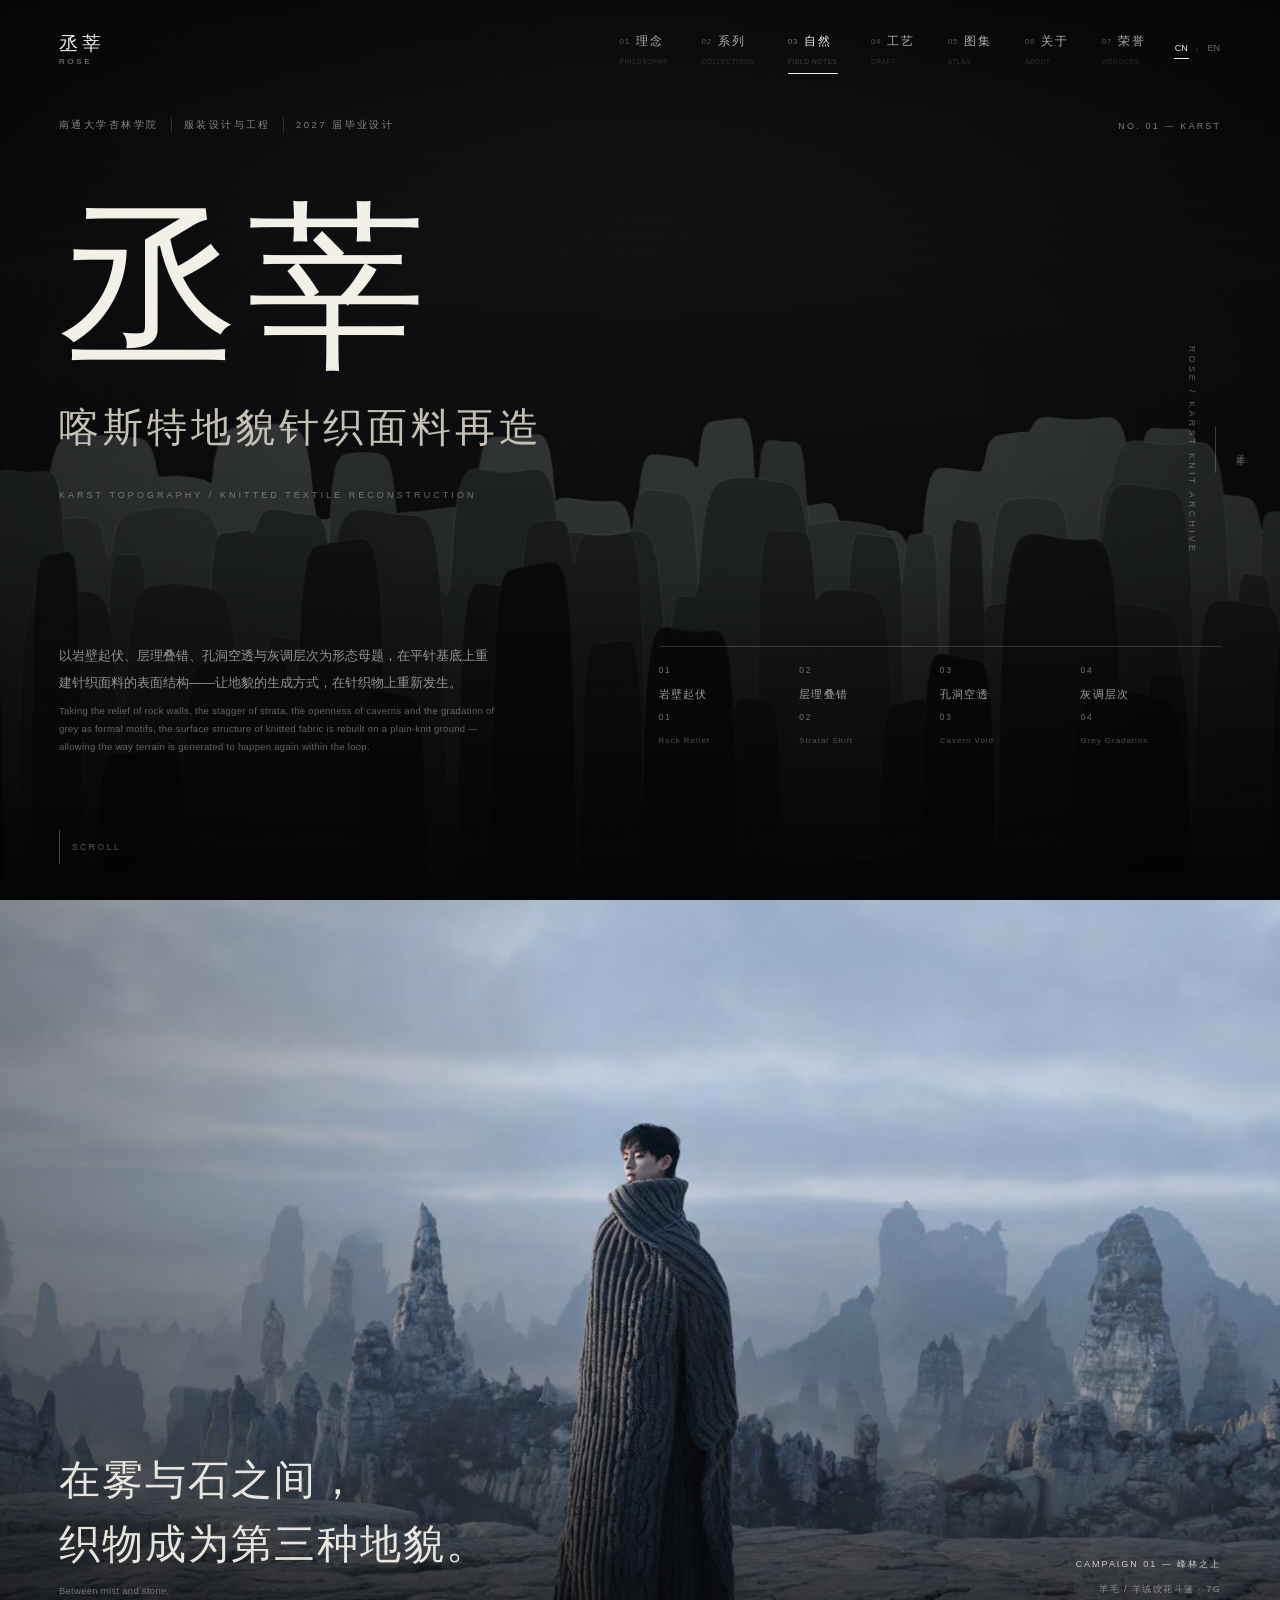
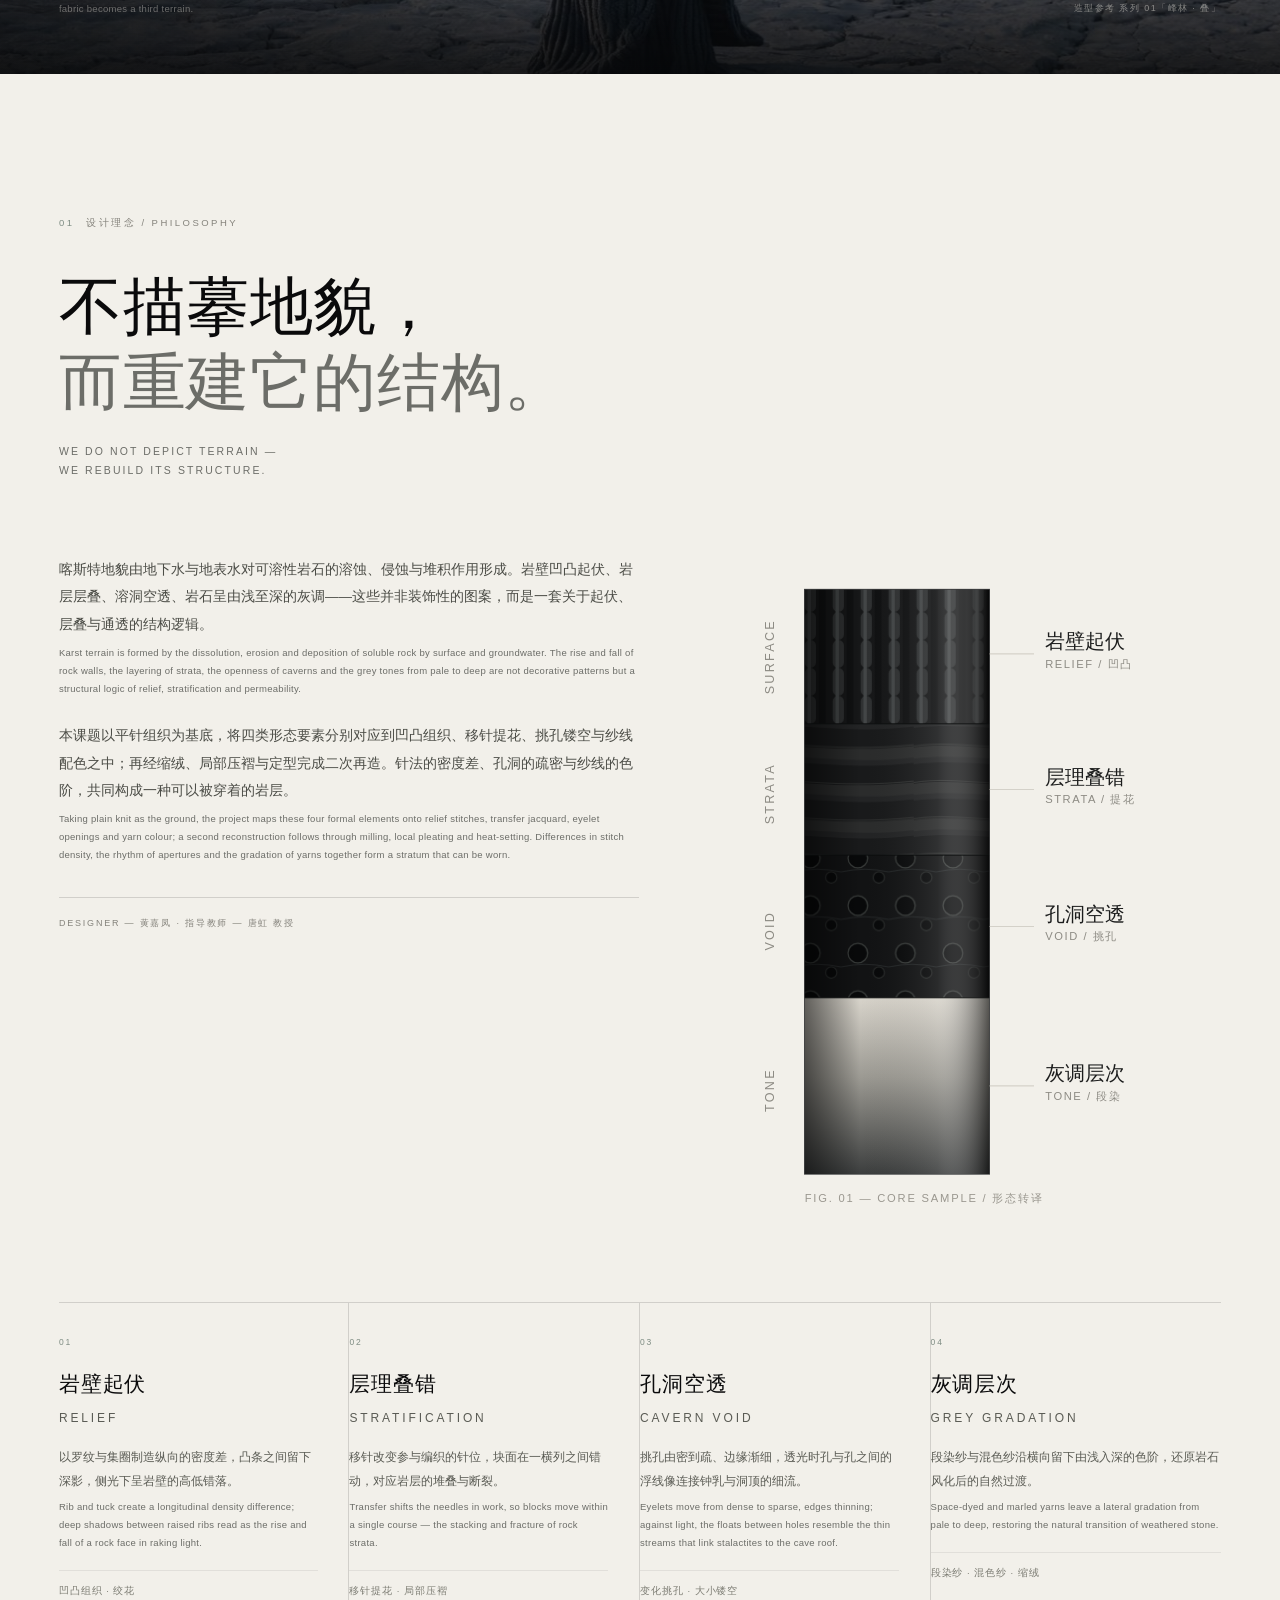
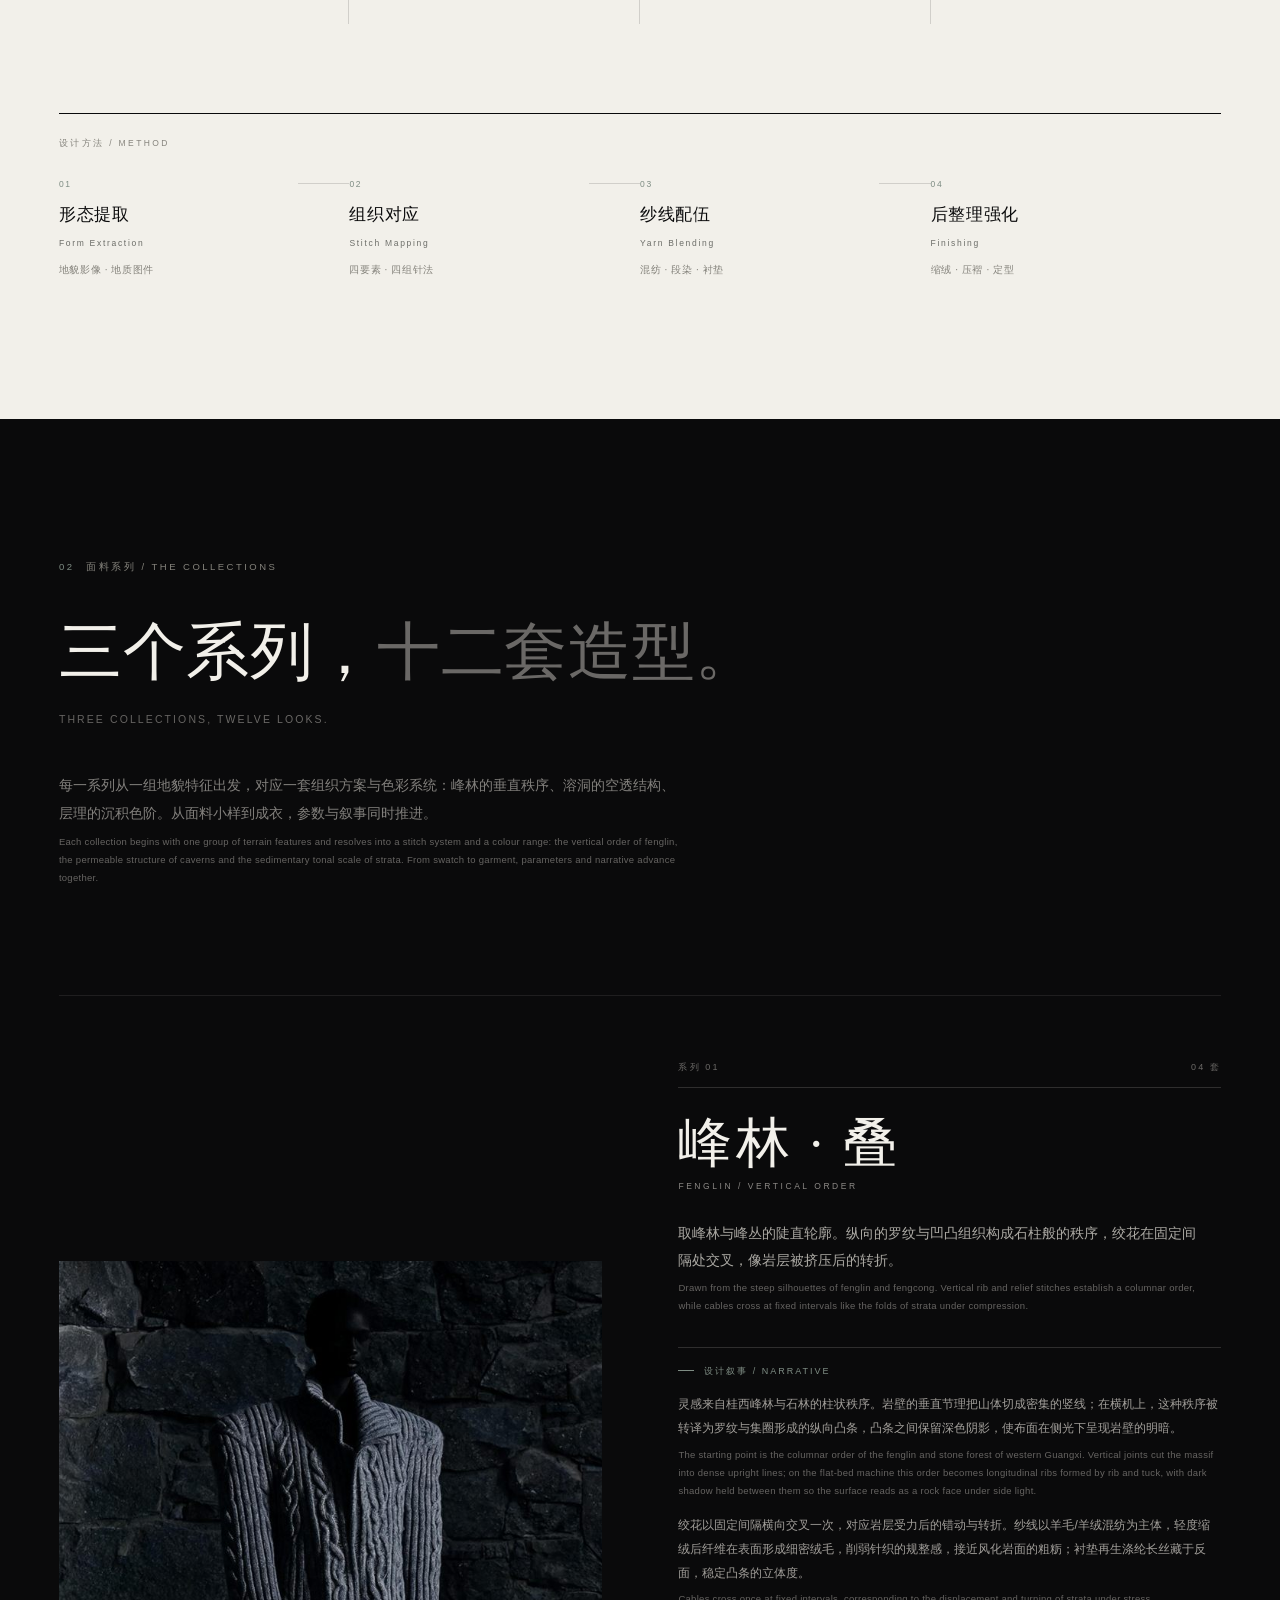
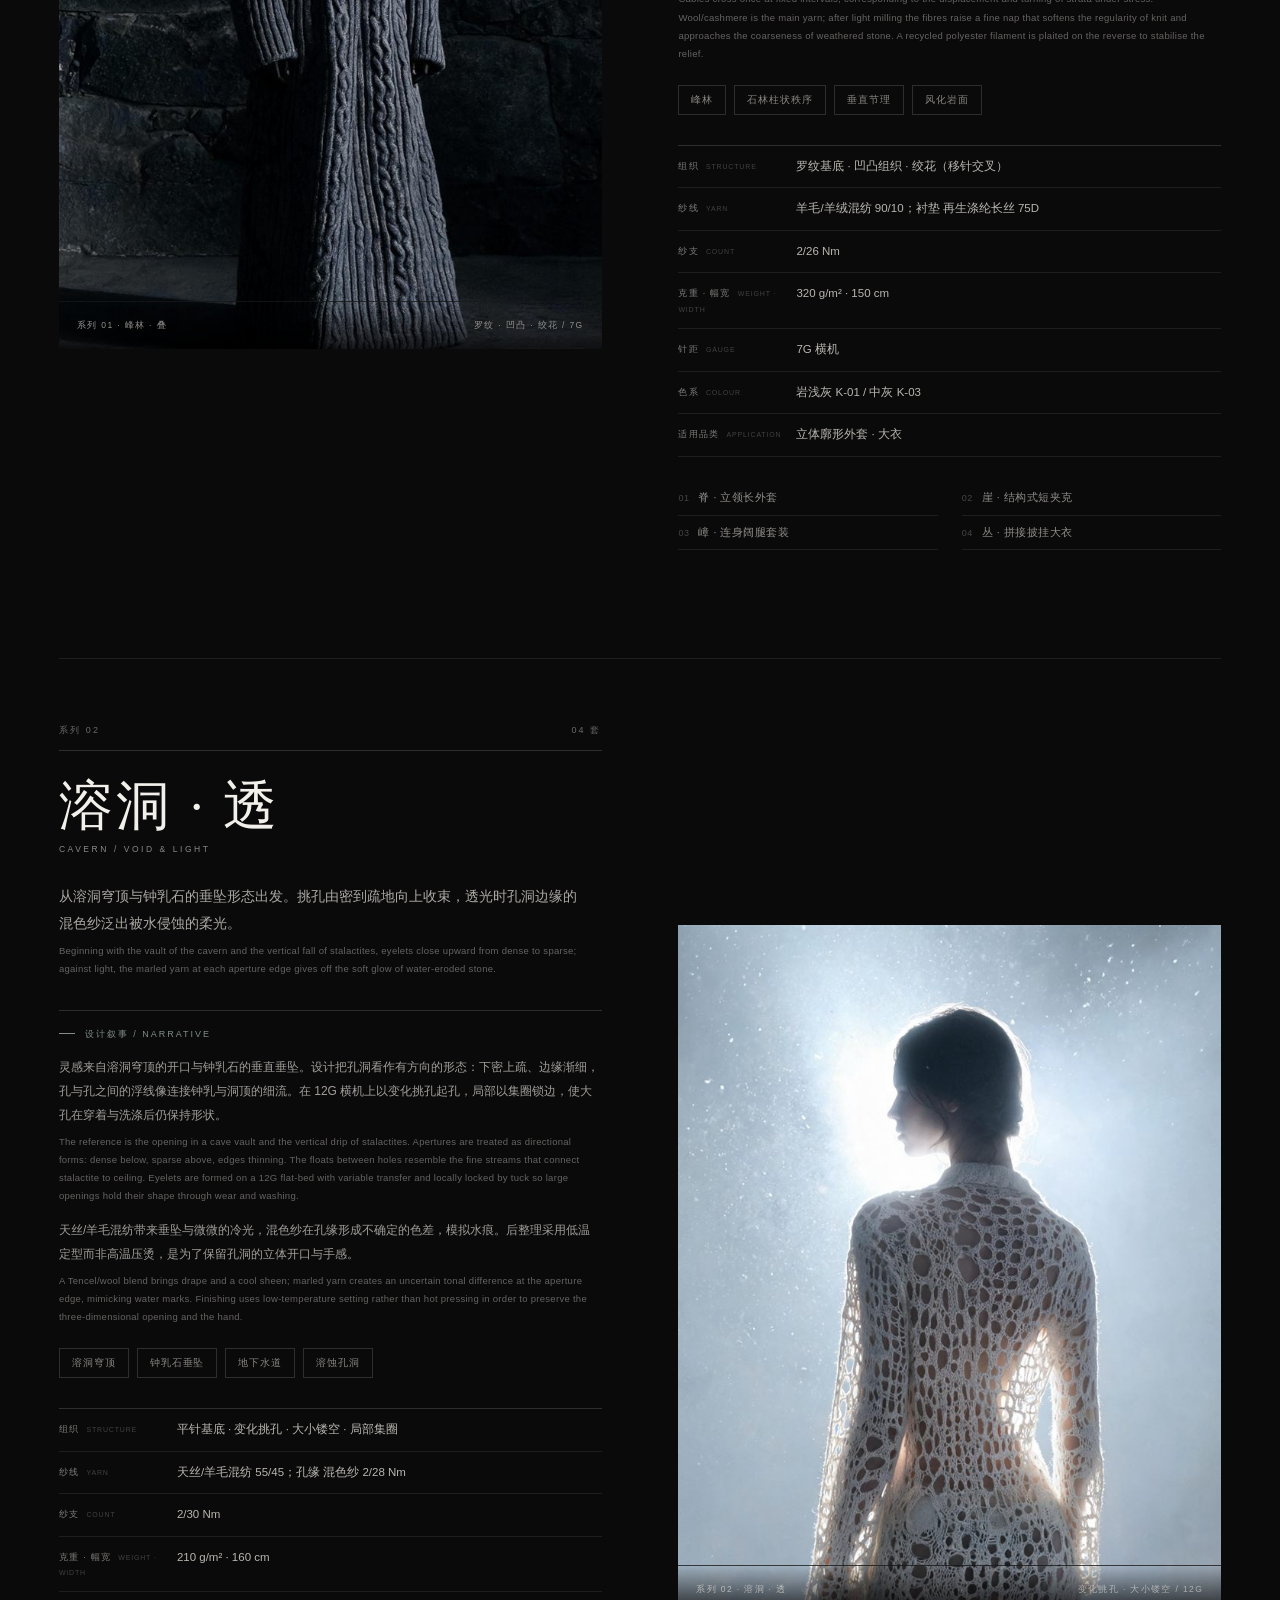
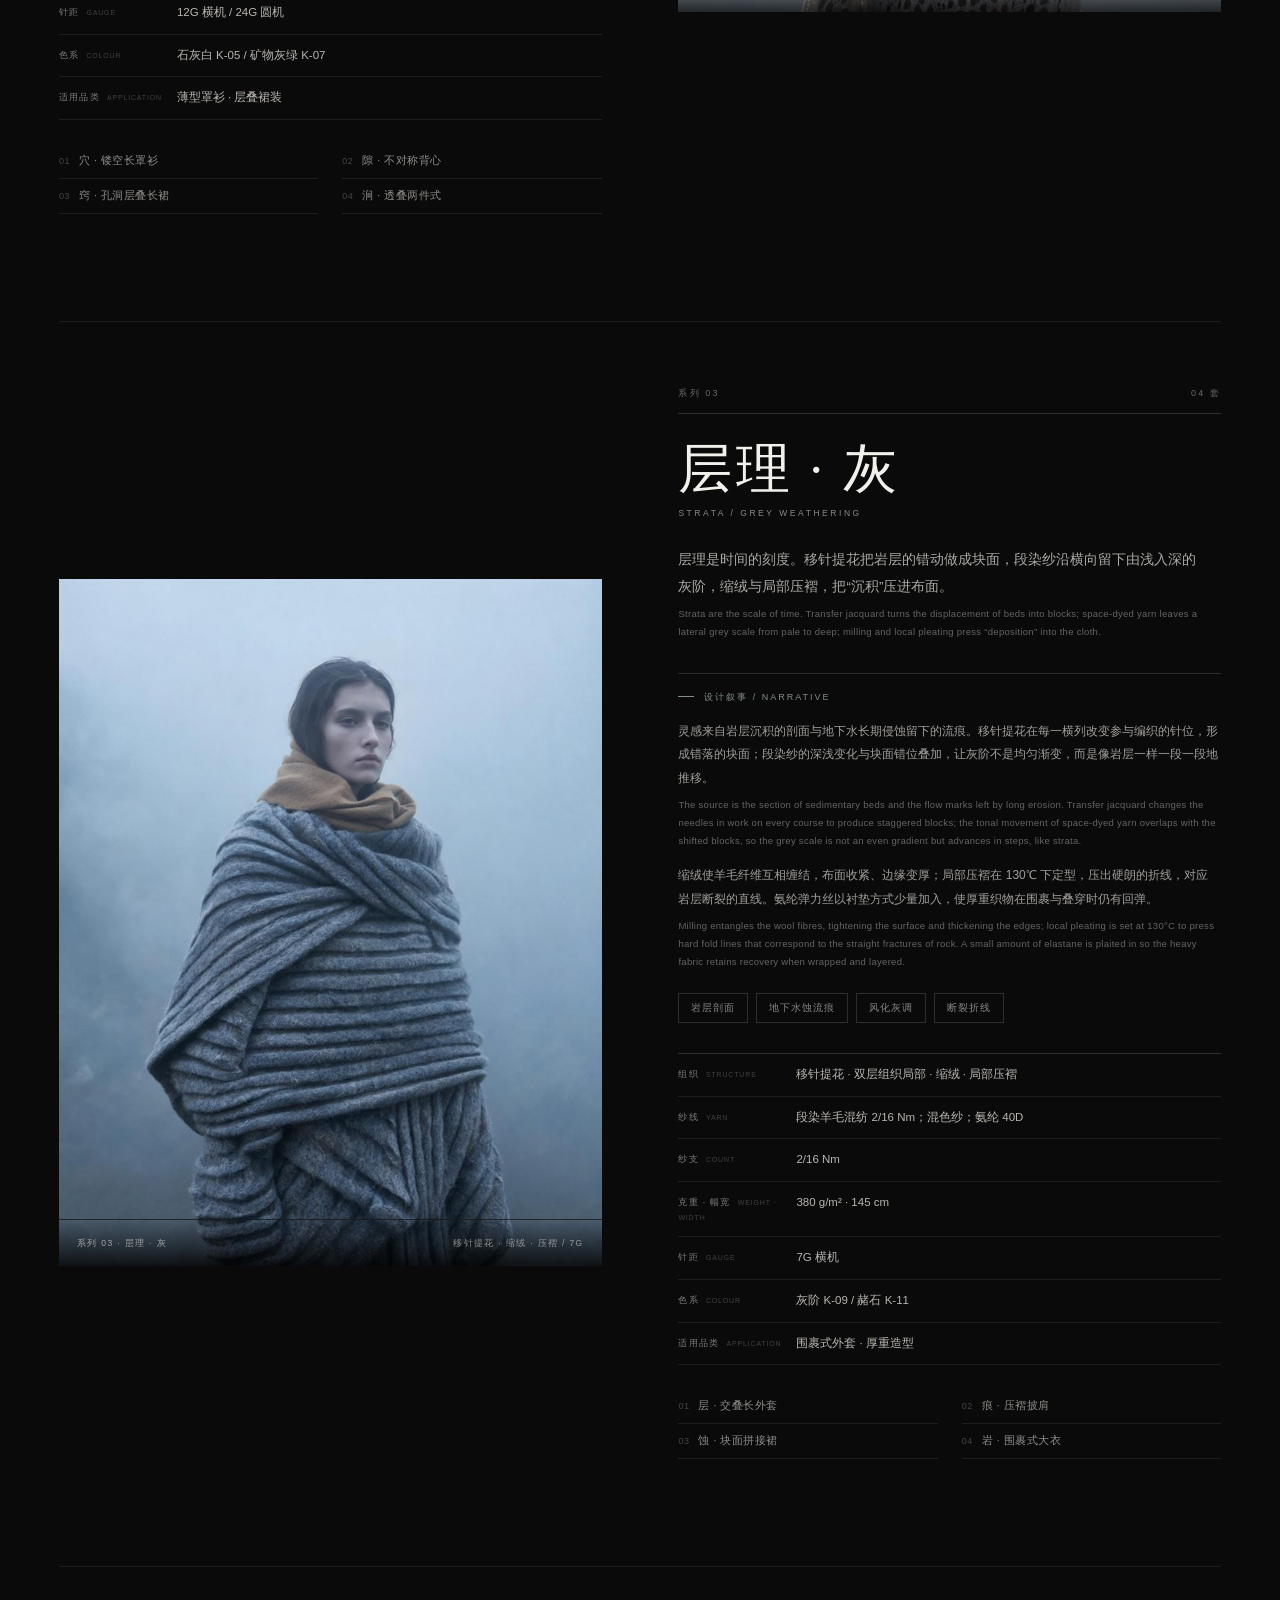
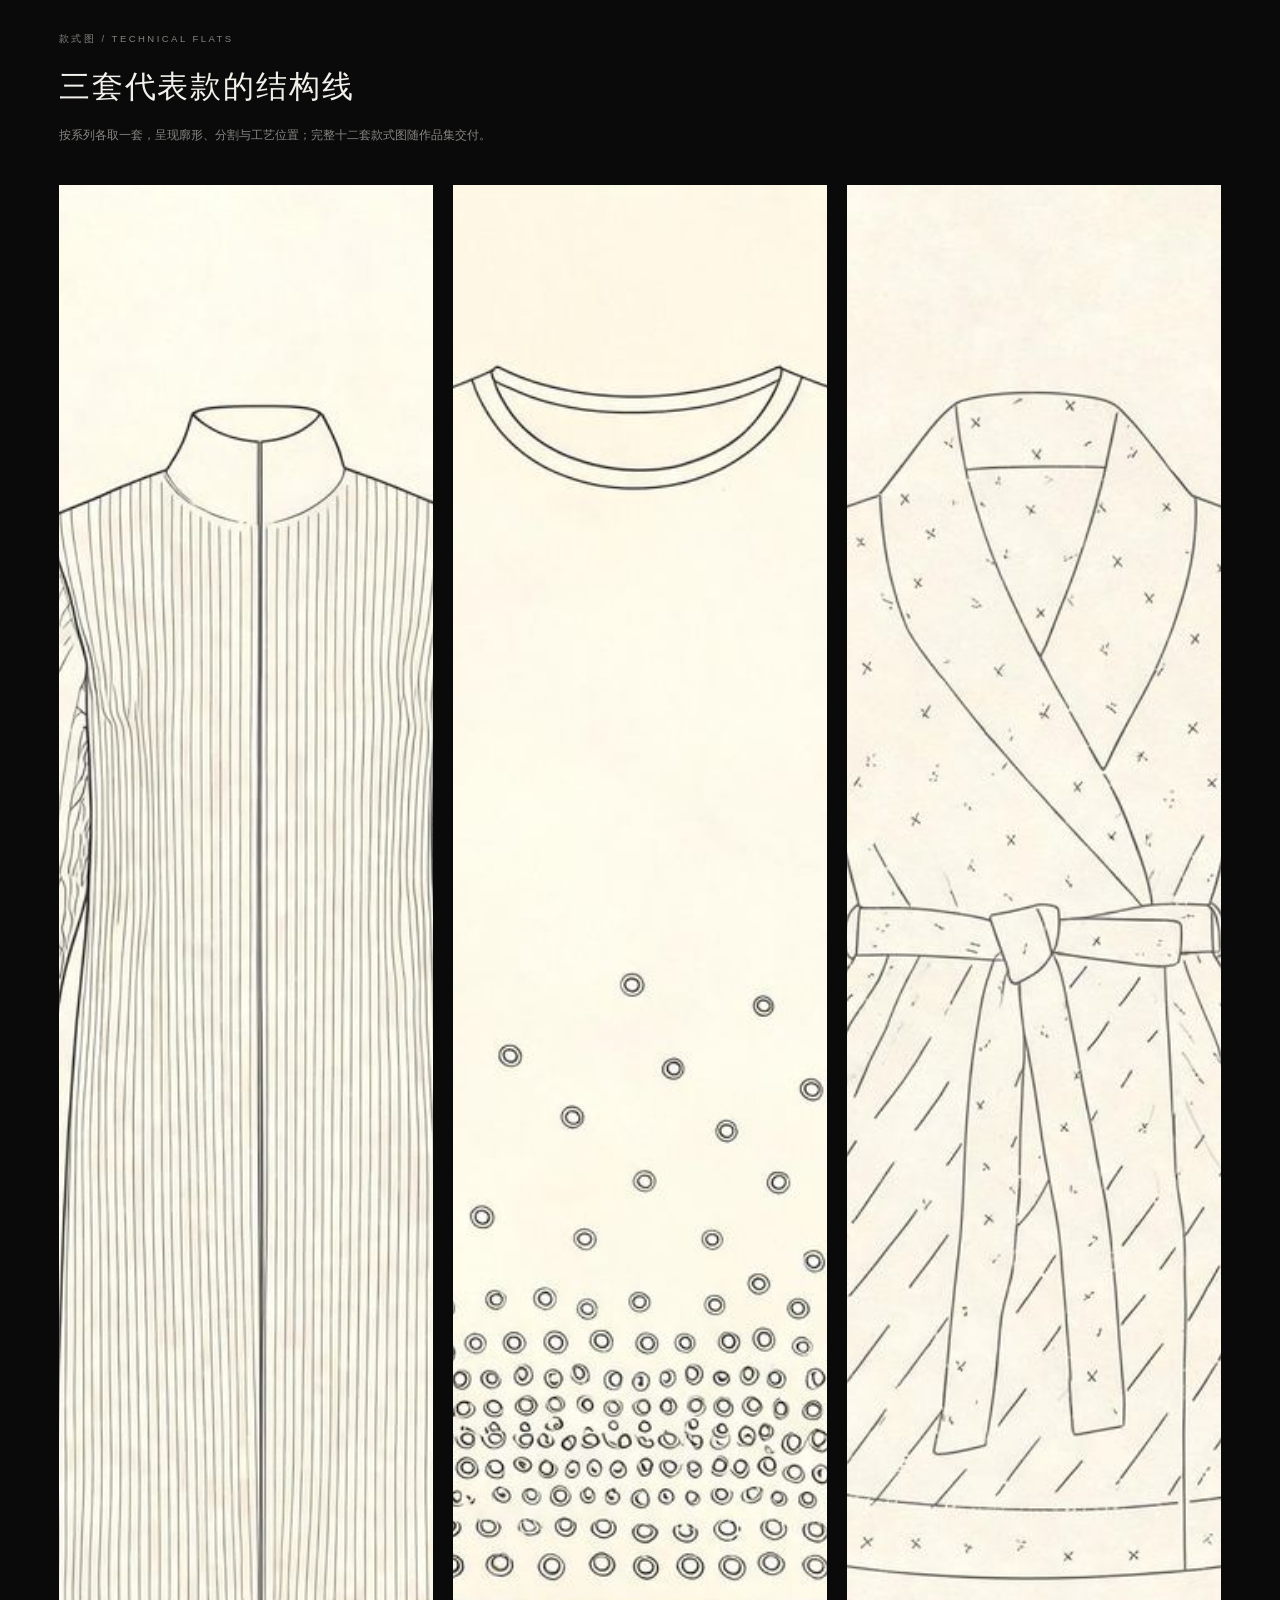
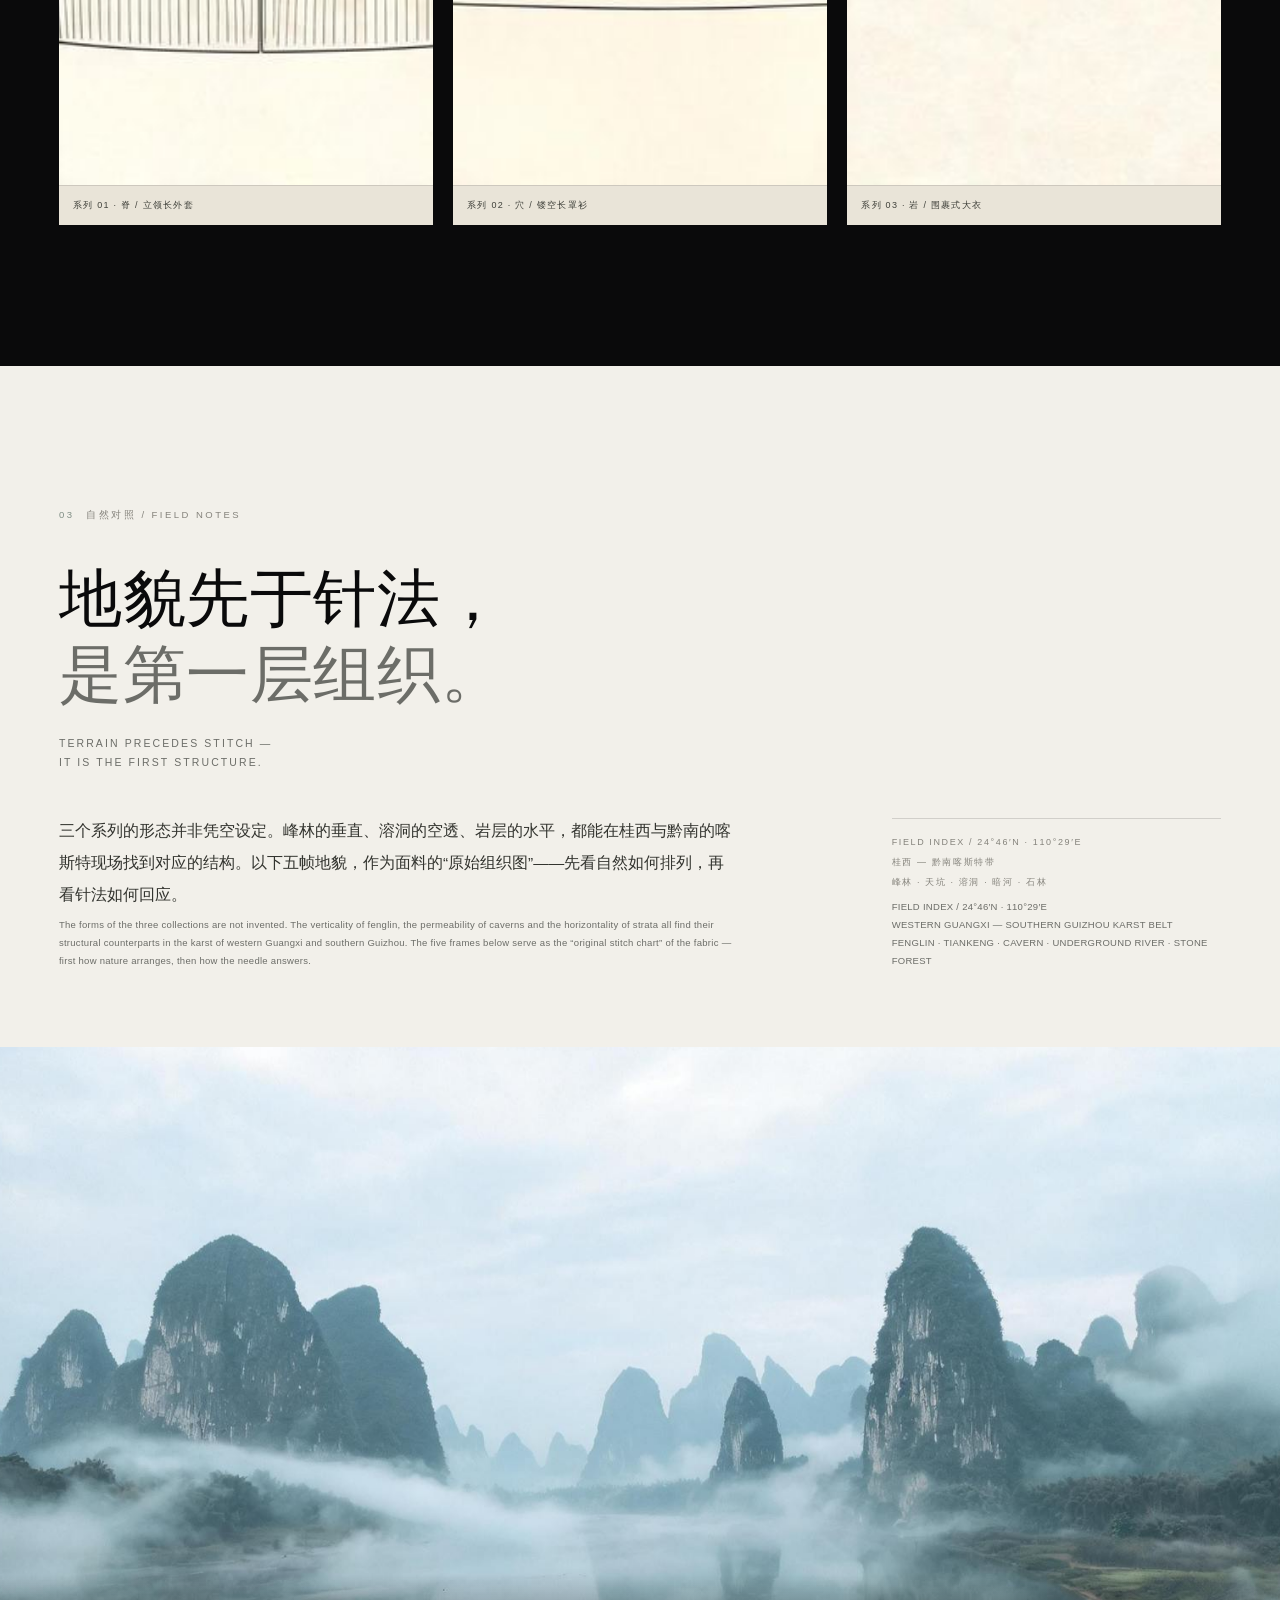
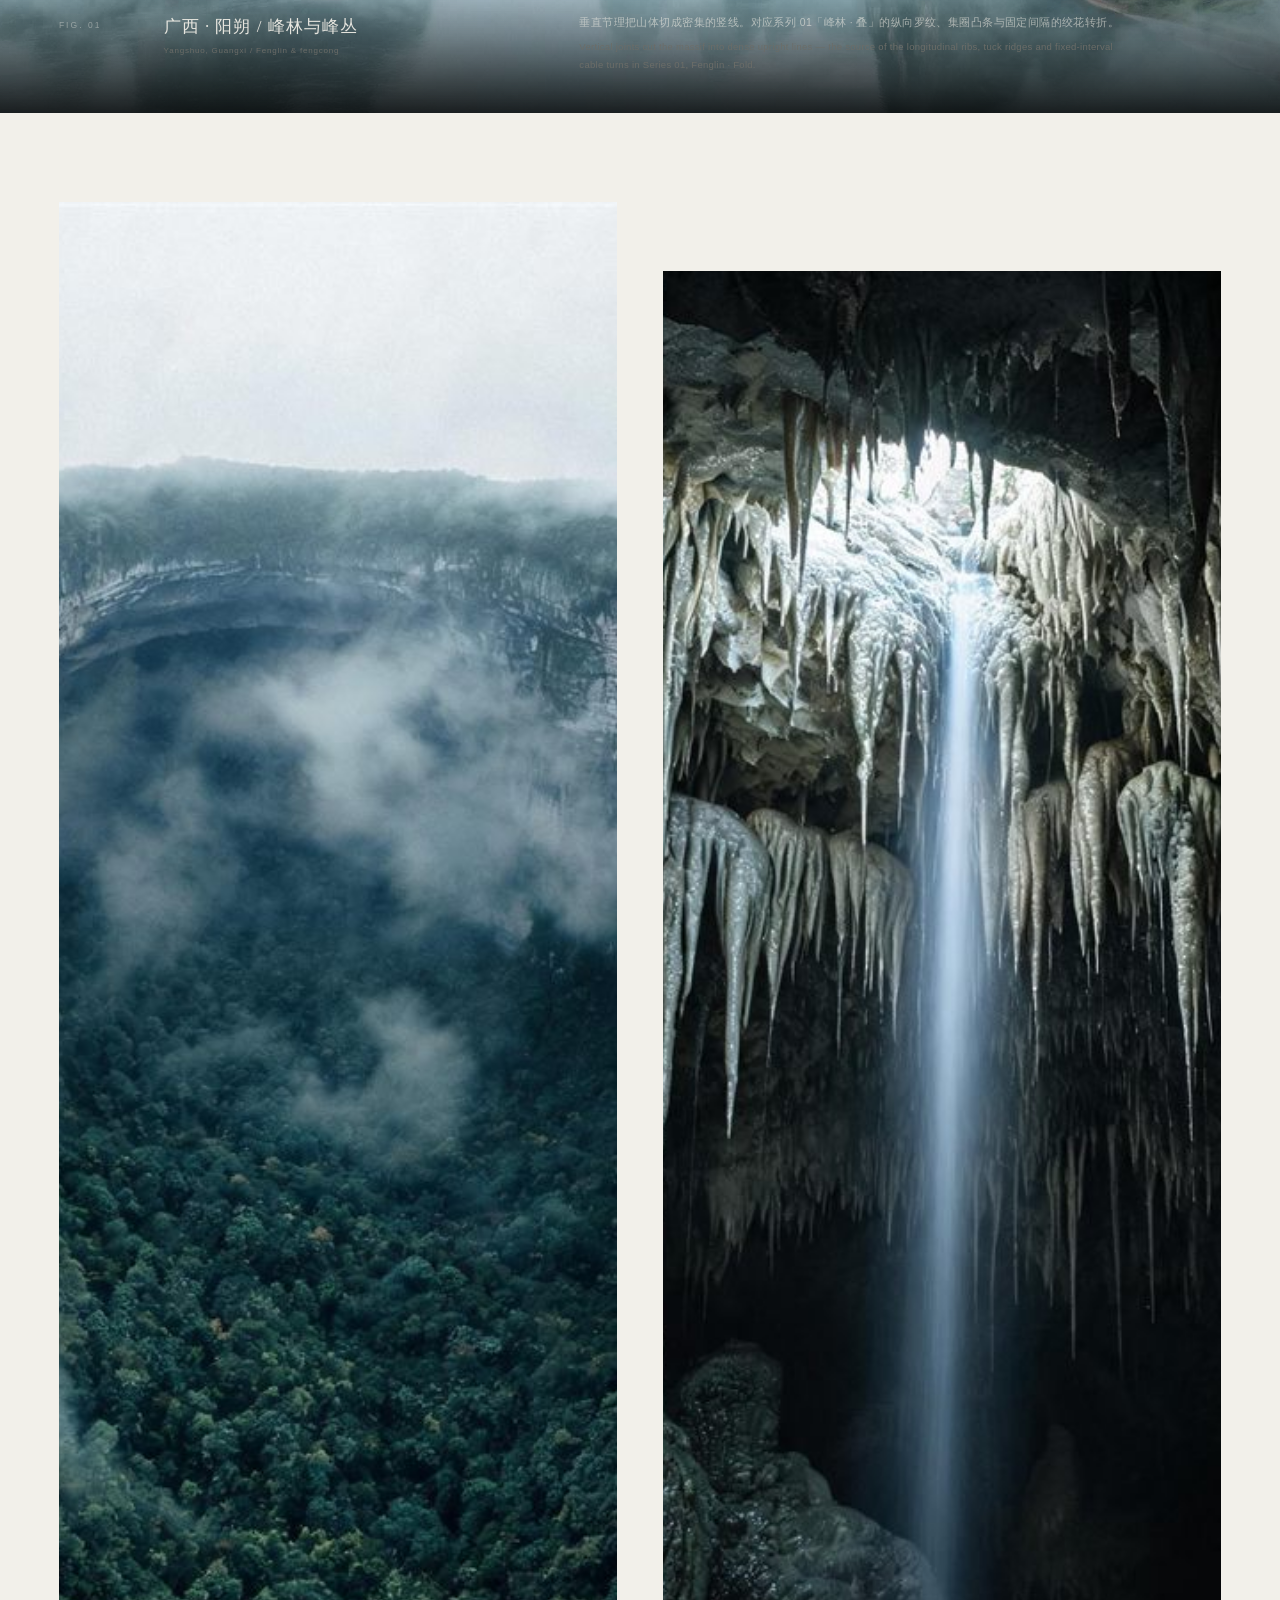
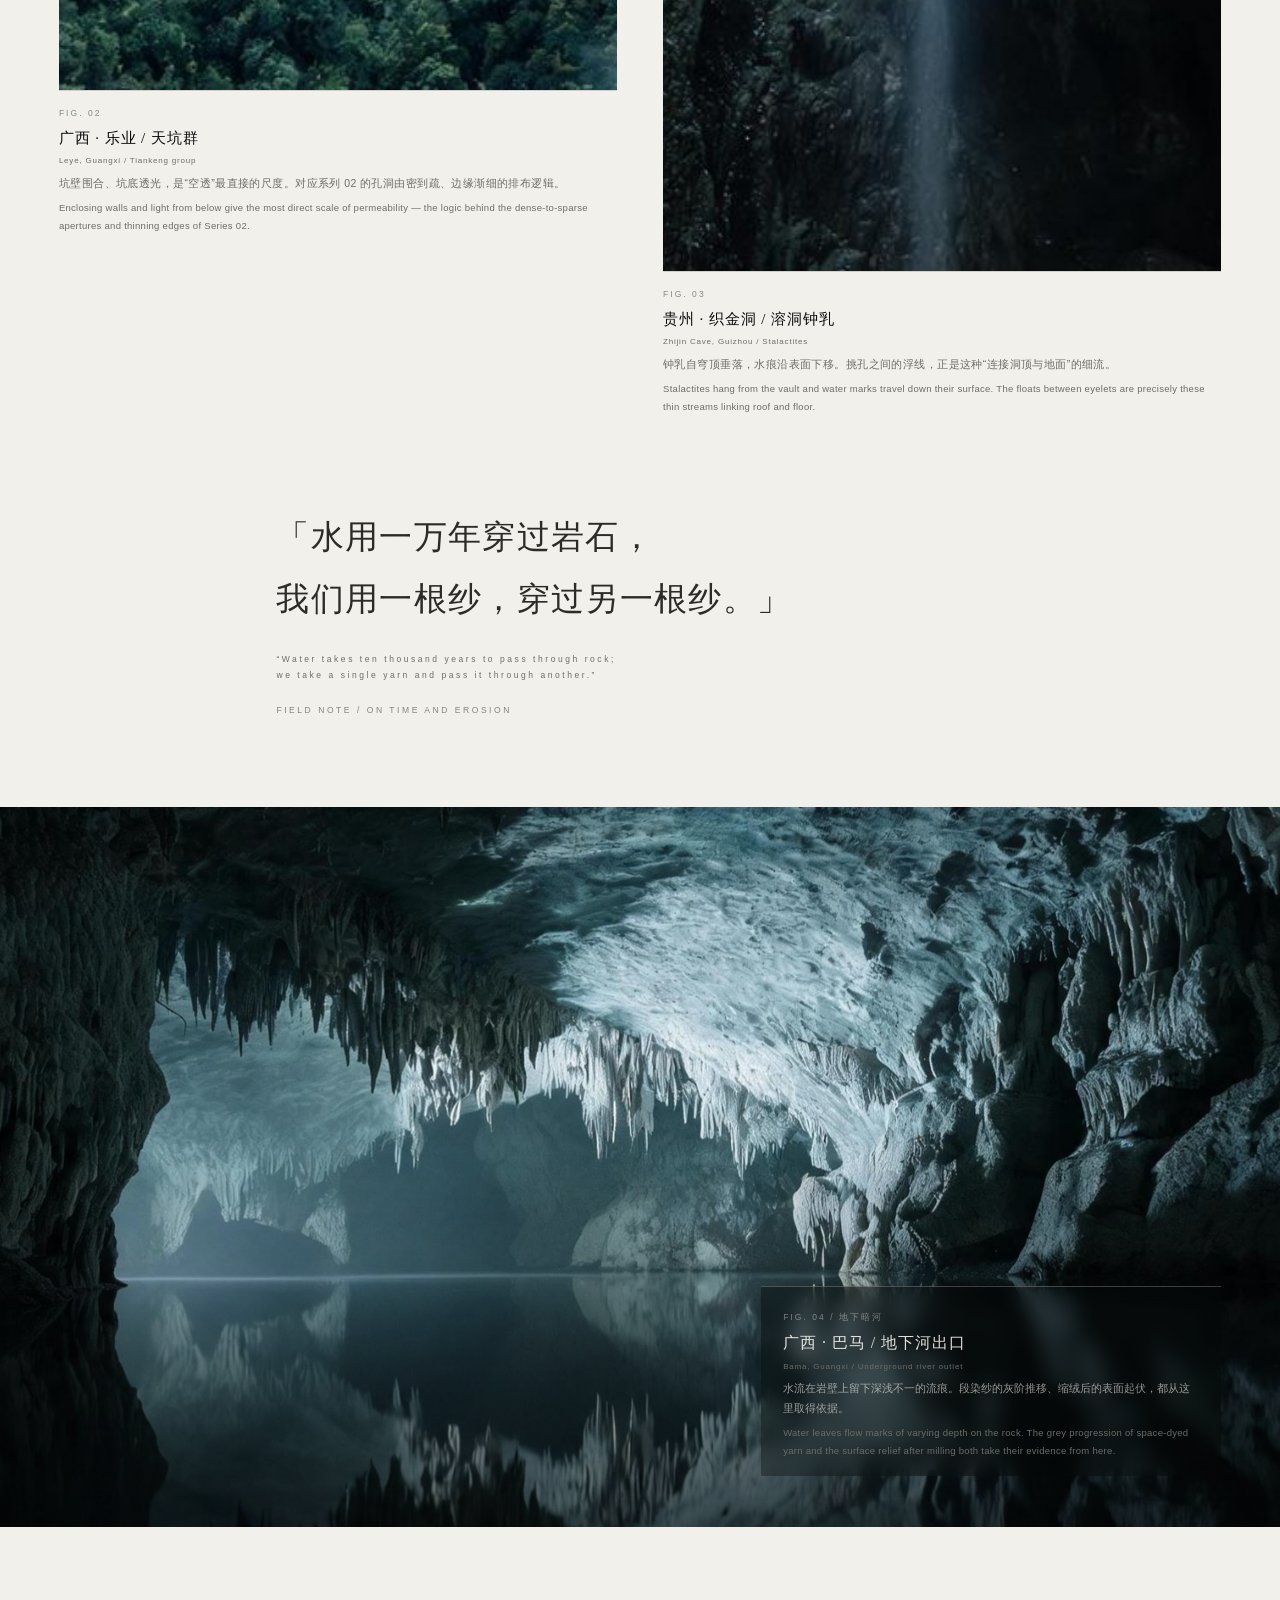
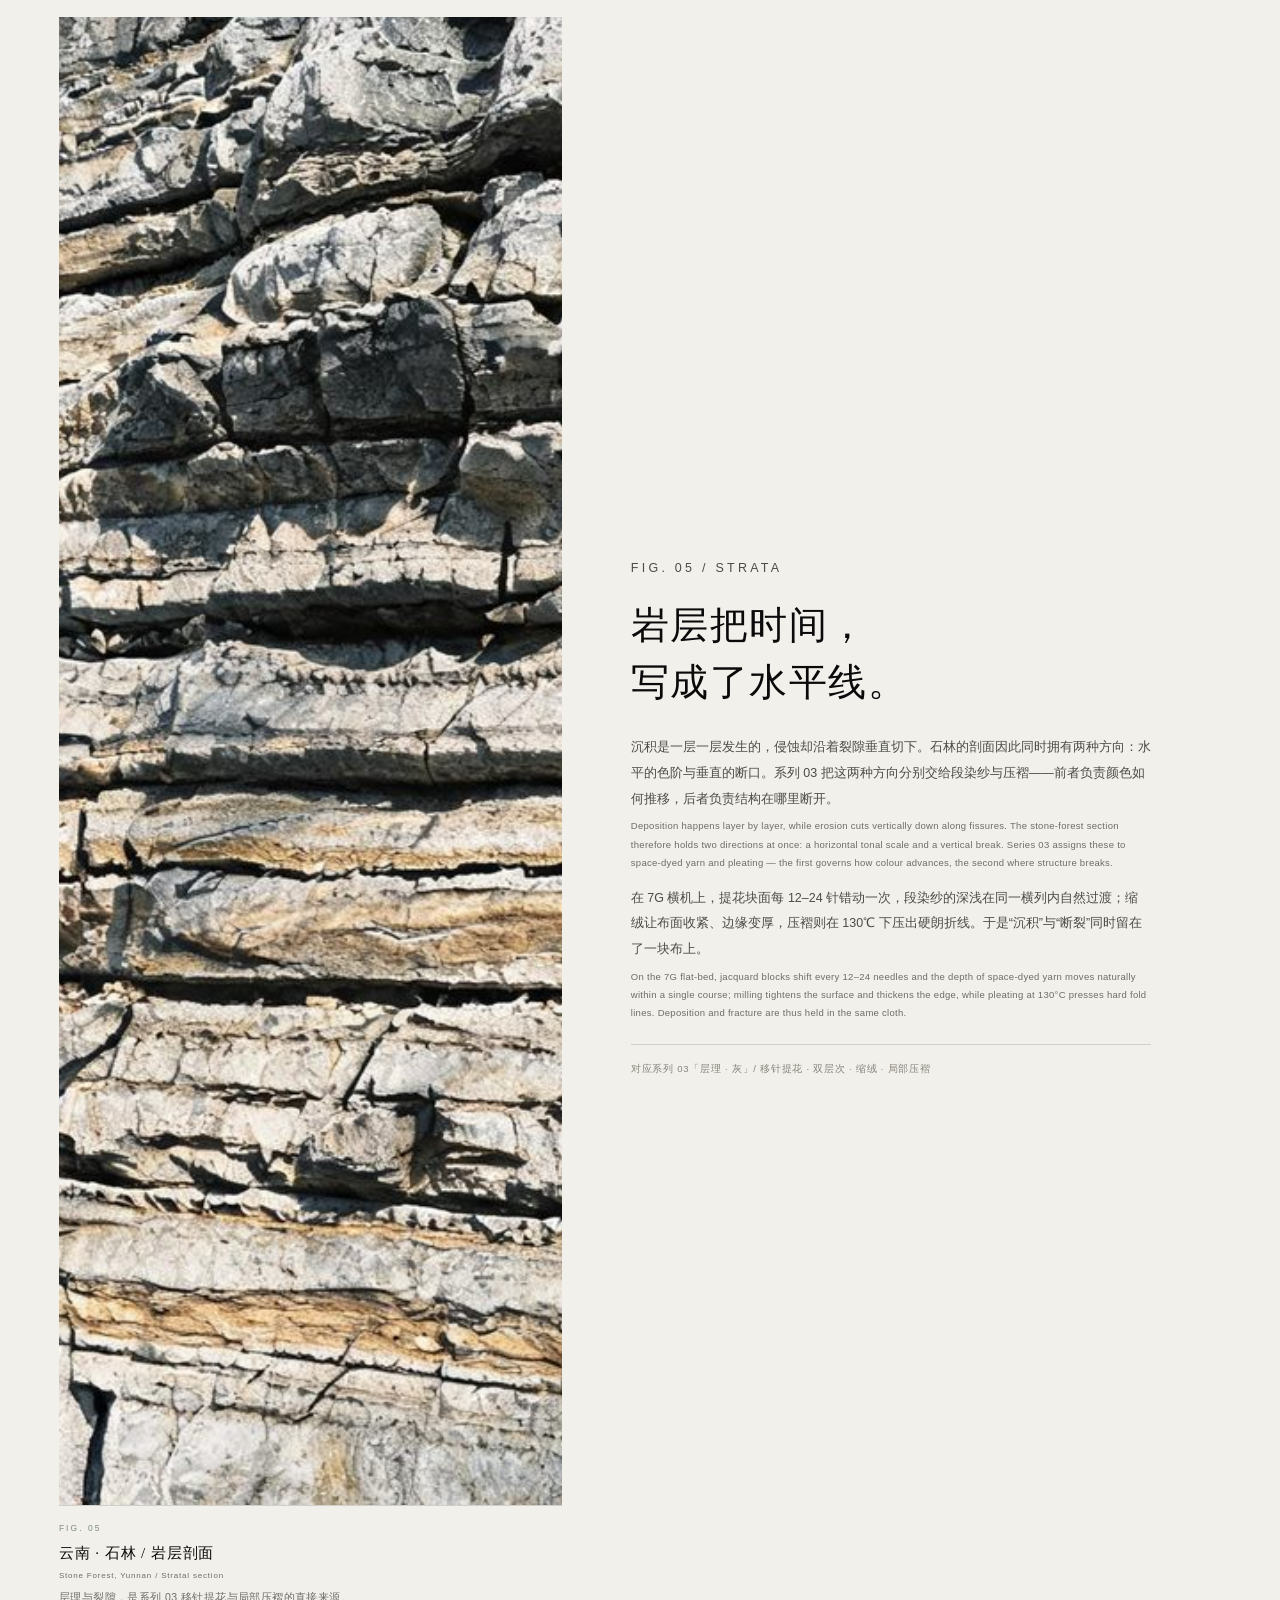
==== commit aa67539b: "Add technical flats and cable swatch to archive" ====
--- a/index.html
+++ b/index.html
@@ -1,4 +1,4 @@
-﻿<!DOCTYPE html>
+<!DOCTYPE html>
 <html lang="zh-CN" data-lang="zh">
 <head>
 <meta charset="UTF-8">
@@ -501,6 +501,38 @@
       </div>
     </article>
 
+    <!-- TECHNICAL FLATS -->
+    <div class="flats-block" data-reveal>
+      <header class="flats-head">
+        <p class="eyebrow" data-i18n="flat.eyebrow">款式图 / TECHNICAL FLATS</p>
+        <h3 class="flats-title" data-i18n="flat.title">三套代表款的结构线</h3>
+        <p class="flats-note" data-i18n="flat.note">按系列各取一套，呈现廓形、分割与工艺位置；完整十二套款式图随作品集交付。</p>
+      </header>
+      <div class="flats-grid">
+        <figure>
+          <img src="assets/img/rwd/flat-s1-lg.jpg"
+               srcset="assets/img/rwd/flat-s1-sm.jpg 720w, assets/img/rwd/flat-s1-lg.jpg 1200w"
+               sizes="(max-width:900px) 100vw, 30vw" width="1200" height="1600"
+               loading="lazy" decoding="async" data-i18n-alt="flat.a1" alt="系列 01 立领长外套款式图">
+          <figcaption><span data-i18n="flat.cap1">系列 01 · 脊 / 立领长外套</span></figcaption>
+        </figure>
+        <figure>
+          <img src="assets/img/rwd/flat-s2-lg.jpg"
+               srcset="assets/img/rwd/flat-s2-sm.jpg 720w, assets/img/rwd/flat-s2-lg.jpg 1200w"
+               sizes="(max-width:900px) 100vw, 30vw" width="1200" height="1600"
+               loading="lazy" decoding="async" data-i18n-alt="flat.a2" alt="系列 02 镂空长罩衫款式图">
+          <figcaption><span data-i18n="flat.cap2">系列 02 · 穴 / 镂空长罩衫</span></figcaption>
+        </figure>
+        <figure>
+          <img src="assets/img/rwd/flat-s3-lg.jpg"
+               srcset="assets/img/rwd/flat-s3-sm.jpg 720w, assets/img/rwd/flat-s3-lg.jpg 1200w"
+               sizes="(max-width:900px) 100vw, 30vw" width="1200" height="1600"
+               loading="lazy" decoding="async" data-i18n-alt="flat.a3" alt="系列 03 围裹式大衣款式图">
+          <figcaption><span data-i18n="flat.cap3">系列 03 · 岩 / 围裹式大衣</span></figcaption>
+        </figure>
+      </div>
+    </div>
+
   </div>
 </section>
 
@@ -863,42 +895,73 @@
     </header>
 
     <p class="sec-intro" data-i18n="gal.intro" data-bi>
-      八幅由代码生成的纹理：三幅为组织特写，五幅为地貌意象。
-      它们不是照片，而是参数——密度、孔径、灰阶与流向——在屏幕上的显影。
+      九幅织物切片：四幅为组织特写，五幅为地貌意象的织物转译。
+      密度、孔径、灰阶与流向，最终都落在纤维的起伏上。
     </p>
 
     <div class="atlas">
       <figure class="tile tile--wide" data-reveal>
-        <canvas data-tex="ribs" data-seed="11" data-i18n-aria="tile.a1" aria-label="凹凸组织纵向凸条纹理"></canvas>
+        <img src="assets/img/rwd/tex-01-ribs-lg.jpg"
+             srcset="assets/img/rwd/tex-01-ribs-sm.jpg 900w, assets/img/rwd/tex-01-ribs-lg.jpg 1600w"
+             sizes="(max-width:900px) 100vw, 55vw" width="1600" height="1143"
+             loading="lazy" decoding="async" data-i18n-alt="tile.a1" alt="凹凸组织纵向凸条纹理">
         <figcaption><span class="tile-no">01</span><span class="tile-name" data-i18n="tile1.name">凹凸 · 纵向凸条</span><span class="tile-en">RELIEF RIB / 7G</span></figcaption>
       </figure>
       <figure class="tile tile--tall" data-reveal style="--d:.08s">
-        <canvas data-tex="holes" data-seed="23" data-i18n-aria="tile.a2" aria-label="挑孔组织孔缘纹理"></canvas>
+        <img src="assets/img/rwd/tex-02-holes-lg.jpg"
+             srcset="assets/img/rwd/tex-02-holes-sm.jpg 720w, assets/img/rwd/tex-02-holes-lg.jpg 1200w"
+             sizes="(max-width:900px) 100vw, 38vw" width="1200" height="1680"
+             loading="lazy" decoding="async" data-i18n-alt="tile.a2" alt="挑孔组织孔缘纹理">
         <figcaption><span class="tile-no">02</span><span class="tile-name" data-i18n="tile2.name">挑孔 · 孔缘</span><span class="tile-en">EYELET EDGE / 12G</span></figcaption>
       </figure>
       <figure class="tile" data-reveal>
-        <canvas data-tex="jacquard" data-seed="37" data-i18n-aria="tile.a3" aria-label="移针提花层理块面纹理"></canvas>
+        <img src="assets/img/rwd/tex-03-jacquard-lg.jpg"
+             srcset="assets/img/rwd/tex-03-jacquard-sm.jpg 720w, assets/img/rwd/tex-03-jacquard-lg.jpg 1600w"
+             sizes="(max-width:900px) 100vw, 32vw" width="1600" height="1600"
+             loading="lazy" decoding="async" data-i18n-alt="tile.a3" alt="移针提花层理块面纹理">
         <figcaption><span class="tile-no">03</span><span class="tile-name" data-i18n="tile3.name">提花 · 层理块面</span><span class="tile-en">JACQUARD STRATA</span></figcaption>
       </figure>
       <figure class="tile" data-reveal style="--d:.08s">
-        <canvas data-tex="ridges" data-seed="41" data-i18n-aria="tile.a4" aria-label="峰林柱状秩序意象"></canvas>
+        <img src="assets/img/rwd/tex-04-ridges-lg.jpg"
+             srcset="assets/img/rwd/tex-04-ridges-sm.jpg 720w, assets/img/rwd/tex-04-ridges-lg.jpg 1600w"
+             sizes="(max-width:900px) 100vw, 32vw" width="1600" height="1600"
+             loading="lazy" decoding="async" data-i18n-alt="tile.a4" alt="峰林柱状秩序意象">
         <figcaption><span class="tile-no">04</span><span class="tile-name" data-i18n="tile4.name">峰林 · 柱状秩序</span><span class="tile-en">FENGLIN</span></figcaption>
       </figure>
       <figure class="tile" data-reveal style="--d:.16s">
-        <canvas data-tex="cavern" data-seed="53" data-i18n-aria="tile.a5" aria-label="溶洞穹顶光隙意象"></canvas>
+        <img src="assets/img/rwd/tex-05-cavern-lg.jpg"
+             srcset="assets/img/rwd/tex-05-cavern-sm.jpg 720w, assets/img/rwd/tex-05-cavern-lg.jpg 1600w"
+             sizes="(max-width:900px) 100vw, 32vw" width="1600" height="1600"
+             loading="lazy" decoding="async" data-i18n-alt="tile.a5" alt="溶洞穹顶光隙意象">
         <figcaption><span class="tile-no">05</span><span class="tile-name" data-i18n="tile5.name">溶洞 · 穹顶光隙</span><span class="tile-en">CAVERN LIGHT</span></figcaption>
       </figure>
       <figure class="tile" data-reveal>
-        <canvas data-tex="grooves" data-seed="67" data-i18n-aria="tile.a6" aria-label="石芽与溶痕侵蚀沟槽意象"></canvas>
+        <img src="assets/img/rwd/tex-06-grooves-lg.jpg"
+             srcset="assets/img/rwd/tex-06-grooves-sm.jpg 720w, assets/img/rwd/tex-06-grooves-lg.jpg 1600w"
+             sizes="(max-width:900px) 100vw, 32vw" width="1600" height="1600"
+             loading="lazy" decoding="async" data-i18n-alt="tile.a6" alt="石芽与溶痕侵蚀沟槽意象">
         <figcaption><span class="tile-no">06</span><span class="tile-name" data-i18n="tile6.name">石芽 · 侵蚀沟槽</span><span class="tile-en">KARREN GROOVES</span></figcaption>
       </figure>
       <figure class="tile" data-reveal style="--d:.08s">
-        <canvas data-tex="flow" data-seed="71" data-i18n-aria="tile.a7" aria-label="地下河侵蚀流痕意象"></canvas>
+        <img src="assets/img/rwd/tex-07-flow-lg.jpg"
+             srcset="assets/img/rwd/tex-07-flow-sm.jpg 720w, assets/img/rwd/tex-07-flow-lg.jpg 1600w"
+             sizes="(max-width:900px) 100vw, 32vw" width="1600" height="1600"
+             loading="lazy" decoding="async" data-i18n-alt="tile.a7" alt="地下河侵蚀流痕意象">
         <figcaption><span class="tile-no">07</span><span class="tile-name" data-i18n="tile7.name">地下河 · 流痕</span><span class="tile-en">SUBTERRANEAN FLOW</span></figcaption>
       </figure>
+      <figure class="tile" data-reveal style="--d:.08s">
+        <img src="assets/img/rwd/tex-08-cable-lg.jpg"
+             srcset="assets/img/rwd/tex-08-cable-sm.jpg 900w, assets/img/rwd/tex-08-cable-lg.jpg 1600w"
+             sizes="(max-width:900px) 100vw, 32vw" width="1600" height="1600"
+             loading="lazy" decoding="async" data-i18n-alt="tile.a8" alt="绞花组织辫状转折纹理">
+        <figcaption><span class="tile-no">08</span><span class="tile-name" data-i18n="tile8.name">绞花 · 辫状转折</span><span class="tile-en">CABLE BRAID / 7G</span></figcaption>
+      </figure>
       <figure class="tile tile--pan" data-reveal style="--d:.16s">
-        <canvas data-tex="strata" data-seed="83" data-i18n-aria="tile.a8" aria-label="岩层断面与风化灰阶意象"></canvas>
-        <figcaption><span class="tile-no">08</span><span class="tile-name" data-i18n="tile8.name">岩层 · 风化灰阶</span><span class="tile-en">WEATHERED GREY</span></figcaption>
+        <img src="assets/img/rwd/tex-09-strata-lg.jpg"
+             srcset="assets/img/rwd/tex-09-strata-sm.jpg 900w, assets/img/rwd/tex-09-strata-lg.jpg 1800w"
+             sizes="(max-width:900px) 100vw, 100vw" width="1800" height="600"
+             loading="lazy" decoding="async" data-i18n-alt="tile.a9" alt="岩层断面与风化灰阶意象">
+        <figcaption><span class="tile-no">09</span><span class="tile-name" data-i18n="tile9.name">岩层 · 风化灰阶</span><span class="tile-en">WEATHERED GREY</span></figcaption>
       </figure>
     </div>
 
--- a/assets/css/style.css
+++ b/assets/css/style.css
@@ -1,4 +1,4 @@
-﻿/* =========================================================
+/* =========================================================
    Rose（丞莘）— 喀斯特地貌针织面料再造与服装设计
    Visual system: limestone paper / ink black / mineral grey
    ========================================================= */
@@ -712,6 +712,51 @@
   font-size:9px;
 }
 
+/* ------------------------- technical flats ------------------------- */
+.flats-block{
+  margin-top:clamp(64px,8.4vw,120px);
+  padding-top:clamp(44px,5vw,66px);
+  border-top:1px solid var(--line-dark-soft);
+}
+.flats-head{max-width:720px}
+.flats-title{
+  margin:14px 0 10px;
+  font-family:var(--serif);
+  font-weight:400;
+  font-size:clamp(22px,2.4vw,32px);
+  letter-spacing:.06em;
+}
+.flats-note{
+  font-size:12px;
+  line-height:1.9;
+  color:rgba(240,236,228,.55);
+}
+.flats-grid{
+  display:grid;
+  grid-template-columns:repeat(auto-fit,minmax(220px,1fr));
+  gap:clamp(14px,1.6vw,24px);
+  margin-top:clamp(26px,3vw,40px);
+}
+.flats-grid figure{
+  margin:0;
+  background:#e9e4d8;
+  overflow:hidden;
+}
+.flats-grid img{
+  width:100%;
+  aspect-ratio:3/4;
+  object-fit:cover;
+  transition:transform 1.6s var(--ease-out);
+}
+.flats-grid figure:hover img{transform:scale(1.02)}
+.flats-grid figcaption{
+  padding:12px 14px;
+  border-top:1px solid rgba(0,0,0,.12);
+  font-size:9px;
+  letter-spacing:.14em;
+  color:#3f403a;
+}
+
 /* ------------------------- interlude ------------------------- */
 .interlude{
   background:var(--paper-2);
@@ -1050,14 +1095,16 @@
 .tile--wide{grid-column:span 7;aspect-ratio:7/5}
 .tile--tall{grid-column:span 5;aspect-ratio:5/7}
 .tile--pan{grid-column:span 12;aspect-ratio:21/7}
-.tile canvas{
+.tile img{
   position:absolute;
   inset:0;
   width:100%;
   height:100%;
+  object-fit:cover;
+  object-position:center;
   transition:transform 1.8s var(--ease-out),filter 1.2s var(--ease);
 }
-.tile:hover canvas{transform:scale(1.045);filter:brightness(1.06)}
+.tile:hover img{transform:scale(1.045);filter:brightness(1.06)}
 .tile figcaption{
   position:absolute;
   left:0;right:0;bottom:0;
